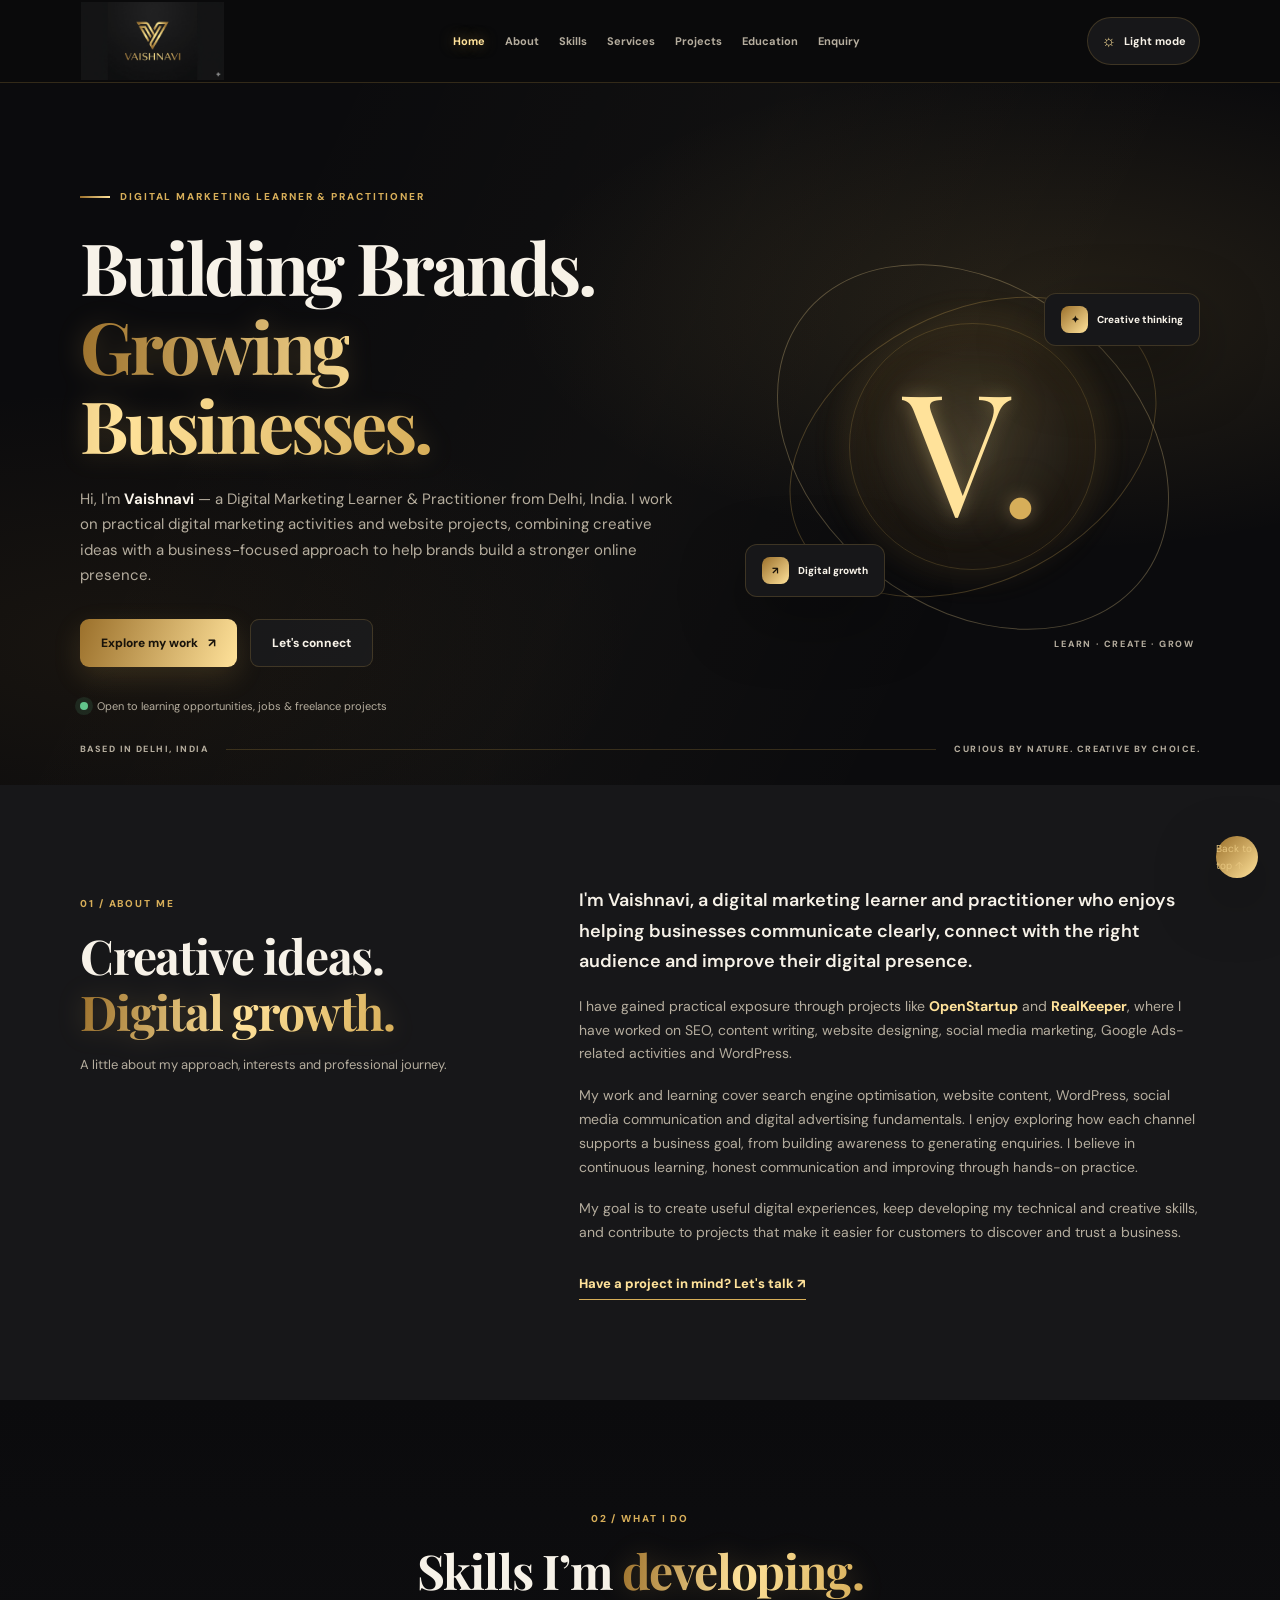
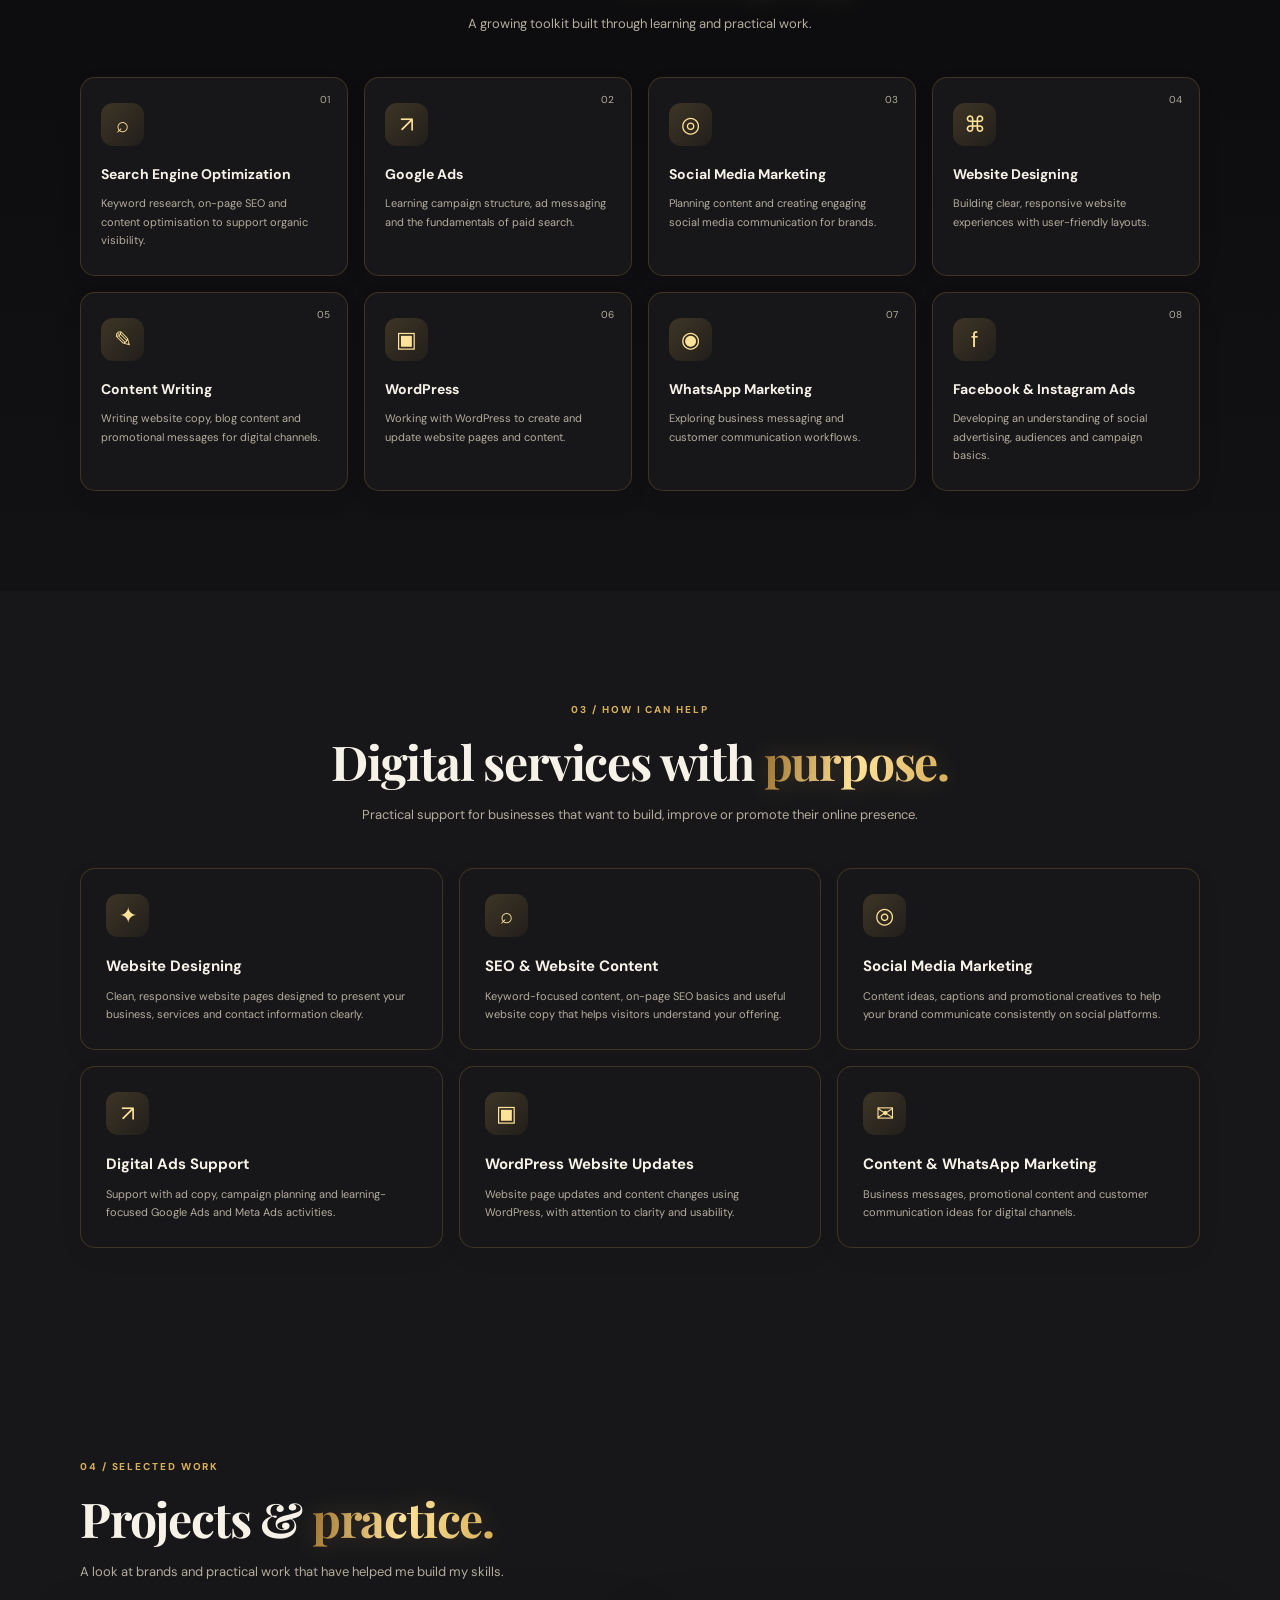
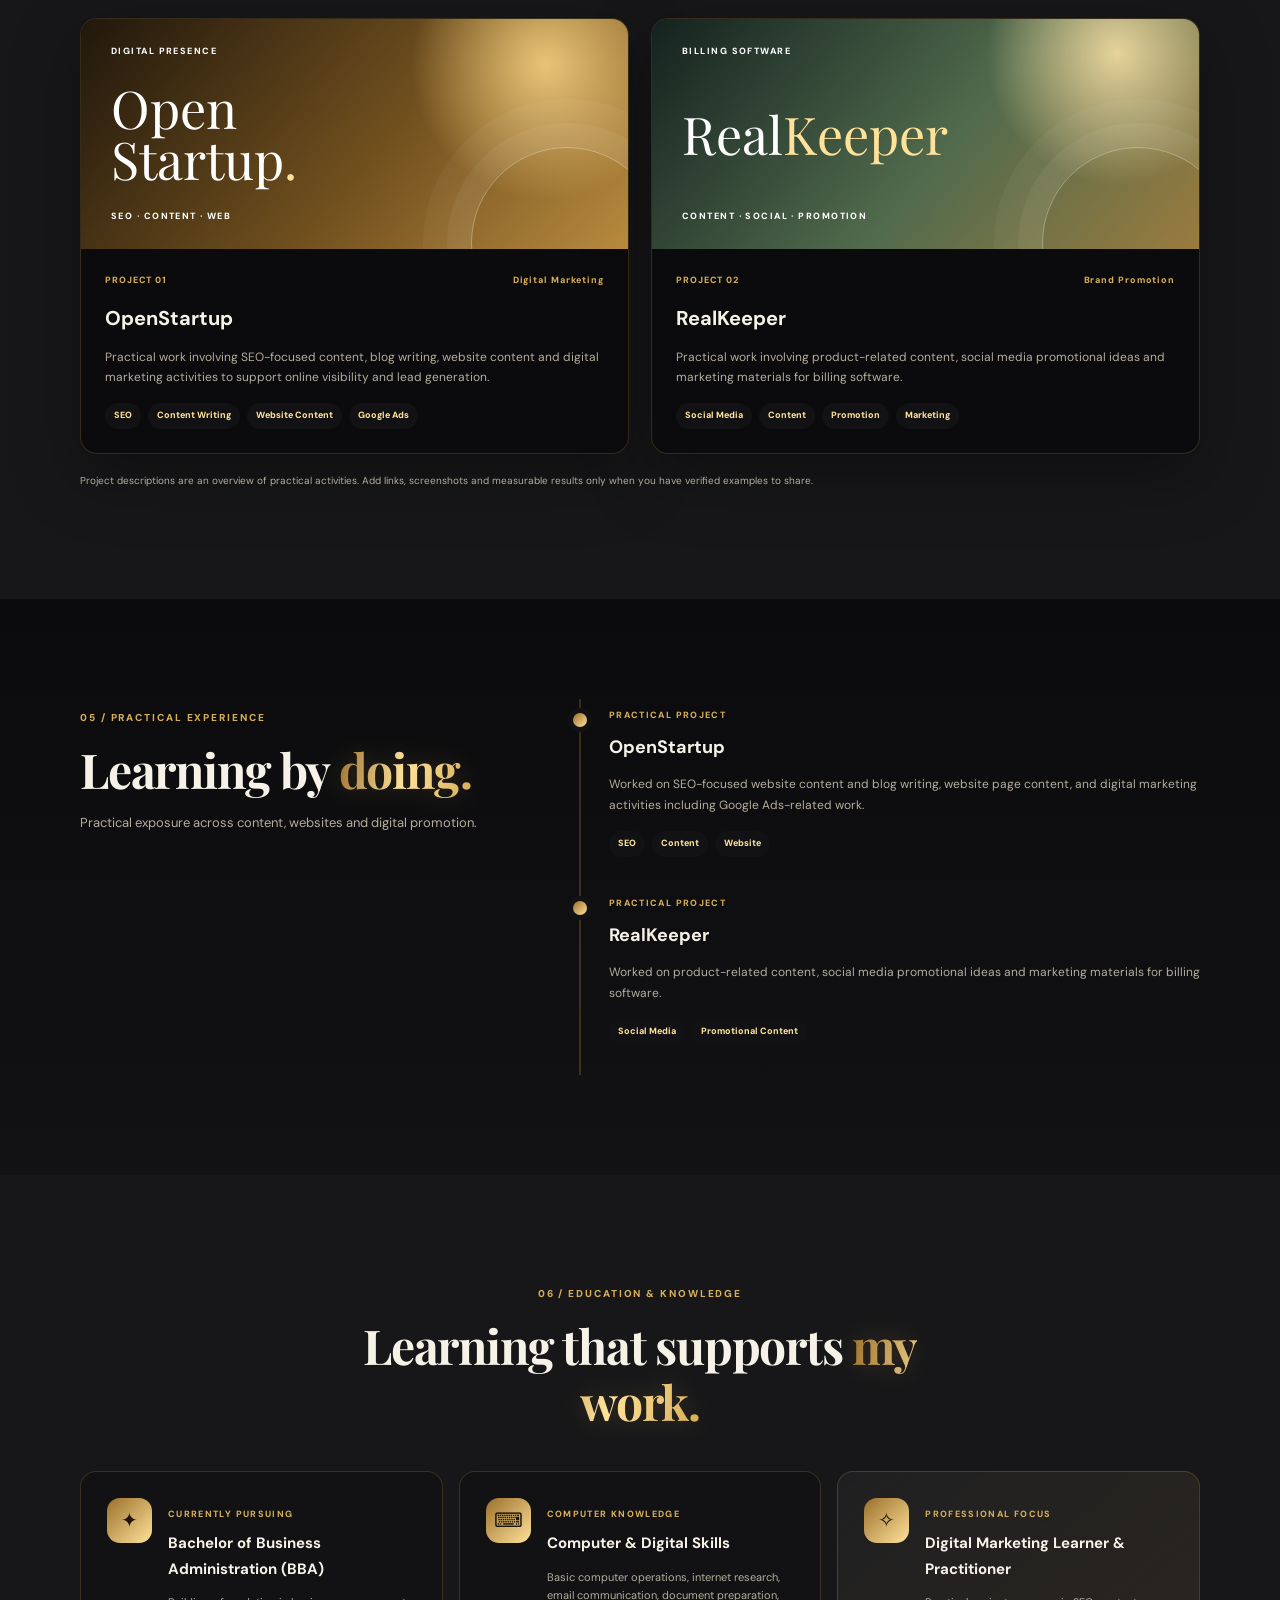
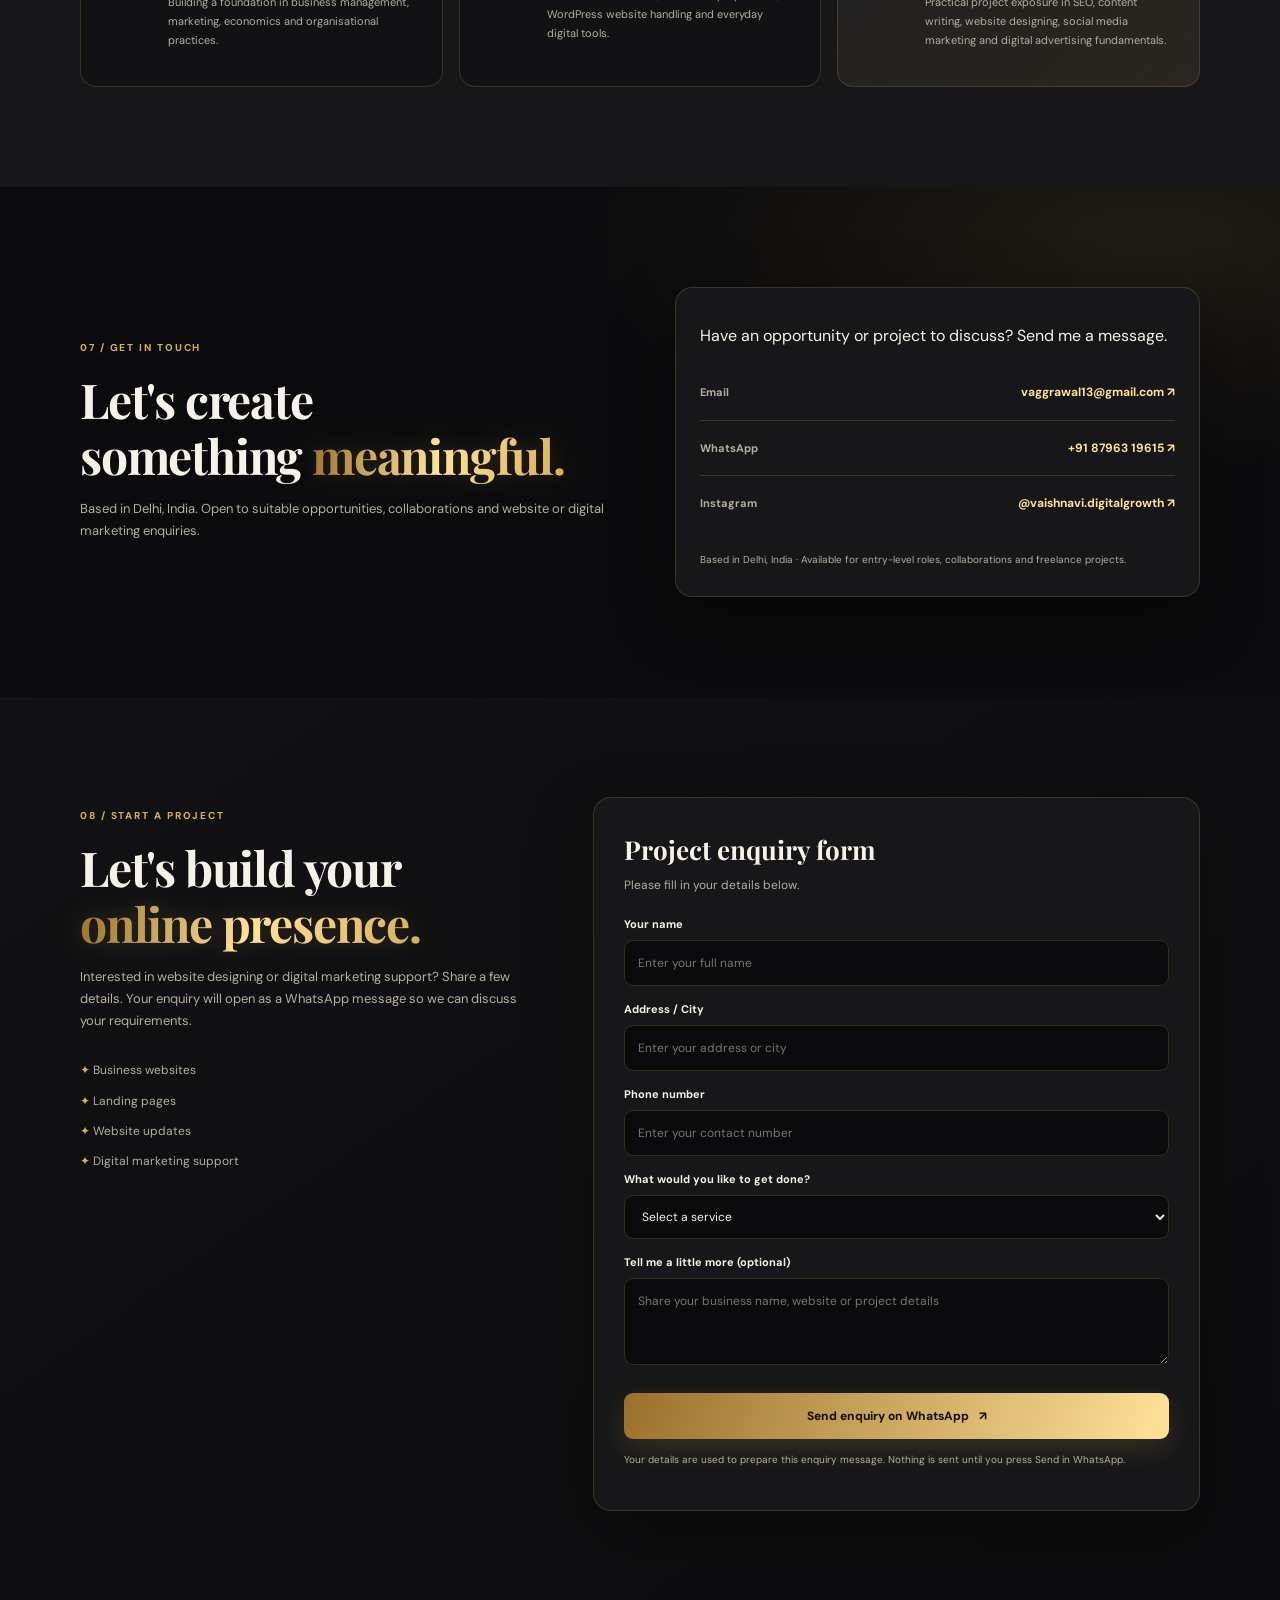
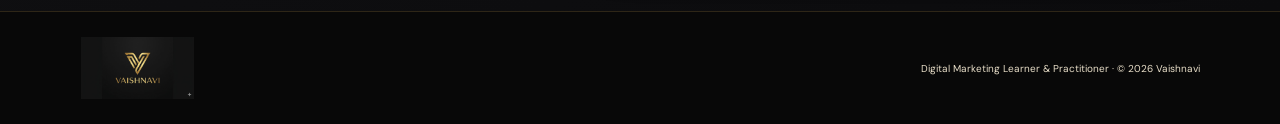
==== index.html @ e5c84a87 "Update index.html" ====
<!DOCTYPE html>
<html lang="en" data-theme="dark">
<head>
  <meta charset="UTF-8">
  <meta name="viewport" content="width=device-width, initial-scale=1.0">
  <meta name="description" content="Vaishnavi is a digital marketing learner and practitioner in Delhi, India, sharing practical work in website designing, SEO, WordPress, content writing and social media marketing." >
  <meta name="theme-color" content="#111111">
  <title>Vaishnavi | Digital Marketing & Website Design Portfolio | Delhi, India</title>
  <link rel="preconnect" href="https://fonts.googleapis.com">
  <link rel="preconnect" href="https://fonts.gstatic.com" crossorigin>
  <link href="https://fonts.googleapis.com/css2?family=DM+Sans:wght@400;500;600;700&family=Playfair+Display:wght@600;700&display=swap" rel="stylesheet">
  <link rel="stylesheet" href="style.css">
</head>
<body>
  <header class="site-header">
    <nav class="nav container" aria-label="Main navigation">
      <a class="brand brand-image" href="#home" aria-label="Vaishnavi home"><img src="vaishnavi-logo.jpg" alt="Vaishnavi gold monogram logo"></a>
      <button class="menu-toggle" id="menuToggle" aria-label="Open navigation" aria-expanded="false"><span></span><span></span><span></span></button>
      <div class="nav-links" id="navLinks">
        <a href="#home">Home</a><a href="#about">About</a><a href="#skills">Skills</a><a href="#services">Services</a><a href="#projects">Projects</a><a href="#education">Education</a><a href="#enquiry">Enquiry</a>
      </div>
      <button class="theme-toggle" id="themeToggle" type="button" aria-label="Switch to light theme"><span class="theme-icon">☼</span><span class="theme-label">Light mode</span></button>
    </nav>
  </header>

  <main>
    <section class="hero section" id="home">
      <div class="container hero-grid">
        <div class="hero-copy">
          <p class="eyebrow"><span class="eyebrow-line"></span> DIGITAL MARKETING LEARNER & PRACTITIONER</p>
<h1>Building Brands.<br><span class="gold-text">Growing Businesses.</span></h1>      
          <p class="hero-intro">Hi, I'm <strong>Vaishnavi</strong> — a Digital Marketing Learner & Practitioner from Delhi, India. I work on practical digital marketing activities and website projects, combining creative ideas with a business-focused approach to help brands build a stronger online presence.</p>
          <div class="hero-actions">
            <a class="btn btn-primary" href="#projects">Explore my work <span aria-hidden="true">↗</span></a>
            <a class="btn btn-outline" href="#contact">Let's connect</a>
          </div>
          <div class="hero-note"><span class="availability-dot"></span> Open to learning opportunities, jobs & freelance projects</div>
        </div>
        <div class="hero-visual" aria-label="Decorative gold portfolio graphic">
          <div class="orbit orbit-one"></div><div class="orbit orbit-two"></div>
          <div class="hero-monogram">V<span>.</span></div>
          <div class="floating-card card-top"><span class="mini-icon">✦</span><span>Creative thinking</span></div>
          <div class="floating-card card-bottom"><span class="mini-icon">↗</span><span>Digital growth</span></div>
          <div class="visual-caption">LEARN · CREATE · GROW</div>
        </div>
      </div>
      <div class="container hero-bottom"><span>BASED IN DELHI, INDIA</span><span class="hero-bottom-line"></span><span>CURIOUS BY NATURE. CREATIVE BY CHOICE.</span></div>
    </section>

    <section class="section about-section" id="about">
      <div class="container two-column">
        <div class="section-heading">
          <p class="eyebrow">01 / ABOUT ME</p>
          <h2>Creative ideas.<br><span class="gold-text">Digital growth.</span></h2>
          <p class="section-kicker">A little about my approach, interests and professional journey.</p>
        </div>
        <div class="about-copy">
          <p class="lead">I'm Vaishnavi, a digital marketing learner and practitioner who enjoys helping businesses communicate clearly, connect with the right audience and improve their digital presence.</p>
          <p>I have gained practical exposure through projects like <strong>OpenStartup</strong> and <strong>RealKeeper</strong>, where I have worked on SEO, content writing, website designing, social media marketing, Google Ads-related activities and WordPress.</p>
          <p>My work and learning cover search engine optimisation, website content, WordPress, social media communication and digital advertising fundamentals. I enjoy exploring how each channel supports a business goal, from building awareness to generating enquiries. I believe in continuous learning, honest communication and improving through hands-on practice.</p>
          <p>My goal is to create useful digital experiences, keep developing my technical and creative skills, and contribute to projects that make it easier for customers to discover and trust a business.</p>
          <a class="text-link" href="#contact">Have a project in mind? <span>Let's talk ↗</span></a>
        </div>
      </div>
    </section>

    <section class="section skills-section" id="skills">
      <div class="container">
        <div class="section-heading centered">
          <p class="eyebrow">02 / WHAT I DO</p>
          <h2>Skills I’m <span class="gold-text">developing.</span></h2>
          <p class="section-kicker">A growing toolkit built through learning and practical work.</p>
        </div>
        <div class="skills-grid">
          <article class="skill-card"><span class="skill-number">01</span><div class="skill-symbol">⌕</div><h3>Search Engine Optimization</h3><p>Keyword research, on-page SEO and content optimisation to support organic visibility.</p></article>
          <article class="skill-card"><span class="skill-number">02</span><div class="skill-symbol">↗</div><h3>Google Ads</h3><p>Learning campaign structure, ad messaging and the fundamentals of paid search.</p></article>
          <article class="skill-card"><span class="skill-number">03</span><div class="skill-symbol">◎</div><h3>Social Media Marketing</h3><p>Planning content and creating engaging social media communication for brands.</p></article>
          <article class="skill-card"><span class="skill-number">04</span><div class="skill-symbol">⌘</div><h3>Website Designing</h3><p>Building clear, responsive website experiences with user-friendly layouts.</p></article>
          <article class="skill-card"><span class="skill-number">05</span><div class="skill-symbol">✎</div><h3>Content Writing</h3><p>Writing website copy, blog content and promotional messages for digital channels.</p></article>
          <article class="skill-card"><span class="skill-number">06</span><div class="skill-symbol">▣</div><h3>WordPress</h3><p>Working with WordPress to create and update website pages and content.</p></article>
          <article class="skill-card"><span class="skill-number">07</span><div class="skill-symbol">◉</div><h3>WhatsApp Marketing</h3><p>Exploring business messaging and customer communication workflows.</p></article>
          <article class="skill-card"><span class="skill-number">08</span><div class="skill-symbol">f</div><h3>Facebook & Instagram Ads</h3><p>Developing an understanding of social advertising, audiences and campaign basics.</p></article>
        </div>
      </div>
    </section>


    <section class="section services-section" id="services">
      <div class="container">
        <div class="section-heading centered">
          <p class="eyebrow">03 / HOW I CAN HELP</p>
          <h2>Digital services with <span class="gold-text">purpose.</span></h2>
          <p class="section-kicker">Practical support for businesses that want to build, improve or promote their online presence.</p>
        </div>
        <div class="services-grid">
          <article class="service-card"><span class="service-icon">✦</span><h3>Website Designing</h3><p>Clean, responsive website pages designed to present your business, services and contact information clearly.</p></article>
          <article class="service-card"><span class="service-icon">⌕</span><h3>SEO & Website Content</h3><p>Keyword-focused content, on-page SEO basics and useful website copy that helps visitors understand your offering.</p></article>
          <article class="service-card"><span class="service-icon">◎</span><h3>Social Media Marketing</h3><p>Content ideas, captions and promotional creatives to help your brand communicate consistently on social platforms.</p></article>
          <article class="service-card"><span class="service-icon">↗</span><h3>Digital Ads Support</h3><p>Support with ad copy, campaign planning and learning-focused Google Ads and Meta Ads activities.</p></article>
          <article class="service-card"><span class="service-icon">▣</span><h3>WordPress Website Updates</h3><p>Website page updates and content changes using WordPress, with attention to clarity and usability.</p></article>
          <article class="service-card"><span class="service-icon">✉</span><h3>Content & WhatsApp Marketing</h3><p>Business messages, promotional content and customer communication ideas for digital channels.</p></article>
        </div>
      </div>
    </section>

    <section class="section projects-section" id="projects">
      <div class="container">
        <div class="section-heading">
          <p class="eyebrow">04 / SELECTED WORK</p>
          <h2>Projects & <span class="gold-text">practice.</span></h2>
          <p class="section-kicker">A look at brands and practical work that have helped me build my skills.</p>
        </div>
        <div class="projects-grid">
          <article class="project-card">
            <div class="project-art startup-art"><span class="project-art-label">DIGITAL PRESENCE</span><span class="project-art-title">Open<br>Startup<span>.</span></span><span class="project-art-bottom">SEO · CONTENT · WEB</span></div>
            <div class="project-info"><div class="project-meta"><span>PROJECT 01</span><span>Digital Marketing</span></div><h3>OpenStartup</h3><p>Practical work involving SEO-focused content, blog writing, website content and digital marketing activities to support online visibility and lead generation.</p><div class="tag-row"><span>SEO</span><span>Content Writing</span><span>Website Content</span><span>Google Ads</span></div></div>
          </article>
          <article class="project-card">
            <div class="project-art keeper-art"><span class="project-art-label">BILLING SOFTWARE</span><span class="project-art-title">Real<span>Keeper</span></span><span class="project-art-bottom">CONTENT · SOCIAL · PROMOTION</span></div>
            <div class="project-info"><div class="project-meta"><span>PROJECT 02</span><span>Brand Promotion</span></div><h3>RealKeeper</h3><p>Practical work involving product-related content, social media promotional ideas and marketing materials for billing software.</p><div class="tag-row"><span>Social Media</span><span>Content</span><span>Promotion</span><span>Marketing</span></div></div>
          </article>
        </div>
        <p class="project-disclaimer">Project descriptions are an overview of practical activities. Add links, screenshots and measurable results only when you have verified examples to share.</p>
      </div>
    </section>

    <section class="section experience-section" id="experience">
      <div class="container two-column">
        <div class="section-heading">
          <p class="eyebrow">05 / PRACTICAL EXPERIENCE</p>
          <h2>Learning by <span class="gold-text">doing.</span></h2>
          <p class="section-kicker">Practical exposure across content, websites and digital promotion.</p>
        </div>
        <div class="timeline">
          <article class="timeline-item"><span class="timeline-dot"></span><p class="timeline-label">PRACTICAL PROJECT</p><h3>OpenStartup</h3><p>Worked on SEO-focused website content and blog writing, website page content, and digital marketing activities including Google Ads-related work.</p><div class="tag-row"><span>SEO</span><span>Content</span><span>Website</span></div></article>
          <article class="timeline-item"><span class="timeline-dot"></span><p class="timeline-label">PRACTICAL PROJECT</p><h3>RealKeeper</h3><p>Worked on product-related content, social media promotional ideas and marketing materials for billing software.</p><div class="tag-row"><span>Social Media</span><span>Promotional Content</span></div></article>
        </div>
      </div>
    </section>

    <section class="section education-section" id="education">
      <div class="container">
        <div class="section-heading centered">
          <p class="eyebrow">06 / EDUCATION & KNOWLEDGE</p>
          <h2>Learning that supports <span class="gold-text">my work.</span></h2>
        </div>
        <div class="education-grid">
          <article class="education-card">
            <span class="education-icon">✦</span>
            <div><p class="timeline-label">CURRENTLY PURSUING</p><h3>Bachelor of Business Administration (BBA)</h3><p>Building a foundation in business management, marketing, economics and organisational practices.</p></div>
          </article>
          <article class="education-card">
            <span class="education-icon">⌨</span>
            <div><p class="timeline-label">COMPUTER KNOWLEDGE</p><h3>Computer & Digital Skills</h3><p>Basic computer operations, internet research, email communication, document preparation, WordPress website handling and everyday digital tools.</p></div>
          </article>
          <article class="education-card education-highlight">
            <span class="education-icon">✧</span>
            <div><p class="timeline-label">PROFESSIONAL FOCUS</p><h3>Digital Marketing Learner & Practitioner</h3><p>Practical project exposure in SEO, content writing, website designing, social media marketing and digital advertising fundamentals.</p></div>
          </article>
        </div>
      </div>
    </section>

    <section class="section contact-section" id="contact">
      <div class="container contact-wrap">
        <div class="section-heading">
          <p class="eyebrow">07 / GET IN TOUCH</p>
          <h2>Let's create<br>something <span class="gold-text">meaningful.</span></h2>
          <p class="section-kicker">Based in Delhi, India. Open to suitable opportunities, collaborations and website or digital marketing enquiries.</p>
        </div>
        <div class="contact-panel">
          <p>Have an opportunity or project to discuss? Send me a message.</p>
          <a class="contact-link" href="mailto:vaggrawal13@gmail.com"><span>Email</span><strong>vaggrawal13@gmail.com ↗</strong></a>
          <a class="contact-link" href="https://wa.me/918796319615" target="_blank" rel="noopener noreferrer"><span>WhatsApp</span><strong>+91 87963 19615 ↗</strong></a>
          <a class="contact-link" href="https://www.instagram.com/vaishnavi.digitalgrowth/" target="_blank" rel="noopener noreferrer"><span>Instagram</span><strong>@vaishnavi.digitalgrowth ↗</strong></a>
          <p class="contact-note">Based in Delhi, India · Available for entry-level roles, collaborations and freelance projects.</p>
        </div>
      </div>
    </section>

    <section class="section enquiry-section" id="enquiry">
      <div class="container enquiry-wrap">
        <div class="section-heading">
          <p class="eyebrow">08 / START A PROJECT</p>
          <h2>Let's build your<br><span class="gold-text">online presence.</span></h2>
          <p class="section-kicker">Interested in website designing or digital marketing support? Share a few details. Your enquiry will open as a WhatsApp message so we can discuss your requirements.</p>
          <div class="enquiry-points"><span>✦ Business websites</span><span>✦ Landing pages</span><span>✦ Website updates</span><span>✦ Digital marketing support</span></div>
        </div>
        <form class="enquiry-form" id="enquiryForm">
          <h3>Project enquiry form</h3>
          <p class="form-intro">Please fill in your details below.</p>
          <label for="visitorName">Your name</label>
          <input id="visitorName" name="name" type="text" placeholder="Enter your full name" required>
          <label for="visitorAddress">Address / City</label>
          <input id="visitorAddress" name="address" type="text" placeholder="Enter your address or city" required>
          <label for="visitorPhone">Phone number</label>
          <input id="visitorPhone" name="phone" type="tel" inputmode="tel" pattern="[0-9+() -]{8,18}" placeholder="Enter your contact number" required>
          <label for="visitorService">What would you like to get done?</label>
          <select id="visitorService" name="service" required>
            <option value="">Select a service</option>
            <option>New business website</option>
            <option>Website redesign</option>
            <option>Landing page</option>
            <option>WordPress website or updates</option>
            <option>SEO and website content</option>
            <option>Social media marketing</option>
            <option>Google Ads / Meta Ads support</option>
            <option>Other requirement</option>
          </select>
          <label for="visitorMessage">Tell me a little more (optional)</label>
          <textarea id="visitorMessage" name="message" rows="3" placeholder="Share your business name, website or project details"></textarea>
          <button class="btn btn-primary form-submit" type="submit">Send enquiry on WhatsApp <span>↗</span></button>
          <p class="form-privacy">Your details are used to prepare this enquiry message. Nothing is sent until you press Send in WhatsApp.</p>
          <p class="form-status" id="formStatus" role="status" aria-live="polite"></p>
        </form>
      </div>
    </section>

  </main>

  <footer class="footer"><div class="container footer-inner"><a class="brand brand-image footer-brand" href="#home"><img src="vaishnavi-logo.jpg" alt="Vaishnavi logo"></a><p>Digital Marketing Learner & Practitioner · © <span id="year"></span> Vaishnavi</p><a class="back-top" href="#home">Back to top ↑</a></div></footer>
  <script src="script.js"></script>
</body>
</html>
---- style.css ----
/* VAISHNAVI — premium black & gold portfolio */
:root{--bg:#0b0b0d;--bg-soft:#121214;--surface:#171719;--surface-2:#202022;--text:#f7f2e8;--muted:#b5ad9e;--line:rgba(221,174,79,.2);--gold:#d7ae59;--gold-bright:#ffe29a;--gold-deep:#9b702b;--shadow:0 22px 65px rgba(0,0,0,.34);--header:rgba(10,10,12,.9)}
html[data-theme="light"]{--bg:#faf7ef;--bg-soft:#f0e9d9;--surface:#fffdf8;--surface-2:#f7f0e2;--text:#211b12;--muted:#746b5d;--line:rgba(145,105,35,.2);--gold:#a97825;--gold-bright:#d7a84e;--gold-deep:#79531d;--shadow:0 22px 65px rgba(74,53,18,.1);--header:rgba(250,247,239,.92)}
*{box-sizing:border-box}html{scroll-behavior:smooth;scroll-padding-top:90px}
body{margin:0;background:var(--bg);color:var(--text);font-family:"DM Sans",Arial,sans-serif;line-height:1.7;transition:background .3s,color .3s}
a{color:inherit;text-decoration:none}button,input,select,textarea{font:inherit}.container{width:min(1120px,calc(100% - 48px));margin:0 auto}
.site-header{position:sticky;top:0;z-index:100;background:var(--header);border-bottom:1px solid var(--line);backdrop-filter:blur(18px)}
.nav{min-height:82px;display:flex;align-items:center;justify-content:space-between;gap:22px}
.brand{display:flex;align-items:center;font-size:13px;font-weight:800;letter-spacing:.15em}.brand-image img{width:145px;height:78px;object-fit:contain;display:block;mix-blend-mode:screen}
.brand-mark{width:36px;height:36px;display:grid;place-items:center;border-radius:12px;color:#17120a;background:linear-gradient(135deg,var(--gold-bright),var(--gold-deep));font-family:"Playfair Display",serif;font-size:21px}
.brand-dot,.gold-text{color:var(--gold-bright);text-shadow:0 0 18px rgba(215,174,89,.22)}
.nav-links{display:flex;align-items:center;gap:20px}.nav-links a{font-size:11px;font-weight:700;color:var(--muted);transition:.2s}.nav-links a:hover,.nav-links a.active{color:var(--gold-bright);text-shadow:0 0 14px rgba(215,174,89,.5)}
.theme-toggle{border:1px solid var(--line);color:var(--text);background:var(--surface);padding:9px 13px;border-radius:30px;cursor:pointer;display:flex;align-items:center;gap:8px;font-size:11px;font-weight:700}.theme-icon{color:var(--gold-bright);font-size:16px}
.menu-toggle{display:none}.section{padding:100px 0}
.hero{position:relative;overflow:hidden;padding:95px 0 28px;background:radial-gradient(ellipse at 82% 32%,rgba(215,174,89,.13),transparent 36%),radial-gradient(ellipse at 8% 80%,rgba(155,112,43,.09),transparent 32%),var(--bg)}
.hero:before{content:"";position:absolute;inset:0;pointer-events:none;background:linear-gradient(115deg,transparent 20%,rgba(255,226,154,.025) 50%,transparent 75%)}
.hero-grid{display:grid;grid-template-columns:1.15fr .85fr;align-items:center;gap:50px;min-height:500px}
.eyebrow{display:flex;align-items:center;gap:10px;color:var(--gold);font-size:10px;font-weight:800;letter-spacing:.19em;text-transform:uppercase}.eyebrow-line{width:30px;height:2px;background:linear-gradient(90deg,var(--gold-deep),var(--gold-bright))}
.hero h1{font-family:"Playfair Display",Georgia,serif;font-size:clamp(43px,6vw,72px);line-height:1.1;letter-spacing:-.04em;margin:22px 0}.hero h1 .gold-text,.section-heading h2 .gold-text,.education-card h2 .gold-text{background:linear-gradient(100deg,var(--gold-deep),var(--gold-bright),var(--gold));-webkit-background-clip:text;background-clip:text;color:transparent;text-shadow:none;filter:drop-shadow(0 0 13px rgba(215,174,89,.22))}
.hero-intro{max-width:610px;color:var(--muted);font-size:15px}.hero-intro strong{color:var(--text)}
.hero-actions{display:flex;gap:13px;flex-wrap:wrap;margin:30px 0}.btn{display:inline-flex;align-items:center;justify-content:center;gap:10px;padding:13px 21px;border-radius:9px;font-size:12px;font-weight:800;transition:transform .2s,box-shadow .2s}
.btn:hover{transform:translateY(-3px);box-shadow:0 10px 30px rgba(215,174,89,.2)}.btn-primary{background:linear-gradient(110deg,var(--gold-deep),var(--gold-bright));color:#17120a;box-shadow:0 10px 28px rgba(215,174,89,.16)}.btn-outline{border:1px solid var(--line);background:var(--surface);color:var(--text)}
.hero-note{font-size:11px;color:var(--muted);display:flex;align-items:center;gap:9px}.availability-dot{width:8px;height:8px;border-radius:50%;background:#62c58c;box-shadow:0 0 0 5px #62c58c20}
.hero-visual{height:420px;position:relative;display:grid;place-items:center}.hero-visual:before{content:"";position:absolute;width:300px;height:300px;border-radius:50%;background:radial-gradient(circle,rgba(255,226,154,.16),rgba(155,112,43,.08) 52%,transparent 70%);filter:blur(4px)}
.hero-visual:after{content:"";position:absolute;width:245px;height:245px;border-radius:50%;border:1px solid rgba(215,174,89,.22);box-shadow:0 0 45px rgba(215,174,89,.08),inset 0 0 35px rgba(215,174,89,.06)}
.hero-monogram{z-index:2;font-family:"Playfair Display",serif;font-size:170px;color:var(--gold-bright);line-height:1;text-shadow:0 0 18px rgba(255,226,154,.3),0 0 55px rgba(215,174,89,.22)}
.hero-monogram span{color:var(--gold)}.orbit{position:absolute;border:1px solid var(--gold);border-radius:50%;z-index:1;opacity:.27}.orbit-one{width:390px;height:270px;transform:rotate(-28deg)}.orbit-two{width:430px;height:320px;transform:rotate(38deg);border-color:var(--gold-bright)}
.floating-card{position:absolute;z-index:3;background:var(--surface);border:1px solid var(--line);border-radius:12px;padding:12px 16px;box-shadow:var(--shadow);font-size:10px;font-weight:800;display:flex;align-items:center;gap:9px}.card-top{top:56px;right:0}.card-bottom{bottom:60px;left:0}.mini-icon{width:27px;height:27px;border-radius:8px;display:grid;place-items:center;background:linear-gradient(135deg,var(--gold-deep),var(--gold-bright));color:#19130a}
.visual-caption{position:absolute;bottom:5px;right:5px;color:var(--muted);font-size:9px;font-weight:800;letter-spacing:.2em}
.hero-bottom{display:flex;align-items:center;gap:18px;padding:26px 0 0;color:var(--muted);font-size:9px;font-weight:800;letter-spacing:.16em}.hero-bottom-line{height:1px;background:var(--line);flex:1}
.two-column{display:grid;grid-template-columns:.8fr 1.2fr;gap:85px;align-items:start}.section-heading h2,.education-card h2{font-family:"Playfair Display",Georgia,serif;font-size:clamp(34px,4vw,48px);line-height:1.17;letter-spacing:-.025em;margin:15px 0}.section-kicker{color:var(--muted);font-size:13px}
.about-section,.projects-section,.education-section{background:var(--surface)}.about-copy p{color:var(--muted);font-size:14px;margin:0 0 18px}.about-copy .lead{font-size:18px;color:var(--text);font-weight:600}.about-copy strong{color:var(--gold-bright)}.text-link{display:inline-block;margin-top:10px;color:var(--gold-bright);font-size:13px;font-weight:800;border-bottom:1px solid var(--gold);padding-bottom:4px}
.skills-section,.experience-section{background:linear-gradient(180deg,var(--bg),var(--bg-soft))}.centered{text-align:center;margin:0 auto 42px;max-width:680px}.centered .eyebrow{justify-content:center}
.skills-grid{display:grid;grid-template-columns:repeat(4,1fr);gap:16px}.skill-card,.service-card{position:relative;padding:25px 20px;background:var(--surface);border:1px solid var(--line);border-radius:15px;box-shadow:0 8px 25px rgba(0,0,0,.06);transition:.25s;overflow:hidden}
.skill-card:before,.service-card:before{content:"";position:absolute;left:0;top:0;width:100%;height:3px;background:linear-gradient(90deg,var(--gold-deep),var(--gold-bright));transform:scaleX(0);transform-origin:left;transition:.25s}.skill-card:hover,.service-card:hover{transform:translateY(-6px);box-shadow:var(--shadow);border-color:rgba(215,174,89,.4)}.skill-card:hover:before,.service-card:hover:before{transform:scaleX(1)}
.skill-number{position:absolute;right:17px;top:13px;color:var(--muted);font-size:10px}.skill-symbol,.service-icon{width:43px;height:43px;border-radius:12px;display:grid;place-items:center;background:linear-gradient(135deg,rgba(215,174,89,.2),rgba(155,112,43,.08));color:var(--gold-bright);font-size:22px}
.skill-card h3,.service-card h3{font-size:14px;margin:17px 0 7px}.skill-card p,.service-card p{font-size:11px;color:var(--muted);margin:0}
.services-section{background:var(--surface)}.services-grid{display:grid;grid-template-columns:repeat(3,1fr);gap:16px}.service-card{padding:25px}.service-card h3{font-size:15px}
.projects-grid{display:grid;grid-template-columns:1fr 1fr;gap:22px;margin-top:35px}.project-card{overflow:hidden;border:1px solid var(--line);border-radius:17px;background:var(--bg);box-shadow:var(--shadow)}
.project-art{min-height:230px;padding:25px 30px;position:relative;display:flex;flex-direction:column;justify-content:space-between;overflow:hidden;color:#fff}.startup-art{background:radial-gradient(circle at 85% 20%,#e9c477 0,transparent 27%),linear-gradient(130deg,#20170c,#71501e 55%,#b78a3e)}.keeper-art{background:radial-gradient(circle at 85% 15%,#e7d39b 0,transparent 26%),linear-gradient(130deg,#14221f,#526b4d 55%,#9a7b3e)}
.project-art:after{content:"";position:absolute;width:190px;height:190px;border:1px solid #ffffff55;border-radius:50%;right:-35px;bottom:-90px;box-shadow:0 0 0 24px #ffffff0d,0 0 0 48px #ffffff0a}.project-art-label,.project-art-bottom{font-size:9px;font-weight:800;letter-spacing:.16em}.project-art-title{font-family:"Playfair Display",serif;font-size:52px;line-height:.98;z-index:1}.project-art-title span{color:#ffe29a}
.project-info{padding:24px}.project-meta{display:flex;justify-content:space-between;gap:12px;color:var(--gold);font-size:9px;font-weight:800;letter-spacing:.1em}.project-info h3{font-size:20px;margin:12px 0 6px}.project-info p{font-size:12px;color:var(--muted)}.tag-row{display:flex;gap:7px;flex-wrap:wrap;margin-top:16px}.tag-row span{padding:5px 9px;border-radius:20px;background:var(--bg-soft);color:var(--gold-bright);font-size:9px;font-weight:800}.project-disclaimer{font-size:10px;color:var(--muted);margin-top:18px}
.timeline{border-left:2px solid var(--line);padding-left:28px}.timeline-item{position:relative;padding:0 0 30px}.timeline-dot{position:absolute;left:-36px;top:5px;width:14px;height:14px;border-radius:50%;background:linear-gradient(135deg,var(--gold-deep),var(--gold-bright));box-shadow:0 0 0 5px var(--bg-soft)}.timeline-label{font-size:9px;font-weight:800;letter-spacing:.15em;color:var(--gold)}.timeline-item h3{margin:6px 0;font-size:18px}.timeline-item p:not(.timeline-label){color:var(--muted);font-size:12px}
.education-grid{display:grid;grid-template-columns:repeat(3,1fr);gap:16px}.education-card{display:flex;gap:16px;align-items:flex-start;padding:26px;border-radius:16px;background:var(--bg-soft);border:1px solid var(--line)}.education-icon{width:45px;height:45px;flex:0 0 45px;display:grid;place-items:center;border-radius:13px;background:linear-gradient(135deg,var(--gold-deep),var(--gold-bright));color:#1b1408;font-size:20px}.education-card h3{font-size:15px;margin:6px 0}.education-card p:not(.timeline-label){font-size:11px;color:var(--muted)}.education-highlight{background:linear-gradient(140deg,var(--surface-2),rgba(215,174,89,.1))}
.contact-section{background:radial-gradient(ellipse at 90% 10%,rgba(215,174,89,.1),transparent 35%),var(--bg)}.contact-wrap{display:grid;grid-template-columns:1fr 1fr;gap:70px;align-items:center}.contact-panel{background:var(--surface);border:1px solid var(--line);border-radius:17px;padding:18px 24px;box-shadow:var(--shadow)}.contact-link{display:flex;justify-content:space-between;align-items:center;gap:15px;padding:17px 0;border-bottom:1px solid var(--line)}.contact-link:last-of-type{border-bottom:0}.contact-link span{color:var(--muted);font-size:11px;font-weight:700}.contact-link strong{font-size:12px;color:var(--gold-bright);text-align:right;overflow-wrap:anywhere}.contact-note{font-size:10px;color:var(--muted);padding-top:10px}
.enquiry-section{background:linear-gradient(145deg,var(--bg-soft),var(--bg))}.enquiry-wrap{display:grid;grid-template-columns:.85fr 1.15fr;gap:65px;align-items:start}.enquiry-points{display:grid;gap:10px;margin-top:28px;color:var(--muted);font-size:12px}.enquiry-points span:first-letter{color:var(--gold)}
.enquiry-form{padding:30px;background:var(--surface);border:1px solid var(--line);border-radius:18px;box-shadow:var(--shadow)}.enquiry-form h3{font-family:"Playfair Display",serif;font-size:26px;margin:0}.form-intro{font-size:12px;color:var(--muted);margin:3px 0 20px}.enquiry-form label{display:block;font-size:11px;font-weight:700;margin:14px 0 6px;color:var(--text)}
.enquiry-form input,.enquiry-form select,.enquiry-form textarea{width:100%;padding:12px 13px;border:1px solid var(--line);border-radius:9px;background:var(--bg);color:var(--text);outline:none;font-size:12px;transition:.2s}.enquiry-form input:focus,.enquiry-form select:focus,.enquiry-form textarea:focus{border-color:var(--gold);box-shadow:0 0 0 3px rgba(215,174,89,.12)}.enquiry-form textarea{resize:vertical}.form-submit{width:100%;border:0;margin-top:20px;cursor:pointer}.form-privacy,.form-status{font-size:10px;color:var(--muted);margin:12px 0 0}.form-status{color:var(--gold-bright);font-weight:700}
.footer{background:#080808;color:#e9dfc9;padding:25px 0;border-top:1px solid rgba(215,174,89,.18)}.footer-inner{display:flex;align-items:center;justify-content:space-between;gap:15px;font-size:10px}.footer-brand img{width:115px;height:62px}.footer a{color:#e6c57e}.back-top{position:fixed;right:22px;bottom:22px;width:42px;height:42px;border-radius:50%;display:grid;place-items:center;background:linear-gradient(135deg,var(--gold-deep),var(--gold-bright));color:#17120a;box-shadow:var(--shadow);z-index:50}
@media(max-width:900px){.nav-links{gap:11px}.nav-links a{font-size:10px}.skills-grid{grid-template-columns:repeat(2,1fr)}.two-column{gap:45px}.hero-grid{gap:25px}.hero-visual{transform:scale(.9)}.services-grid{grid-template-columns:repeat(2,1fr)}.education-grid{grid-template-columns:1fr}}
@media(max-width:680px){.container{width:min(100% - 34px,520px)}.section{padding:75px 0}.nav{min-height:70px}.brand-image img{width:115px;height:64px}.menu-toggle{display:flex;flex-direction:column;gap:5px;border:0;background:transparent;padding:8px}.menu-toggle span{width:23px;height:2px;background:var(--text)}.nav-links{display:none;position:absolute;top:70px;left:0;right:0;padding:18px 25px 24px;background:var(--surface);border-bottom:1px solid var(--line);flex-direction:column;align-items:flex-start}.nav-links.open{display:flex}.theme-toggle{padding:8px 10px}.theme-label{display:none}.hero{padding-top:60px}.hero-grid{grid-template-columns:1fr;gap:5px}.hero h1{font-size:46px}.hero-intro{font-size:14px}.hero-visual{height:300px;transform:scale(.82);margin-top:-5px}.hero-bottom{font-size:7px;letter-spacing:.08em;gap:8px}.two-column,.contact-wrap,.enquiry-wrap{grid-template-columns:1fr;gap:25px}.section-heading h2,.education-card h2{font-size:37px}.skills-grid{grid-template-columns:1fr 1fr;gap:10px}.skill-card{padding:18px 14px}.skill-card h3{font-size:12px}.services-grid,.projects-grid{grid-template-columns:1fr}.project-art{min-height:200px}.enquiry-form{padding:22px}.footer-inner{flex-direction:column;align-items:flex-start}}
@media(max-width:390px){.skills-grid{grid-template-columns:1fr}.hero h1{font-size:41px}}
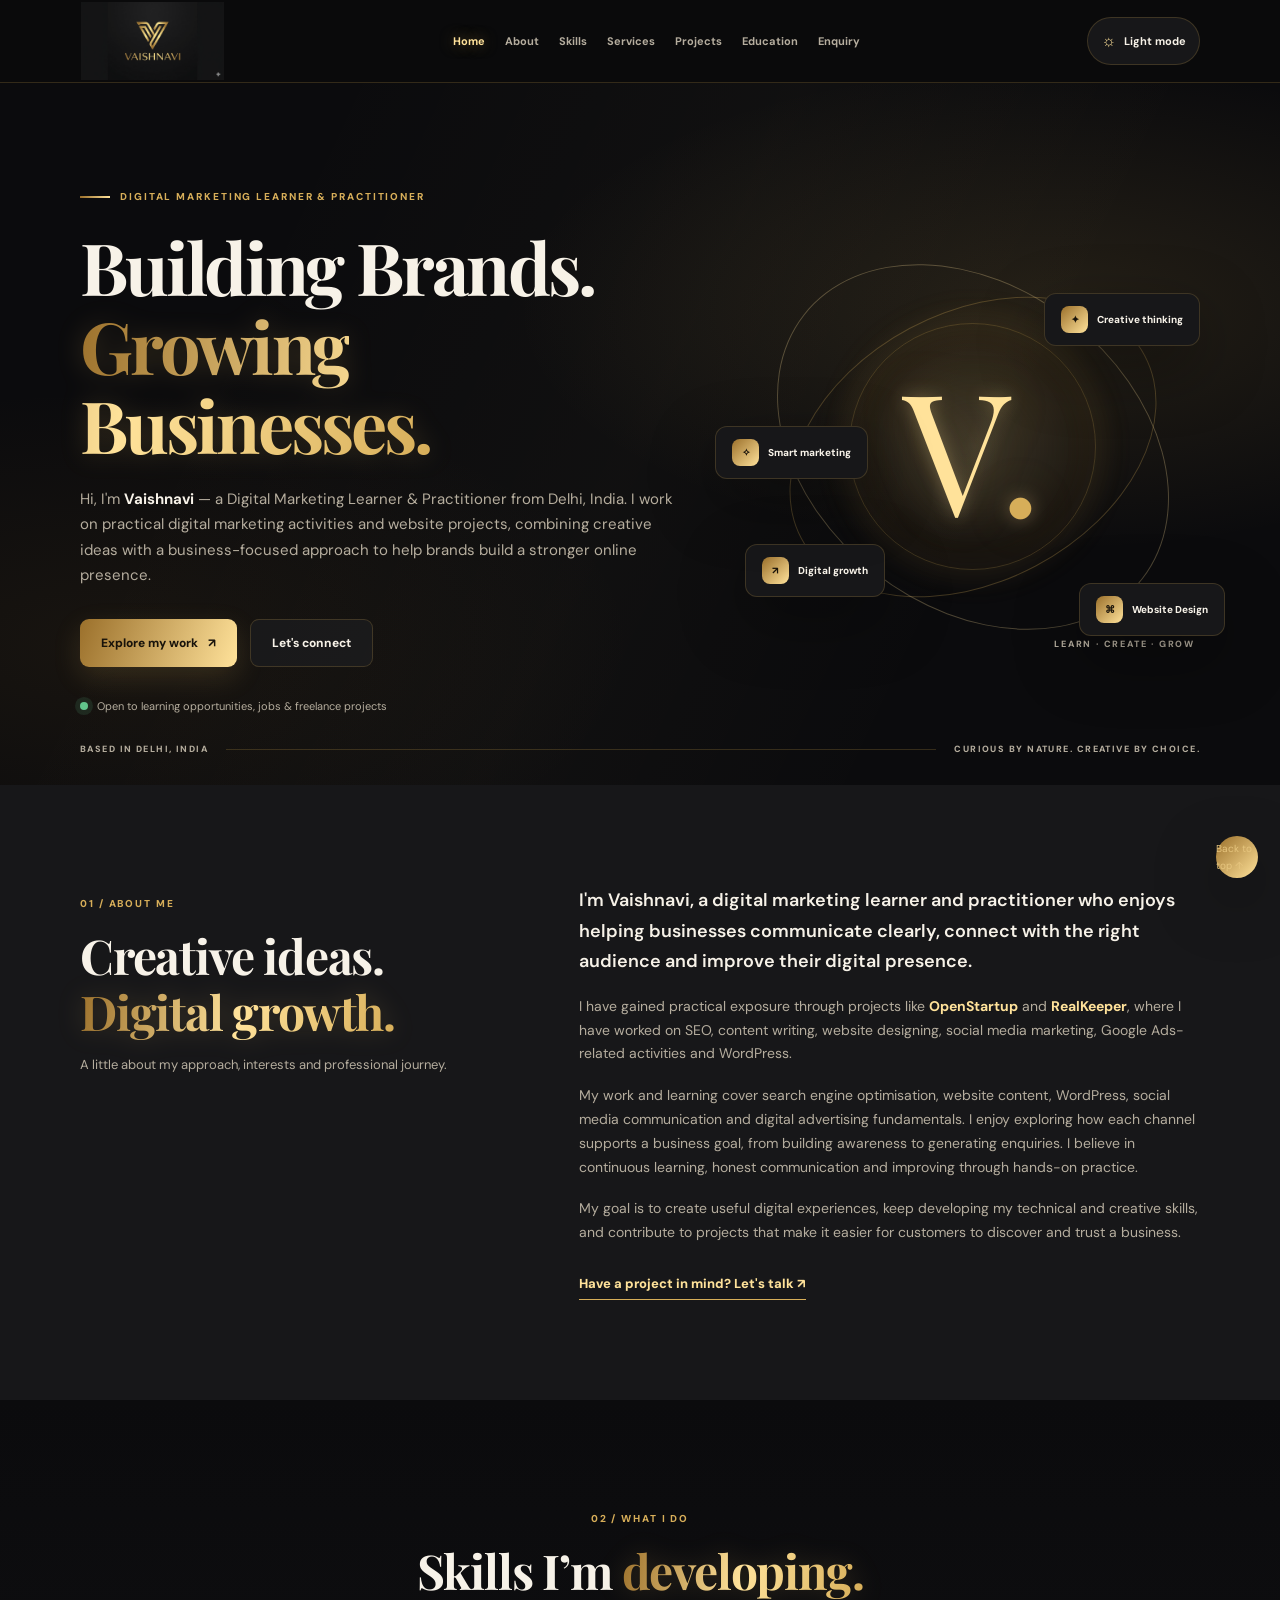
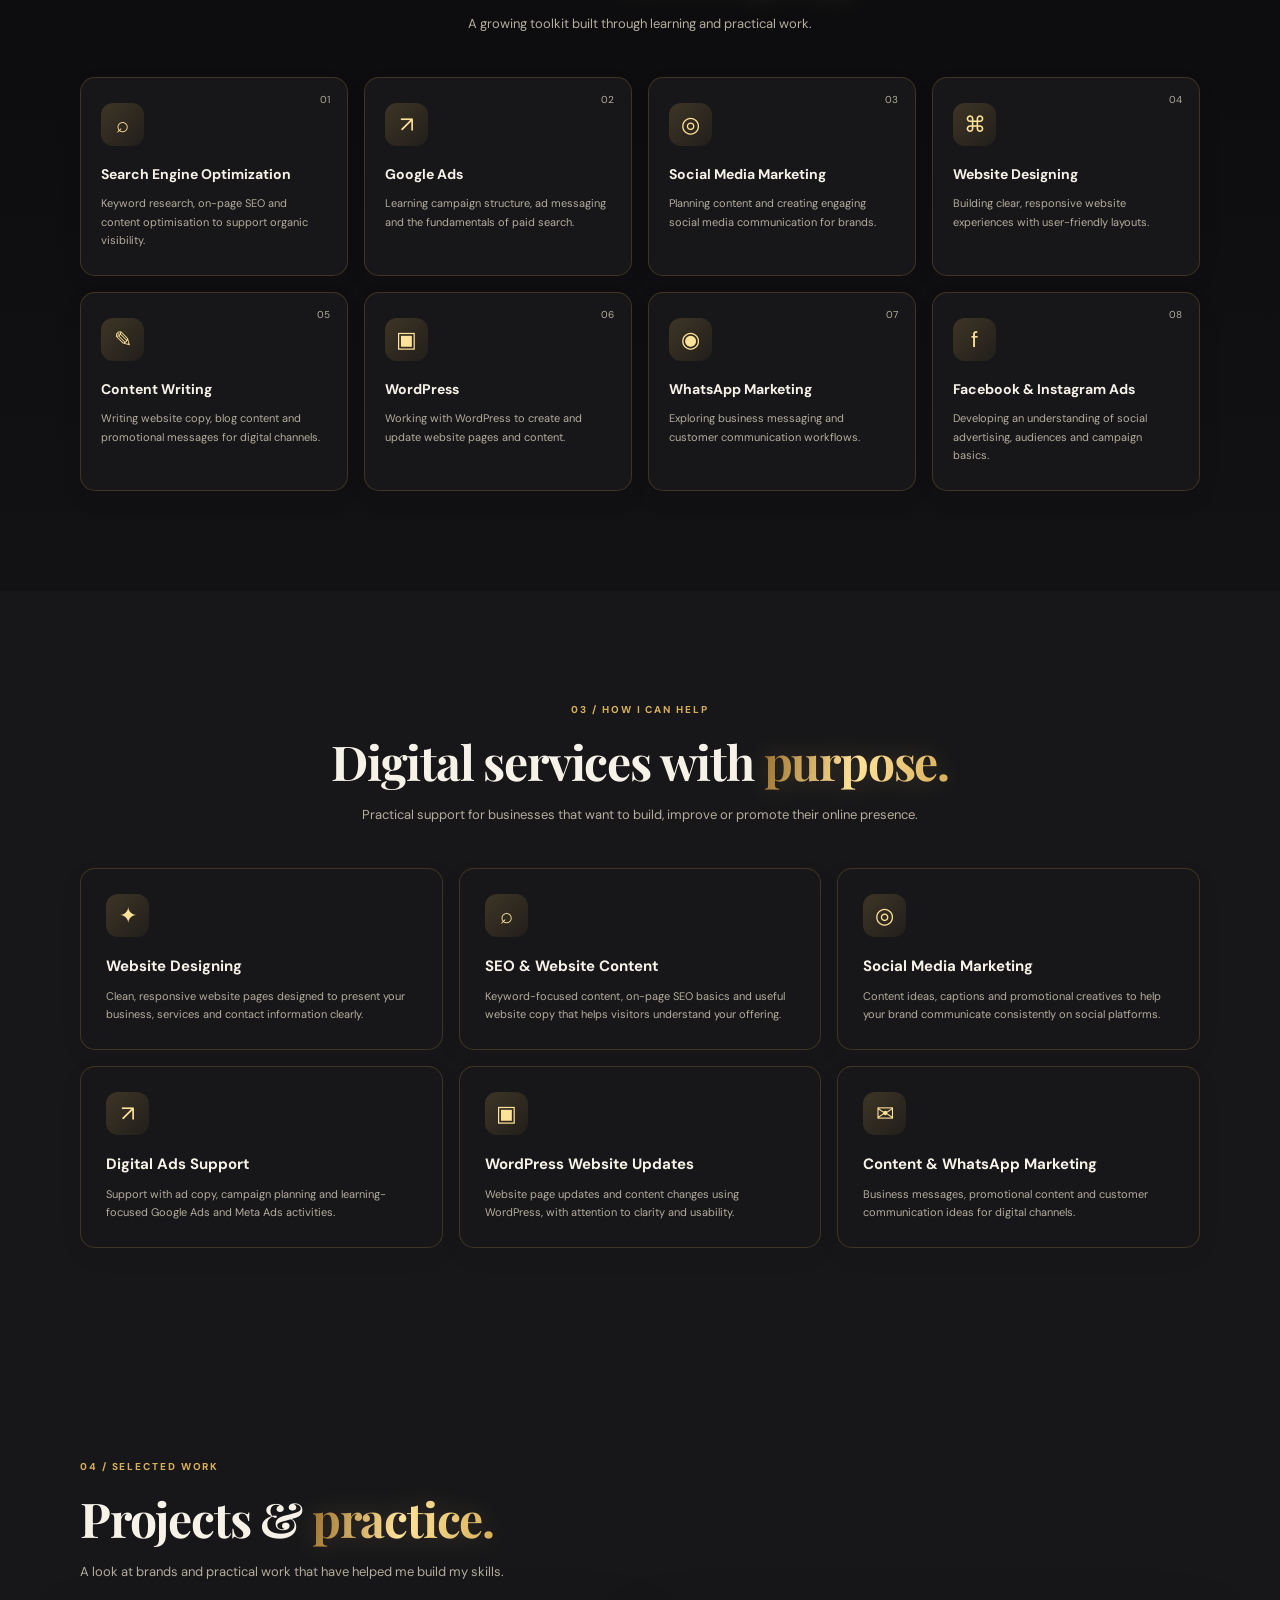
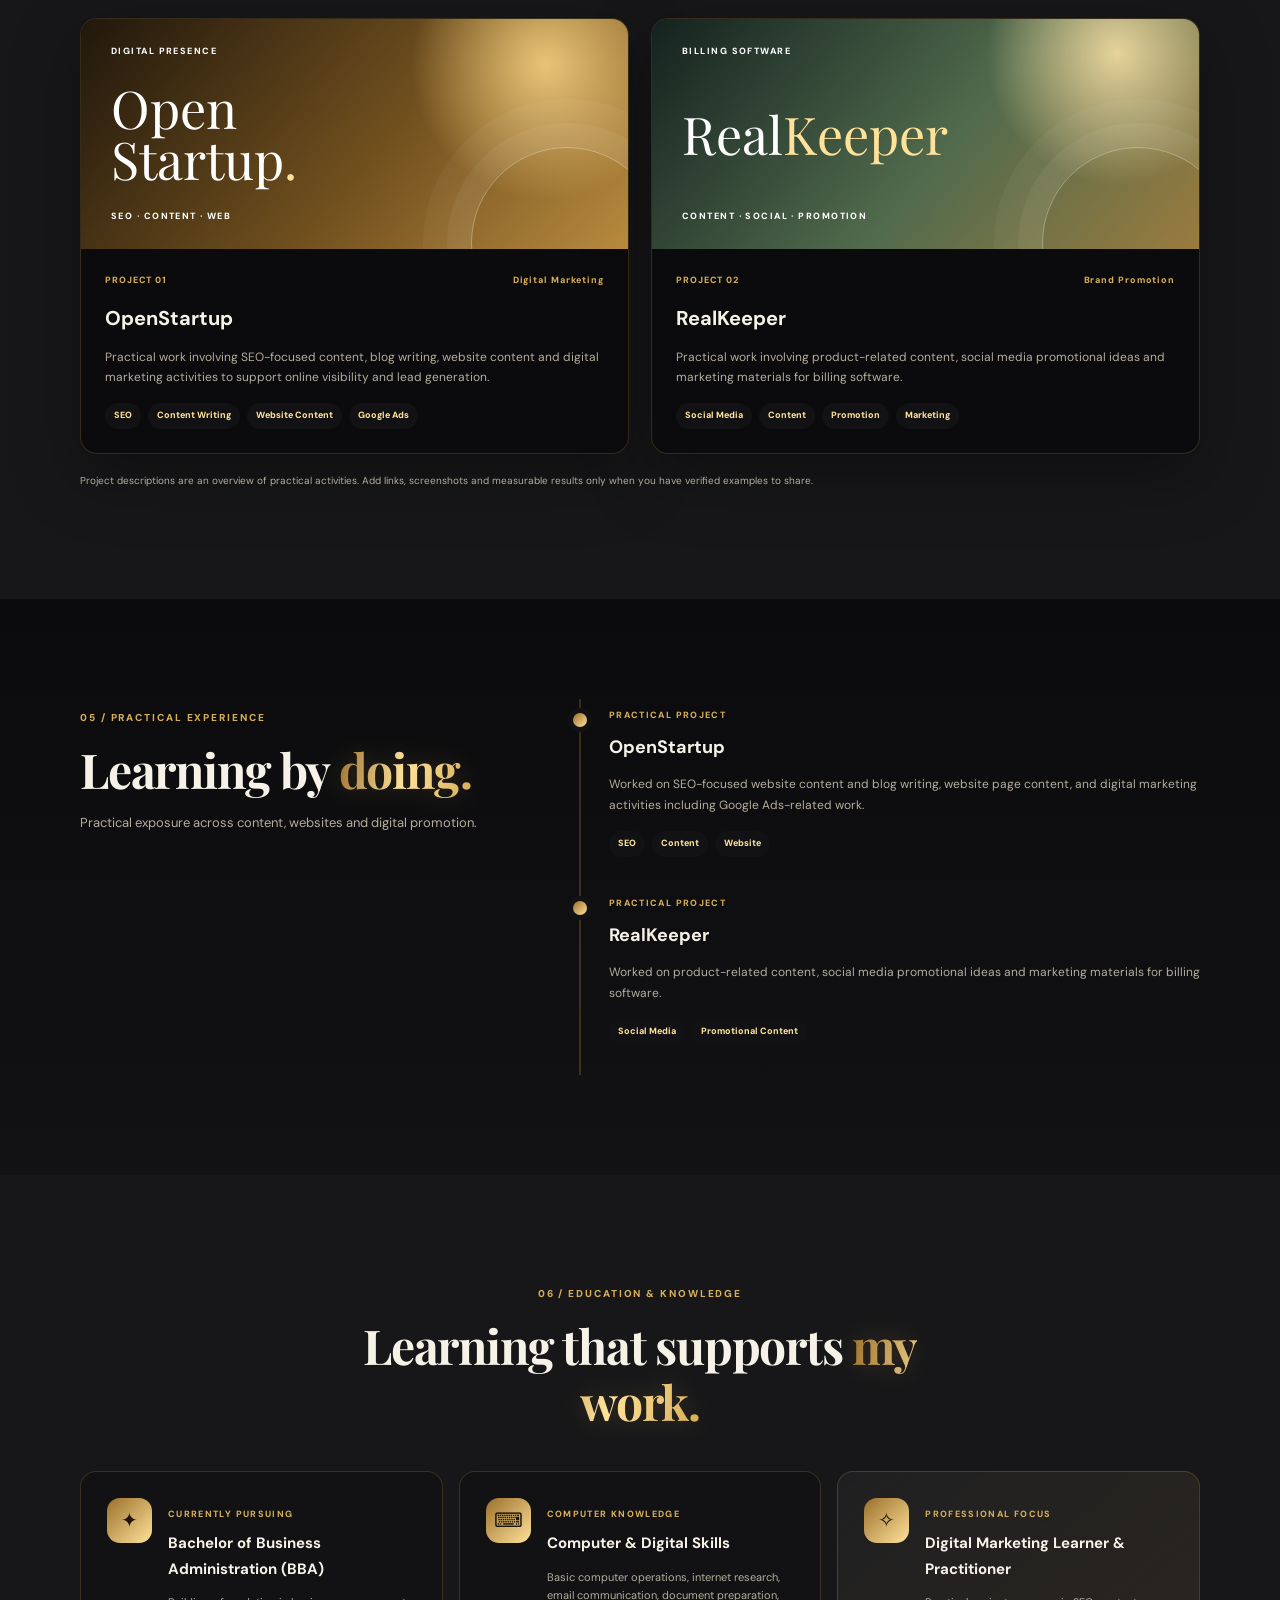
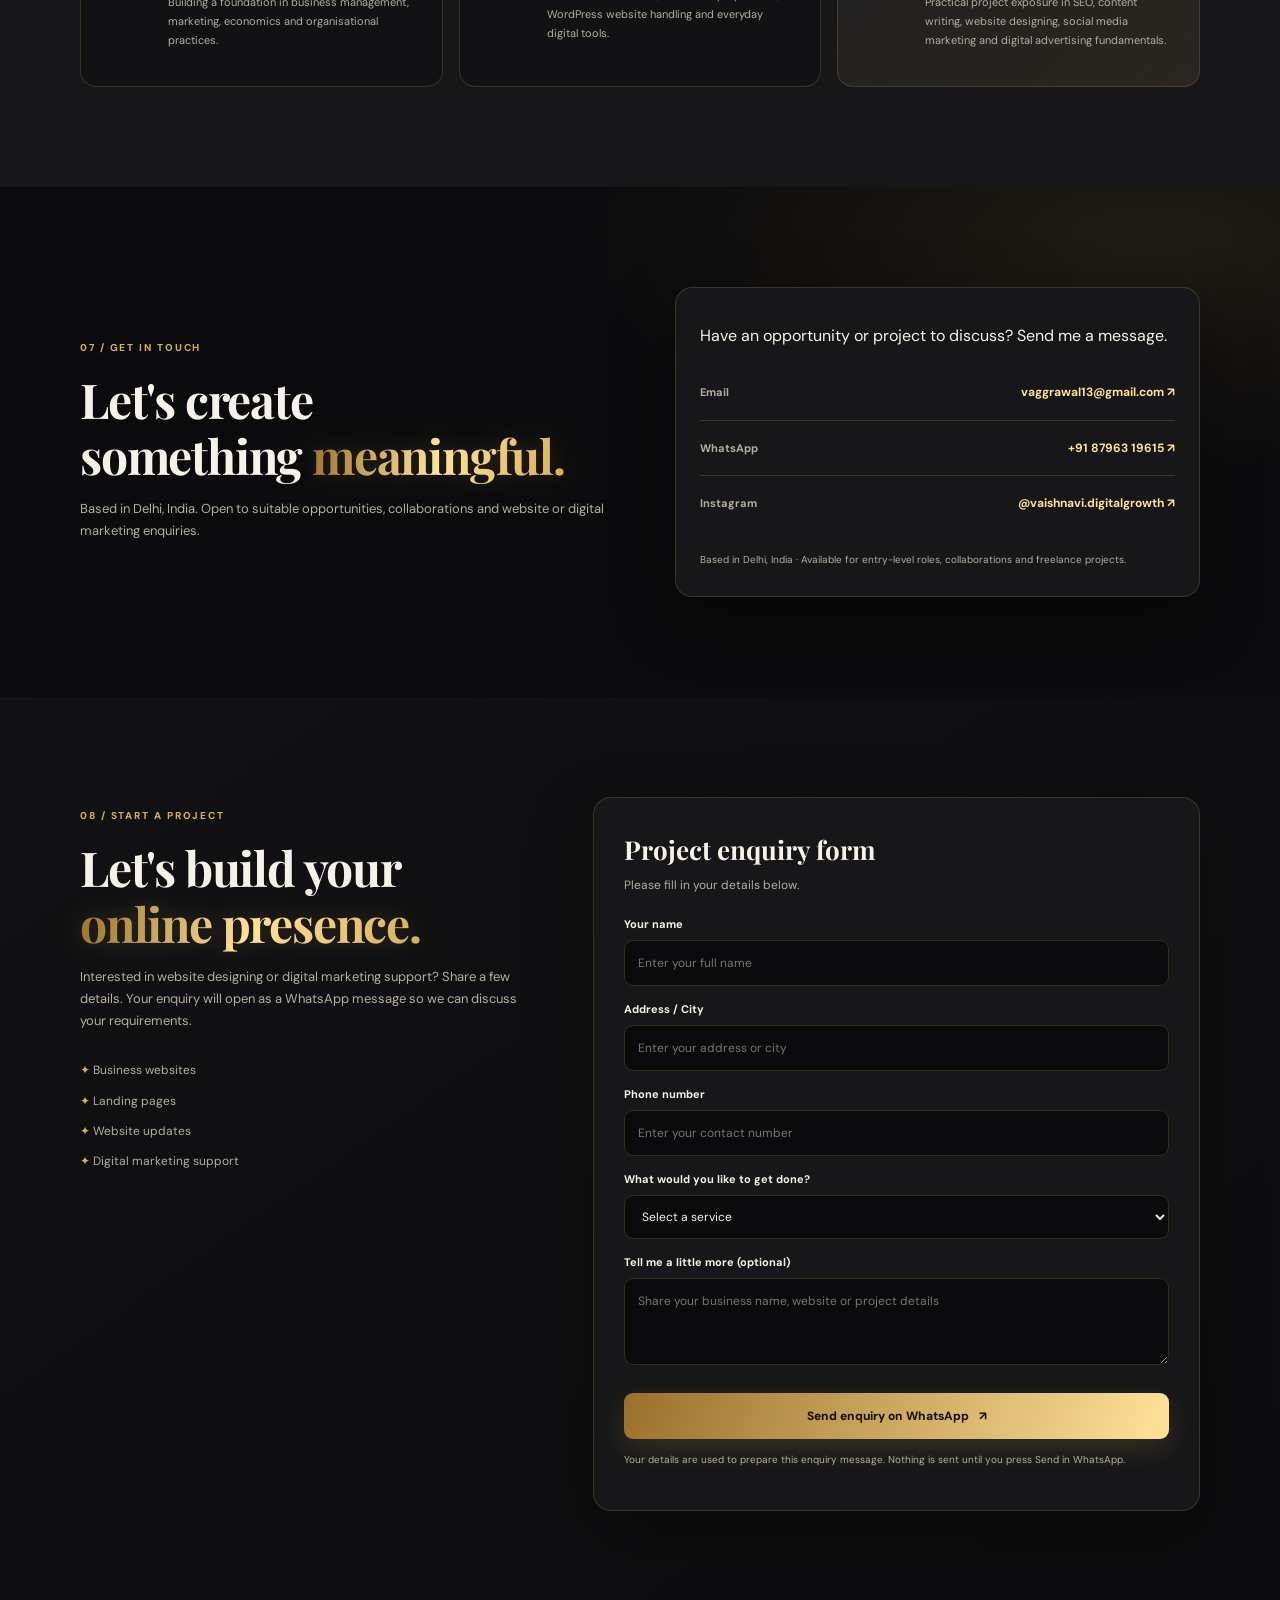
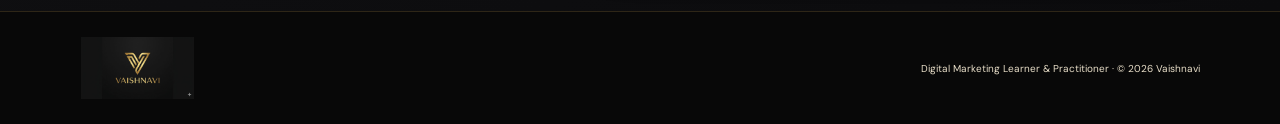
==== commit c205ea28: "Update index.html" ====
--- a/index.html
+++ b/index.html
@@ -39,8 +39,26 @@
         <div class="hero-visual" aria-label="Decorative gold portfolio graphic">
           <div class="orbit orbit-one"></div><div class="orbit orbit-two"></div>
           <div class="hero-monogram">V<span>.</span></div>
-          <div class="floating-card card-top"><span class="mini-icon">✦</span><span>Creative thinking</span></div>
-          <div class="floating-card card-bottom"><span class="mini-icon">↗</span><span>Digital growth</span></div>
+
+<div class="floating-card card-top">
+  <span class="mini-icon">✦</span>
+  <span>Creative thinking</span>
+</div>
+
+<div class="floating-card card-bottom">
+  <span class="mini-icon">↗</span>
+  <span>Digital growth</span>
+</div>
+
+<div class="floating-card card-third">
+  <span class="mini-icon">✧</span>
+  <span>Smart marketing</span>
+</div>
+
+<div class="floating-card card-fourth">
+  <span class="mini-icon">⌘</span>
+  <span>Website Design</span>
+</div>
           <div class="visual-caption">LEARN · CREATE · GROW</div>
         </div>
       </div>
--- a/style.css
+++ b/style.css
@@ -50,3 +50,16 @@
 @media(max-width:900px){.nav-links{gap:11px}.nav-links a{font-size:10px}.skills-grid{grid-template-columns:repeat(2,1fr)}.two-column{gap:45px}.hero-grid{gap:25px}.hero-visual{transform:scale(.9)}.services-grid{grid-template-columns:repeat(2,1fr)}.education-grid{grid-template-columns:1fr}}
 @media(max-width:680px){.container{width:min(100% - 34px,520px)}.section{padding:75px 0}.nav{min-height:70px}.brand-image img{width:115px;height:64px}.menu-toggle{display:flex;flex-direction:column;gap:5px;border:0;background:transparent;padding:8px}.menu-toggle span{width:23px;height:2px;background:var(--text)}.nav-links{display:none;position:absolute;top:70px;left:0;right:0;padding:18px 25px 24px;background:var(--surface);border-bottom:1px solid var(--line);flex-direction:column;align-items:flex-start}.nav-links.open{display:flex}.theme-toggle{padding:8px 10px}.theme-label{display:none}.hero{padding-top:60px}.hero-grid{grid-template-columns:1fr;gap:5px}.hero h1{font-size:46px}.hero-intro{font-size:14px}.hero-visual{height:300px;transform:scale(.82);margin-top:-5px}.hero-bottom{font-size:7px;letter-spacing:.08em;gap:8px}.two-column,.contact-wrap,.enquiry-wrap{grid-template-columns:1fr;gap:25px}.section-heading h2,.education-card h2{font-size:37px}.skills-grid{grid-template-columns:1fr 1fr;gap:10px}.skill-card{padding:18px 14px}.skill-card h3{font-size:12px}.services-grid,.projects-grid{grid-template-columns:1fr}.project-art{min-height:200px}.enquiry-form{padding:22px}.footer-inner{flex-direction:column;align-items:flex-start}}
 @media(max-width:390px){.skills-grid{grid-template-columns:1fr}.hero h1{font-size:41px}}
+
+.card-third {
+  top: 45%;
+  left: -30px;
+  animation: float 4s ease-in-out infinite;
+}
+
+.card-fourth {
+  bottom: 5%;
+  right: -25px;
+  animation: float 5s ease-in-out infinite;
+}
+
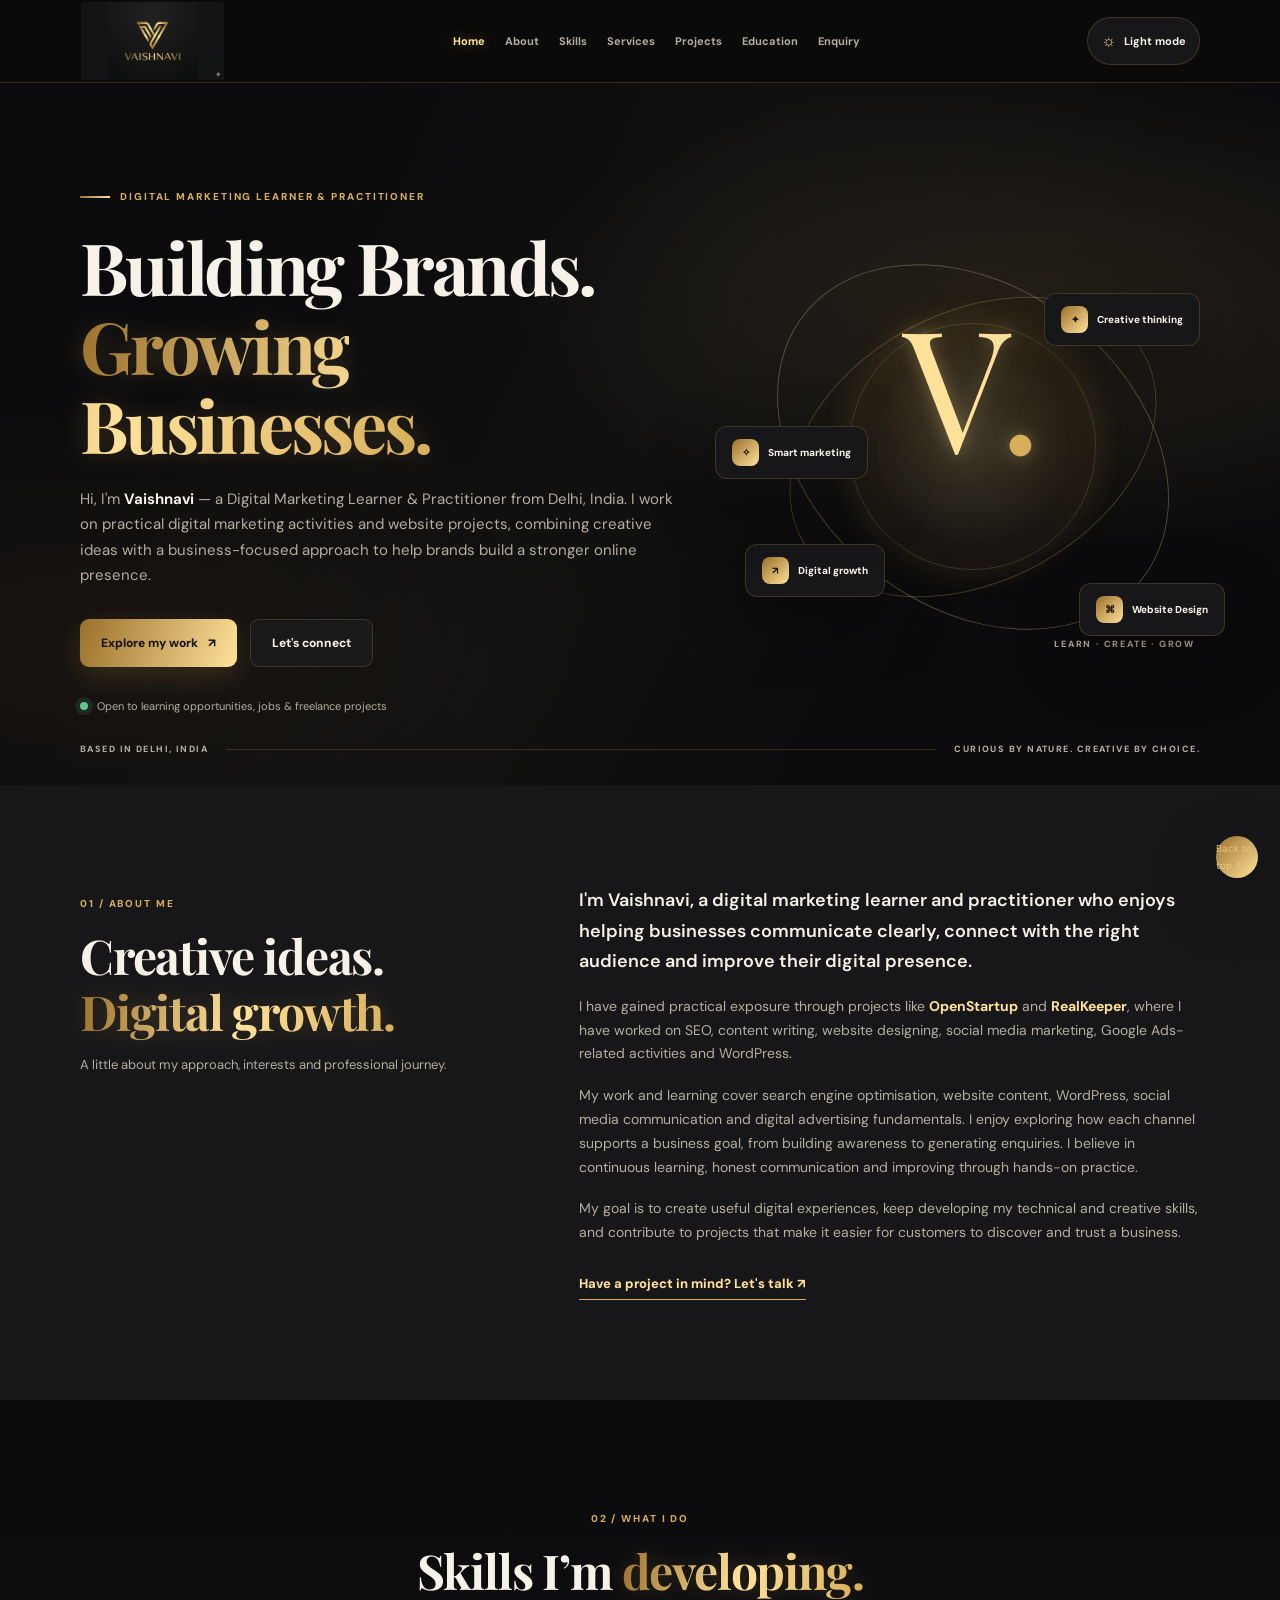
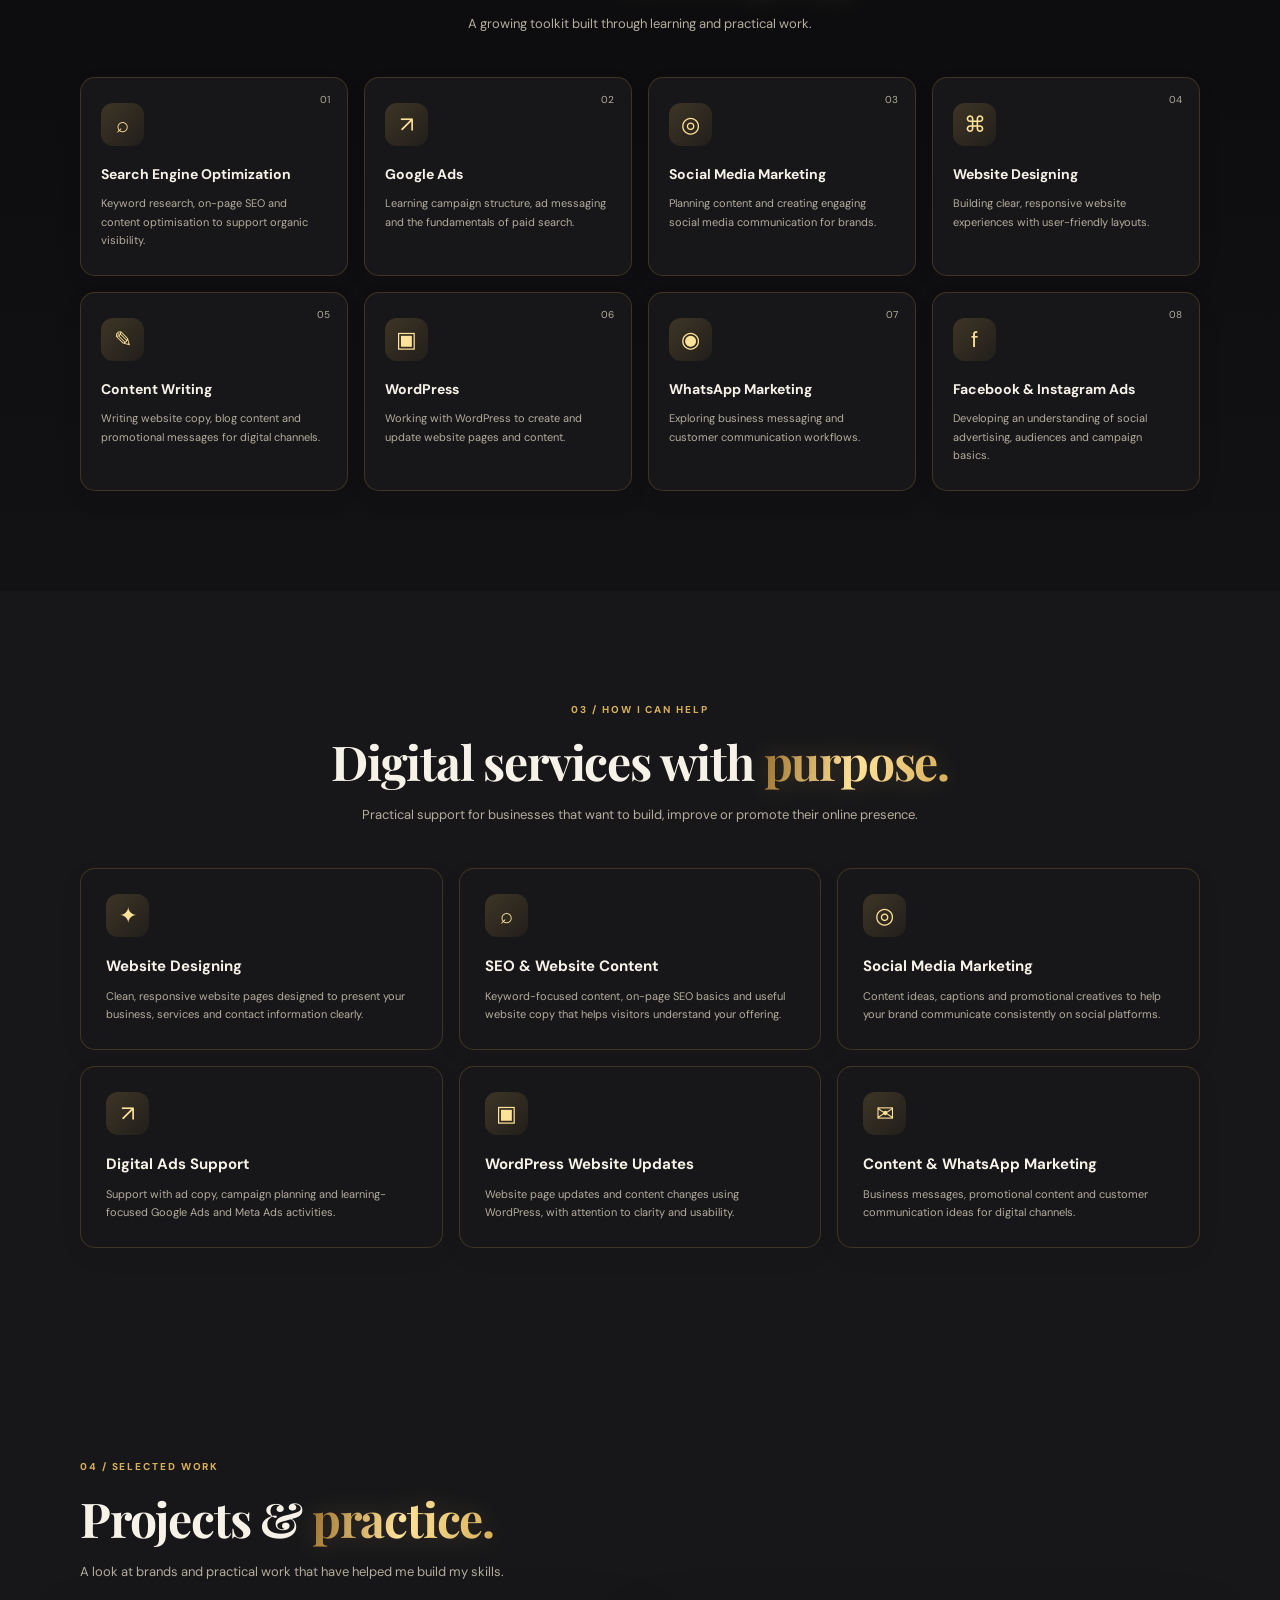
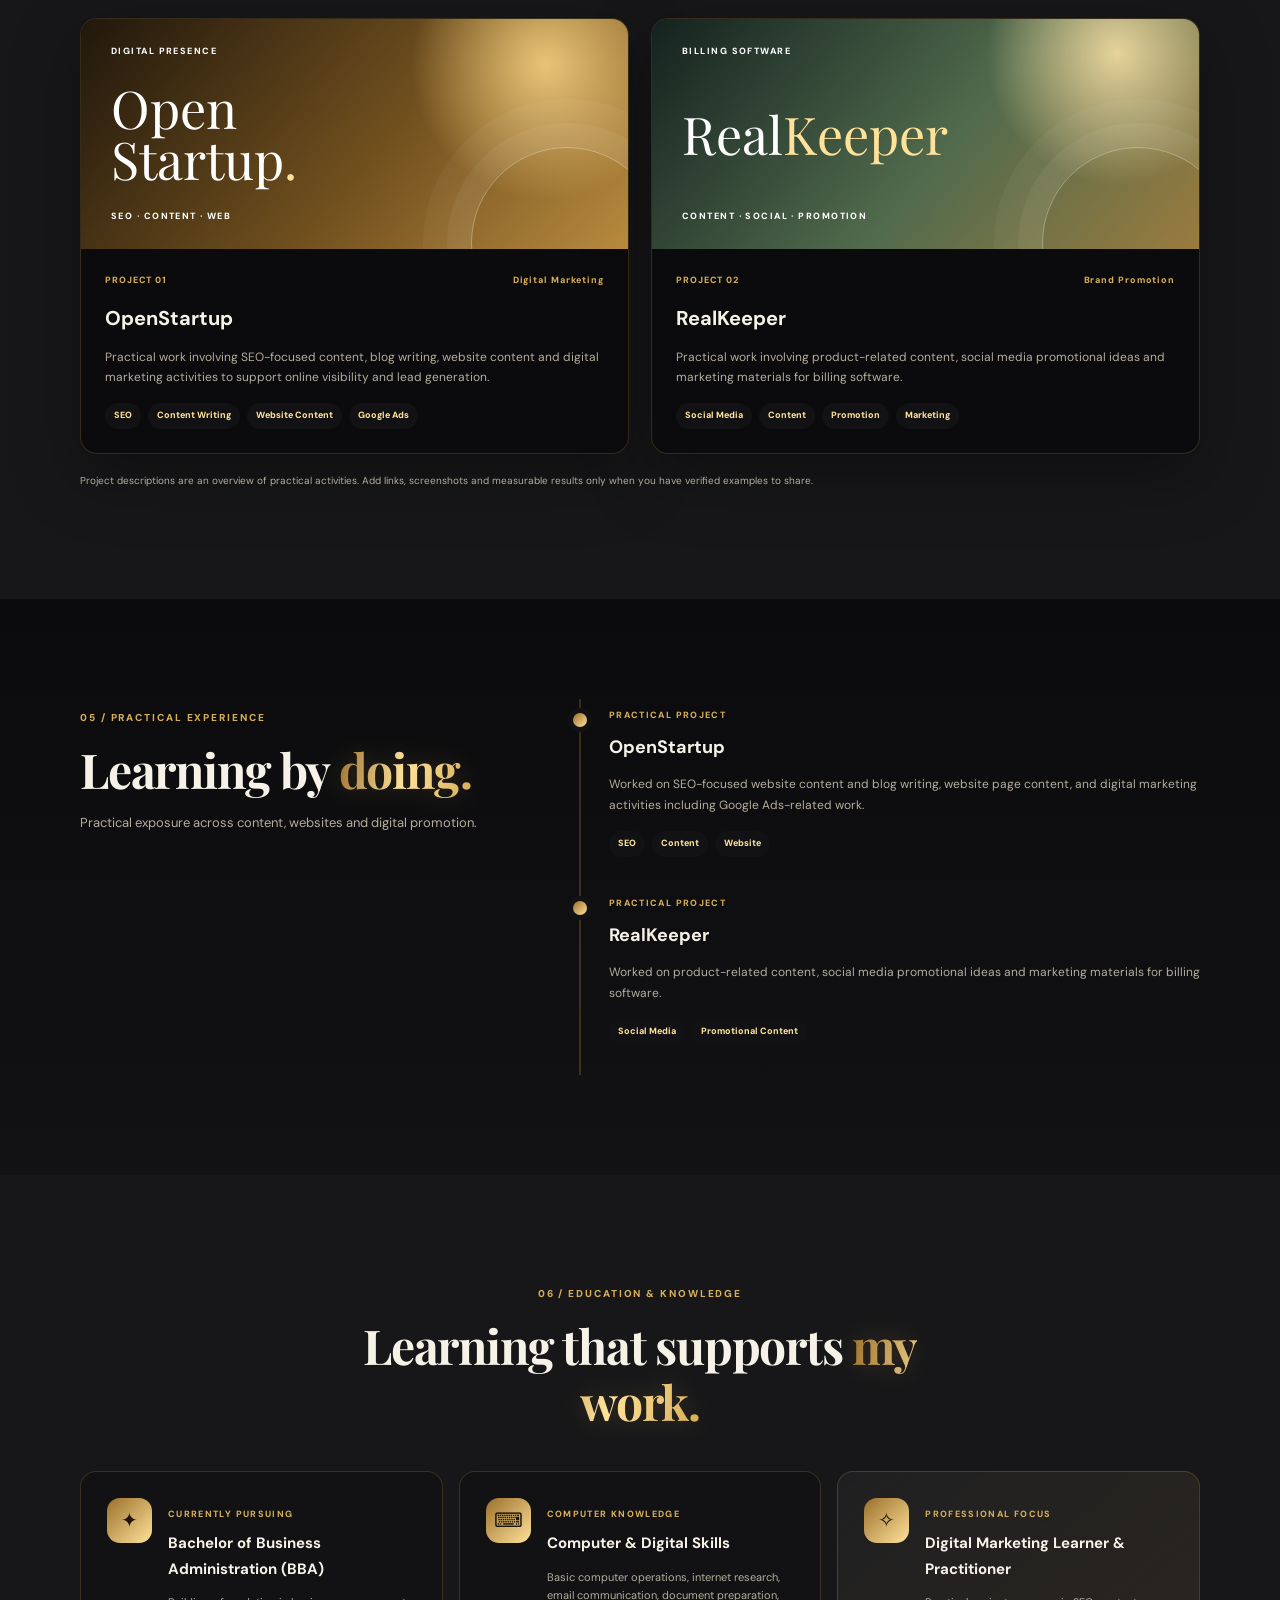
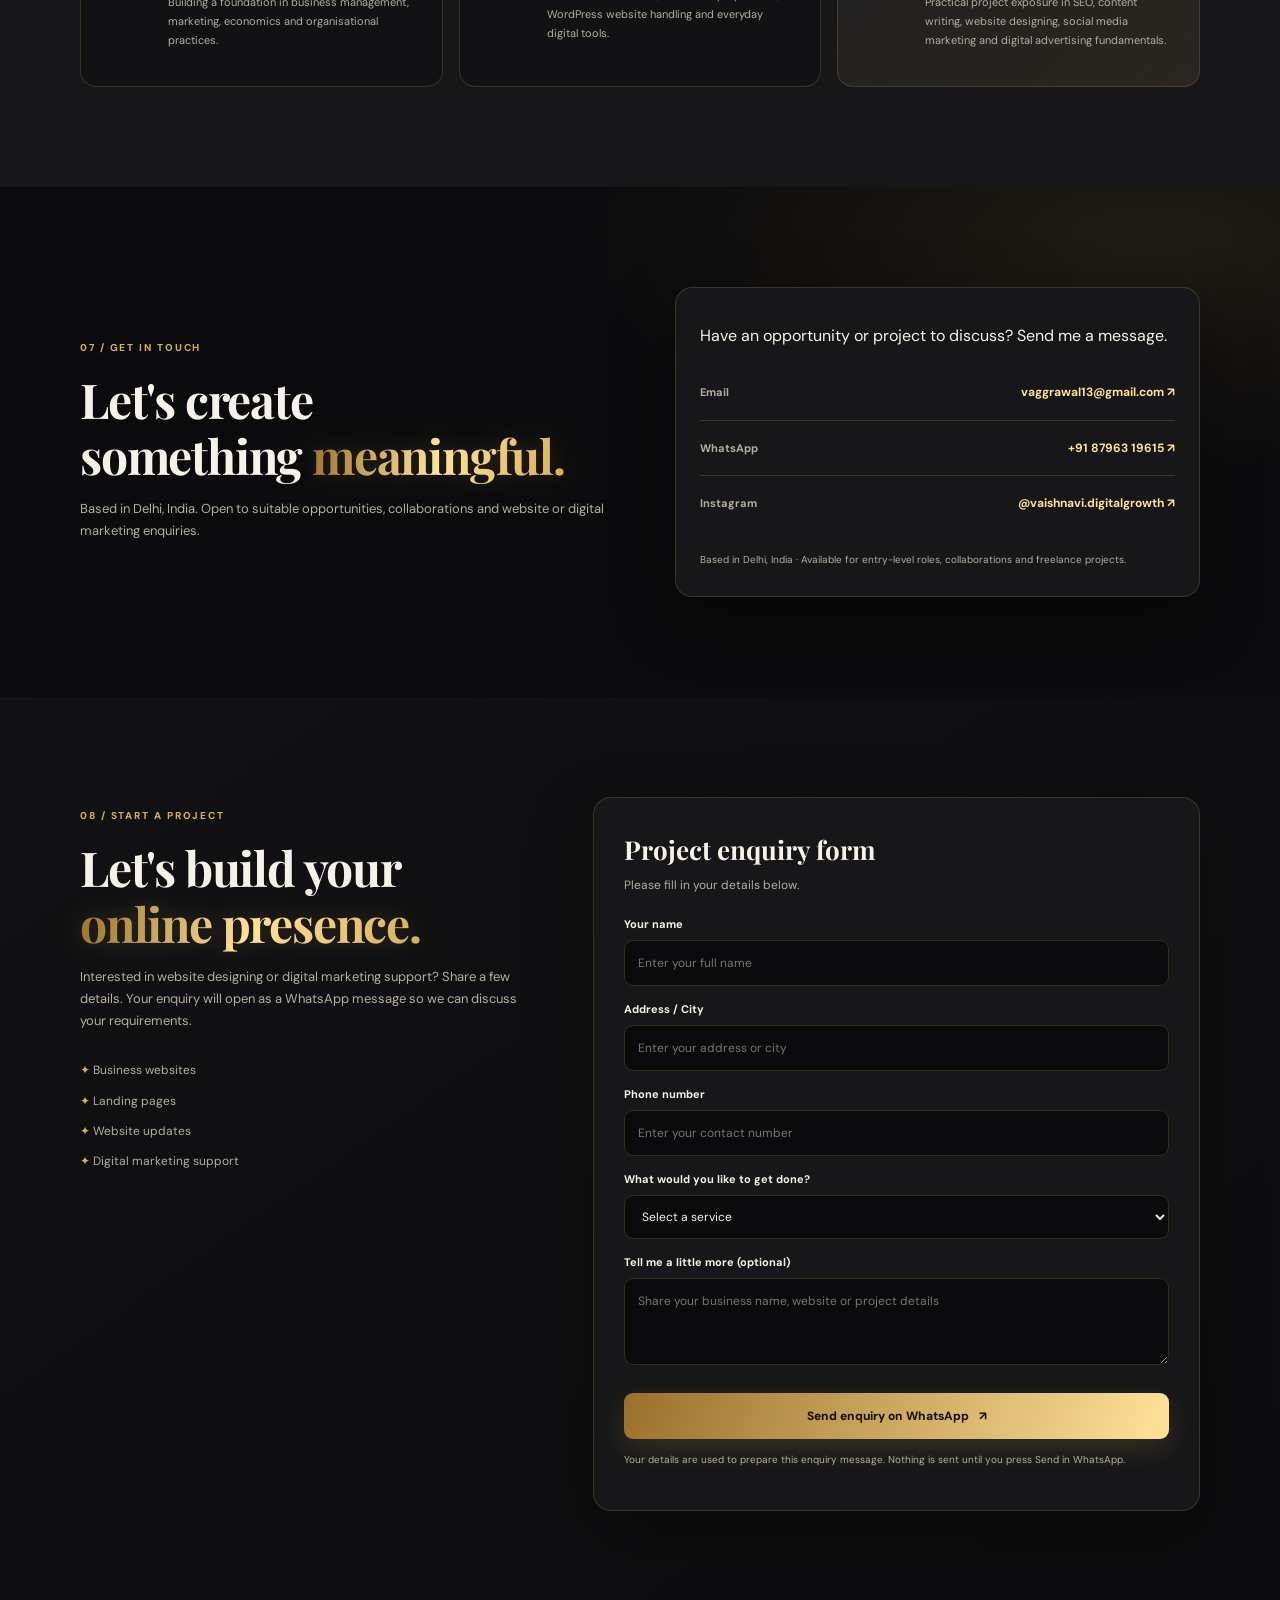
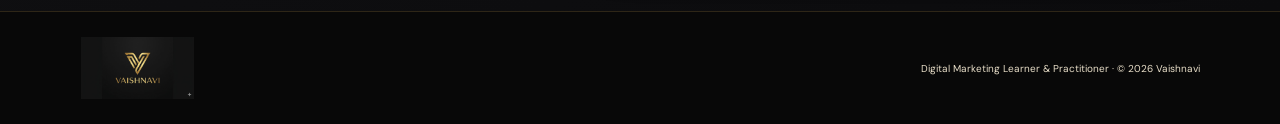
==== commit f0b4b35e: "Update index.html" ====
--- a/index.html
+++ b/index.html
@@ -40,24 +40,29 @@
           <div class="orbit orbit-one"></div><div class="orbit orbit-two"></div>
           <div class="hero-monogram">V<span>.</span></div>
 
-<div class="floating-card card-top">
-  <span class="mini-icon">✦</span>
-  <span>Creative thinking</span>
-</div>
-
-<div class="floating-card card-bottom">
-  <span class="mini-icon">↗</span>
-  <span>Digital growth</span>
-</div>
-
-<div class="floating-card card-third">
-  <span class="mini-icon">✧</span>
-  <span>Smart marketing</span>
-</div>
-
-<div class="floating-card card-fourth">
-  <span class="mini-icon">⌘</span>
-  <span>Website Design</span>
+
+<div class="card-orbit-track">
+
+  <div class="floating-card orbit-card card-top">
+    <span class="mini-icon">✦</span>
+    <span>Creative thinking</span>
+  </div>
+
+  <div class="floating-card orbit-card card-bottom">
+    <span class="mini-icon">↗</span>
+    <span>Digital growth</span>
+  </div>
+
+  <div class="floating-card orbit-card card-third">
+    <span class="mini-icon">✧</span>
+    <span>Smart marketing</span>
+  </div>
+
+  <div class="floating-card orbit-card card-fourth">
+    <span class="mini-icon">⌘</span>
+    <span>Website Design</span>
+  </div>
+
 </div>
           <div class="visual-caption">LEARN · CREATE · GROW</div>
         </div>
--- a/style.css
+++ b/style.css
@@ -63,3 +63,27 @@
   animation: float 5s ease-in-out infinite;
 }
 
+/* Floating animation for all cards */
+.floating-card {
+  animation: floatAround 6s ease-in-out infinite;
+}
+
+@keyframes floatAround {
+  0% {
+    transform: translateY(0) rotate(0deg);
+  }
+  25% {
+    transform: translateY(-15px) rotate(3deg);
+  }
+  50% {
+    transform: translateY(0) rotate(0deg);
+  }
+  75% {
+    transform: translateY(15px) rotate(-3deg);
+  }
+  100% {
+    transform: translateY(0) rotate(0deg);
+  }
+}
+
+ 
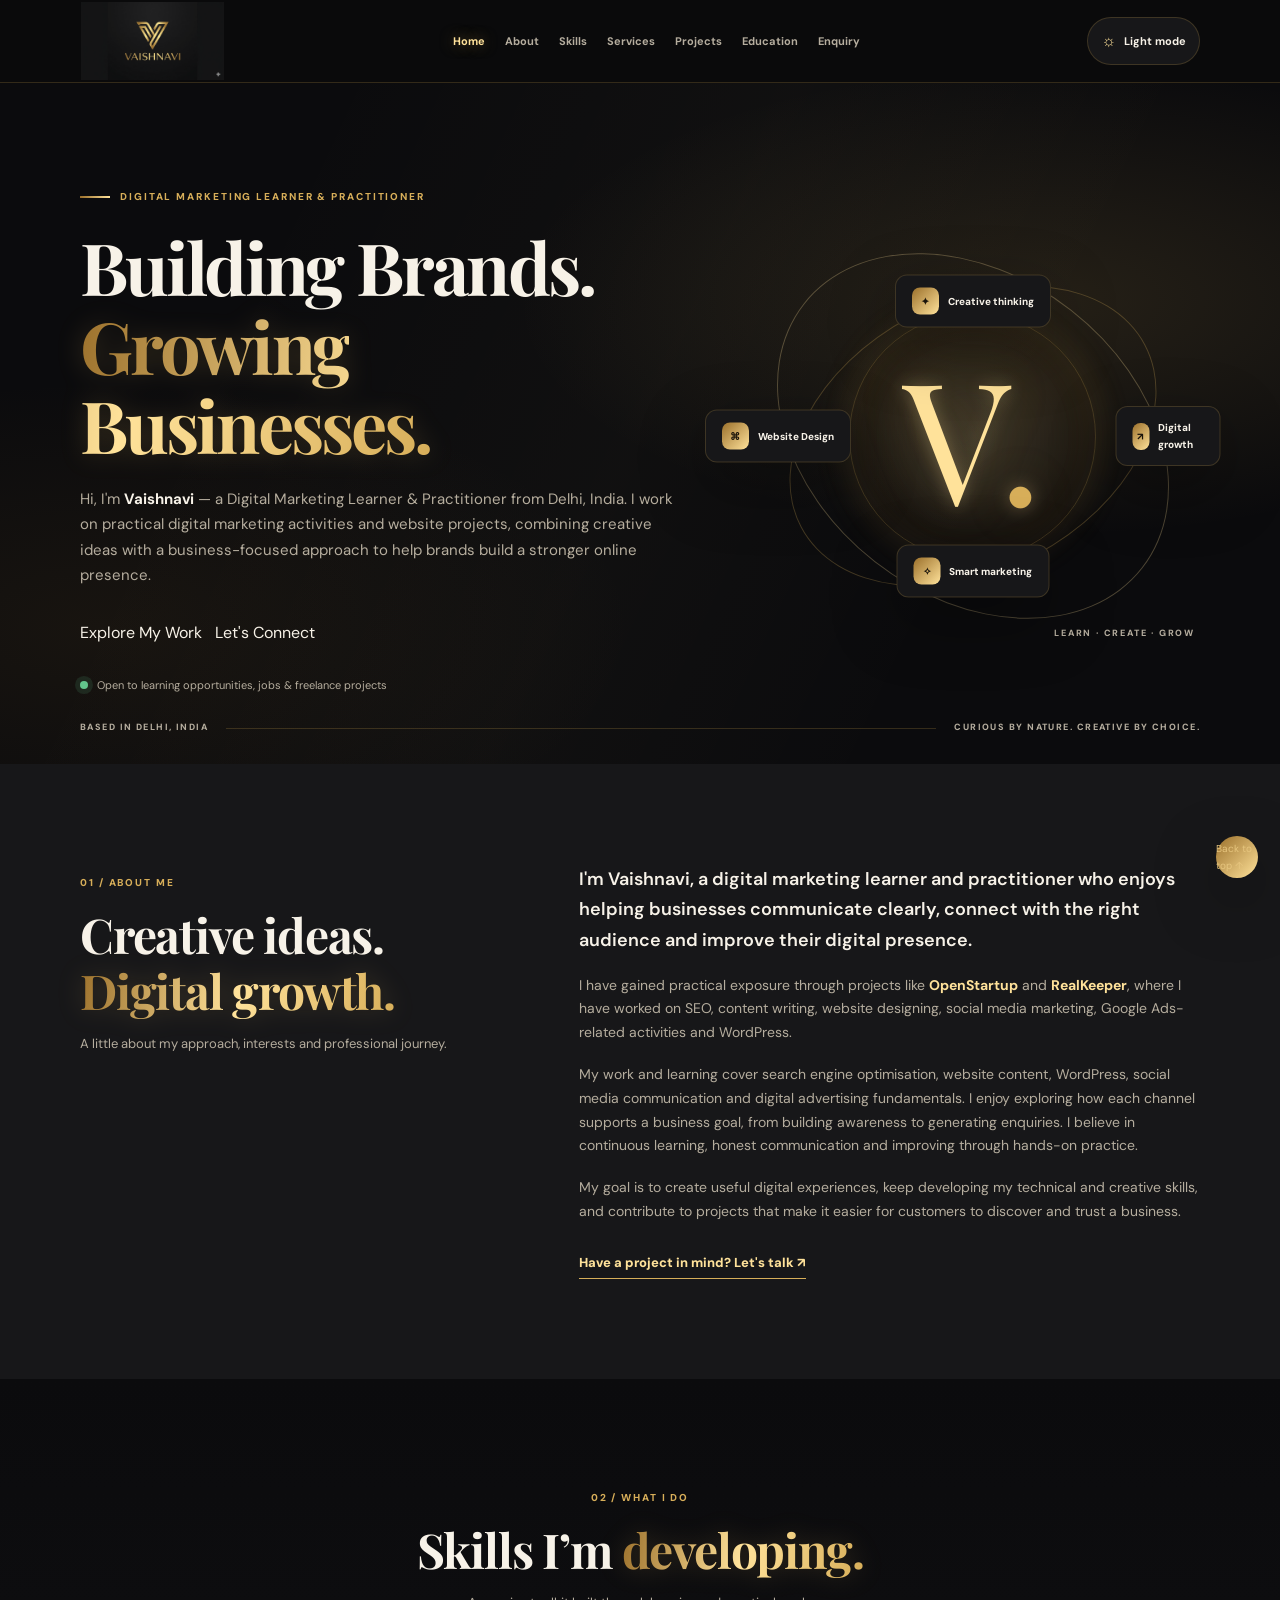
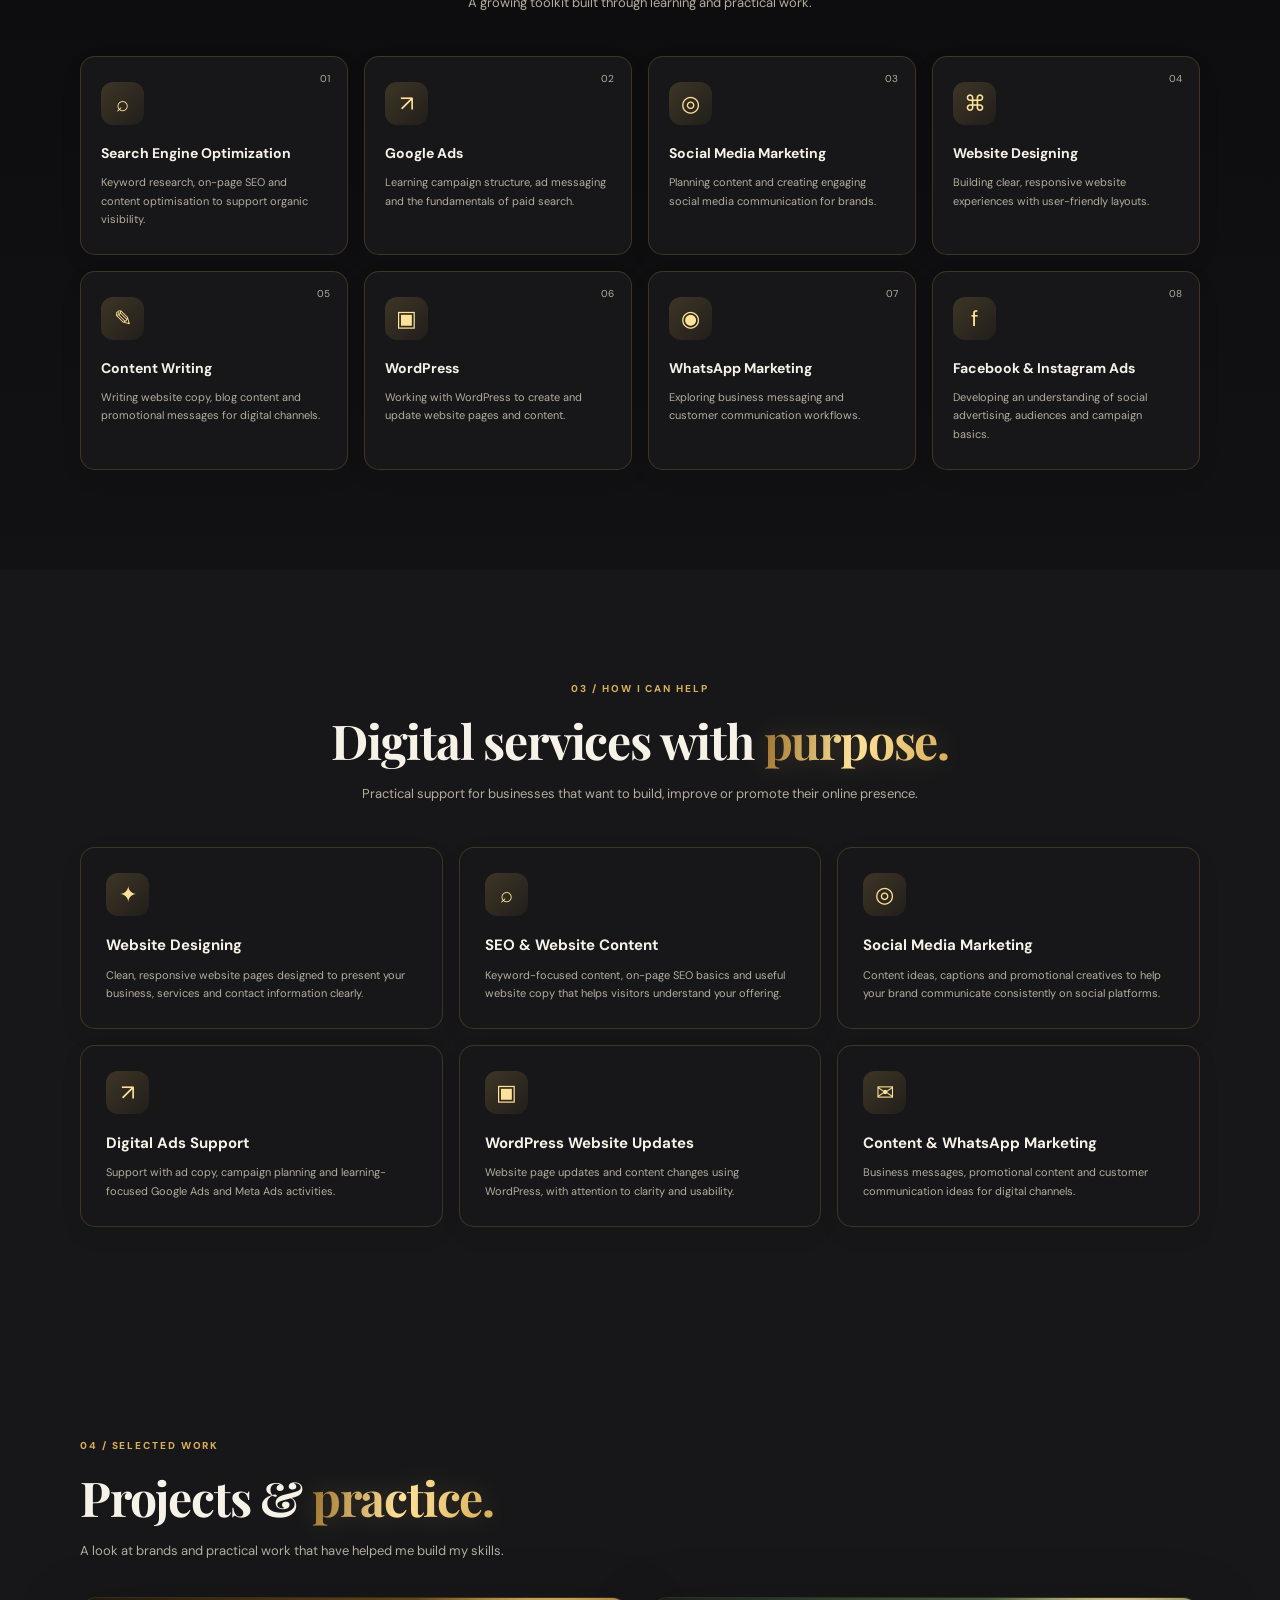
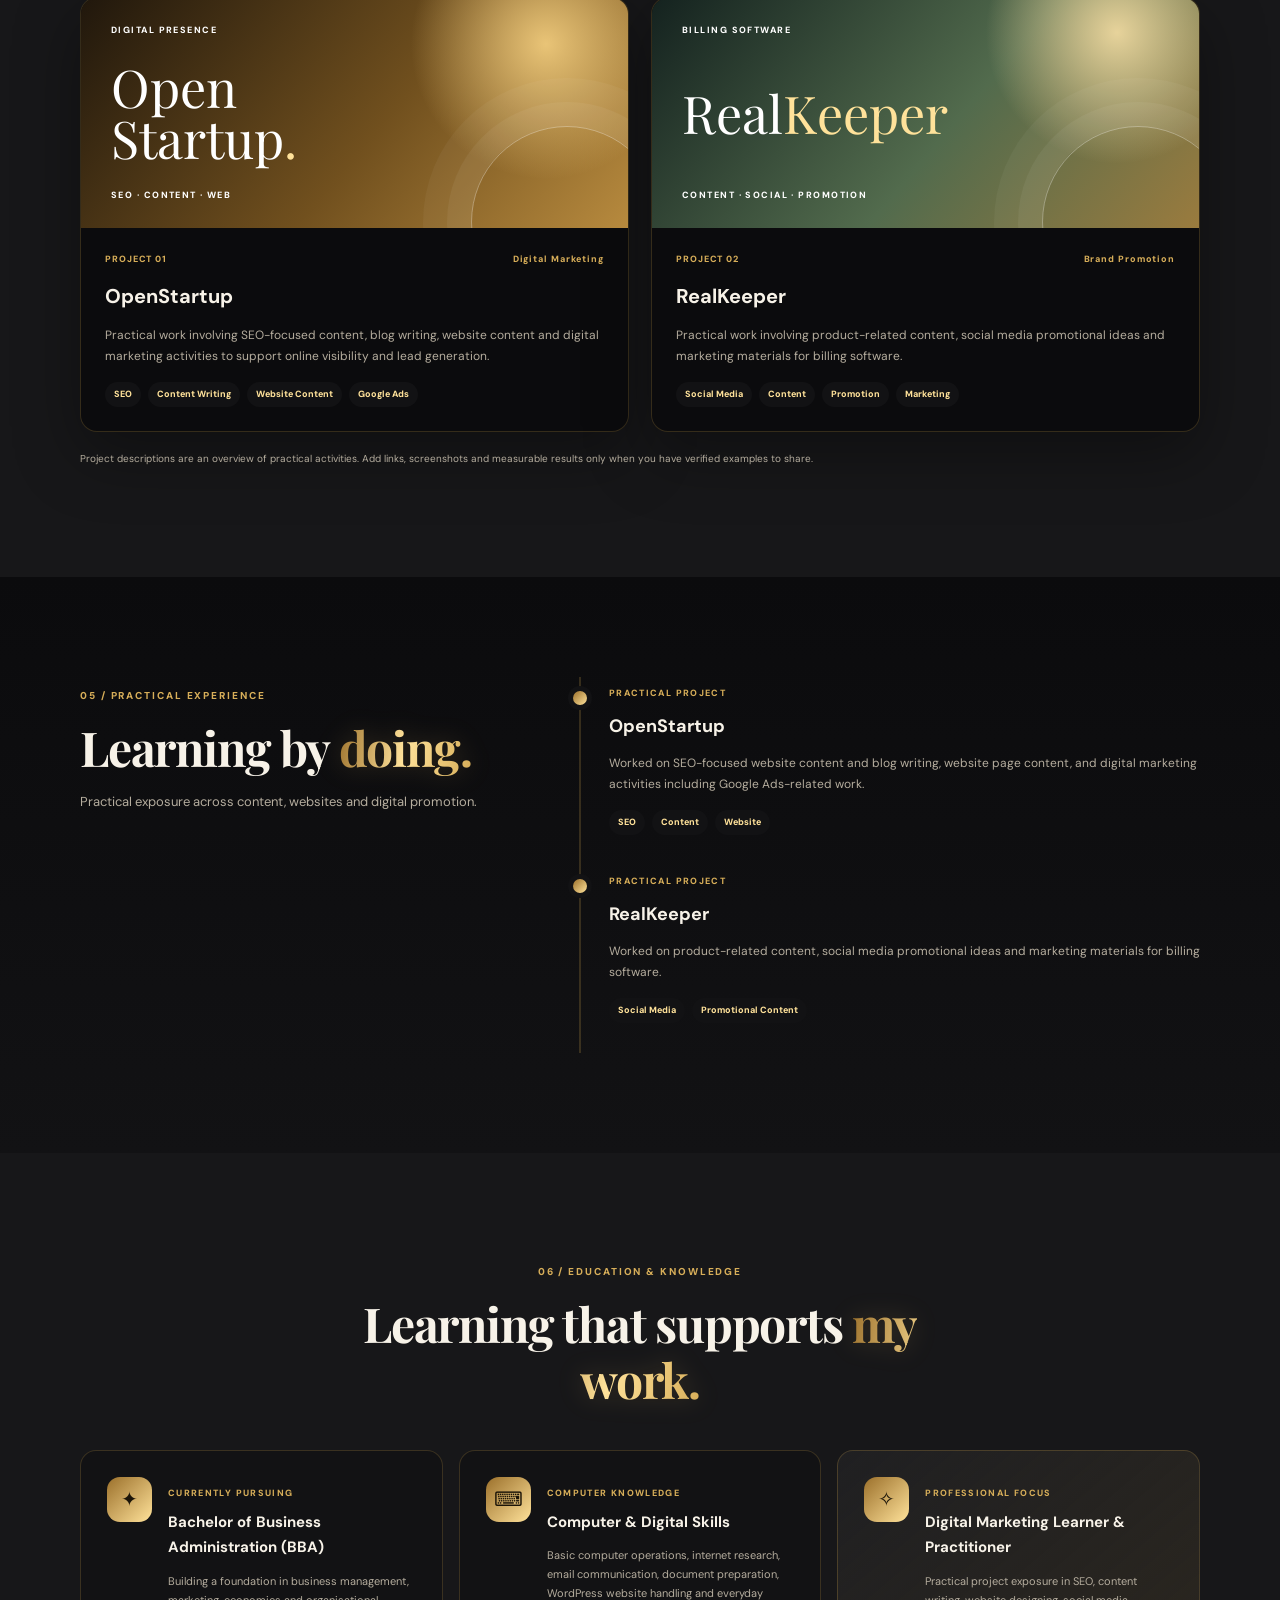
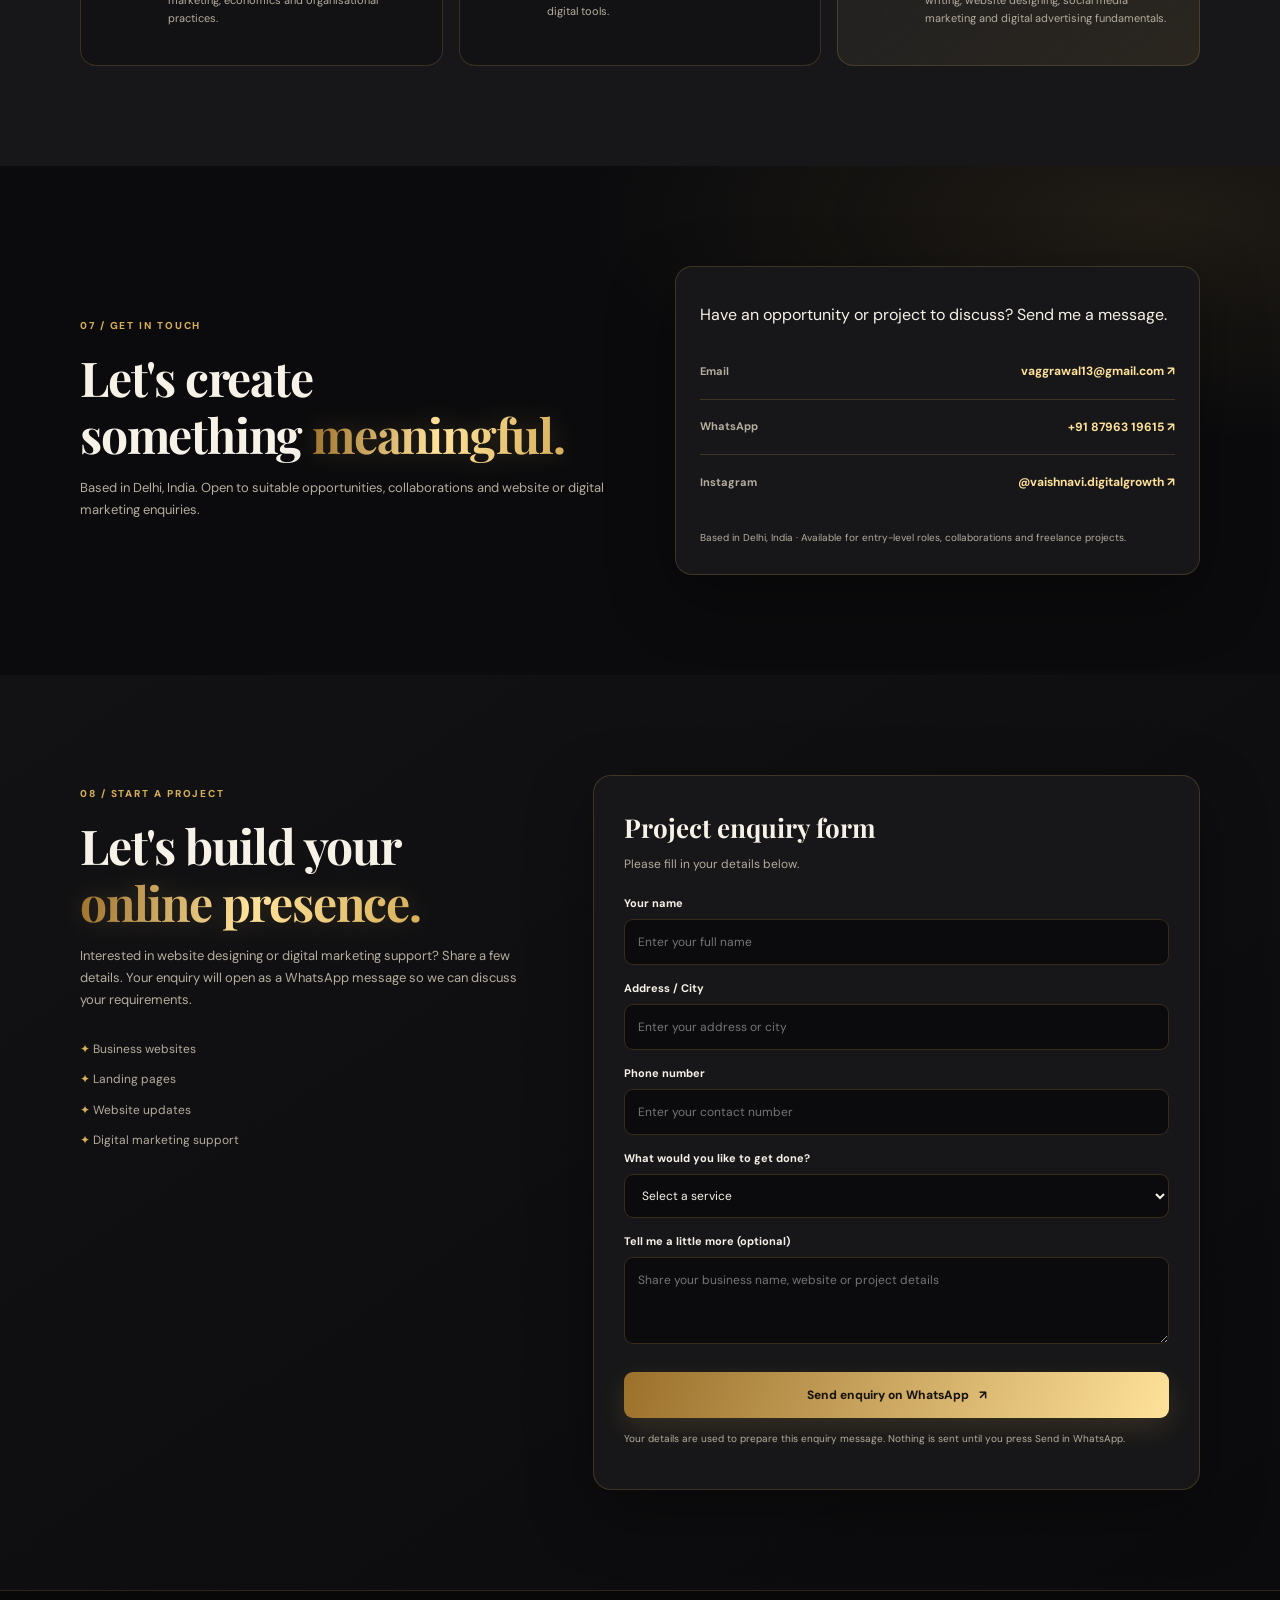
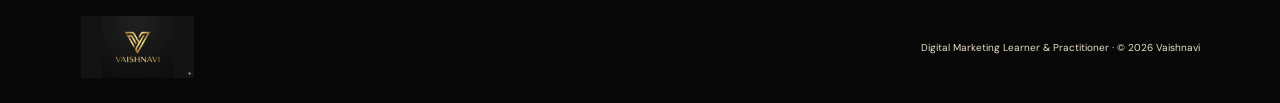
==== commit 0696aa40: "Update index.html" ====
--- a/index.html
+++ b/index.html
@@ -31,8 +31,8 @@
 <h1>Building Brands.<br><span class="gold-text">Growing Businesses.</span></h1>      
           <p class="hero-intro">Hi, I'm <strong>Vaishnavi</strong> — a Digital Marketing Learner & Practitioner from Delhi, India. I work on practical digital marketing activities and website projects, combining creative ideas with a business-focused approach to help brands build a stronger online presence.</p>
           <div class="hero-actions">
-            <a class="btn btn-primary" href="#projects">Explore my work <span aria-hidden="true">↗</span></a>
-            <a class="btn btn-outline" href="#contact">Let's connect</a>
+<a href="#projects" class="...">Explore My Work</a>           
+<a href="#contact" class="...">Let's Connect</a>       
           </div>
           <div class="hero-note"><span class="availability-dot"></span> Open to learning opportunities, jobs & freelance projects</div>
         </div>
--- a/style.css
+++ b/style.css
@@ -51,39 +51,77 @@
 @media(max-width:680px){.container{width:min(100% - 34px,520px)}.section{padding:75px 0}.nav{min-height:70px}.brand-image img{width:115px;height:64px}.menu-toggle{display:flex;flex-direction:column;gap:5px;border:0;background:transparent;padding:8px}.menu-toggle span{width:23px;height:2px;background:var(--text)}.nav-links{display:none;position:absolute;top:70px;left:0;right:0;padding:18px 25px 24px;background:var(--surface);border-bottom:1px solid var(--line);flex-direction:column;align-items:flex-start}.nav-links.open{display:flex}.theme-toggle{padding:8px 10px}.theme-label{display:none}.hero{padding-top:60px}.hero-grid{grid-template-columns:1fr;gap:5px}.hero h1{font-size:46px}.hero-intro{font-size:14px}.hero-visual{height:300px;transform:scale(.82);margin-top:-5px}.hero-bottom{font-size:7px;letter-spacing:.08em;gap:8px}.two-column,.contact-wrap,.enquiry-wrap{grid-template-columns:1fr;gap:25px}.section-heading h2,.education-card h2{font-size:37px}.skills-grid{grid-template-columns:1fr 1fr;gap:10px}.skill-card{padding:18px 14px}.skill-card h3{font-size:12px}.services-grid,.projects-grid{grid-template-columns:1fr}.project-art{min-height:200px}.enquiry-form{padding:22px}.footer-inner{flex-direction:column;align-items:flex-start}}
 @media(max-width:390px){.skills-grid{grid-template-columns:1fr}.hero h1{font-size:41px}}
 
-.card-third {
-  top: 45%;
-  left: -30px;
-  animation: float 4s ease-in-out infinite;
+
+/* Orbit track for 4 floating cards */
+.card-orbit-track {
+  position: absolute;
+  z-index: 3;
+  width: 390px;
+  height: 270px;
+  left: 50%;
+  top: 50%;
+  margin-left: -195px;
+  margin-top: -135px;
+  animation: orbitSpin 20s linear infinite;
 }
 
-.card-fourth {
-  bottom: 5%;
-  right: -25px;
-  animation: float 5s ease-in-out infinite;
+/* Keep cards upright while orbiting */
+.card-orbit-track .floating-card {
+  animation: orbitCounterSpin 20s linear infinite;
 }
 
-/* Floating animation for all cards */
-.floating-card {
-  animation: floatAround 6s ease-in-out infinite;
+/* Reset previous card positions */
+.card-orbit-track .orbit-card {
+  top: auto;
+  right: auto;
+  bottom: auto;
+  left: auto;
 }
 
-@keyframes floatAround {
-  0% {
-    transform: translateY(0) rotate(0deg);
+/* Creative thinking */
+.card-orbit-track .orbit-card:nth-child(1) {
+  top: 0;
+  left: 50%;
+  translate: -50% -50%;
+}
+
+/* Digital growth */
+.card-orbit-track .orbit-card:nth-child(2) {
+  top: 50%;
+  left: 100%;
+  translate: -50% -50%;
+}
+
+/* Smart marketing */
+.card-orbit-track .orbit-card:nth-child(3) {
+  top: 100%;
+  left: 50%;
+  translate: -50% -50%;
+}
+
+/* Website Design */
+.card-orbit-track .orbit-card:nth-child(4) {
+  top: 50%;
+  left: 0;
+  translate: -50% -50%;
+}
+
+/* Orbit rotation */
+@keyframes orbitSpin {
+  from {
+    transform: rotate(0deg);
   }
-  25% {
-    transform: translateY(-15px) rotate(3deg);
-  }
-  50% {
-    transform: translateY(0) rotate(0deg);
-  }
-  75% {
-    transform: translateY(15px) rotate(-3deg);
-  }
-  100% {
-    transform: translateY(0) rotate(0deg);
+  to {
+    transform: rotate(360deg);
   }
 }
 
- 
+/* Counter rotation keeps text upright */
+@keyframes orbitCounterSpin {
+  from {
+    transform: rotate(0deg);
+  }
+  to {
+    transform: rotate(-360deg);
+  }
+}
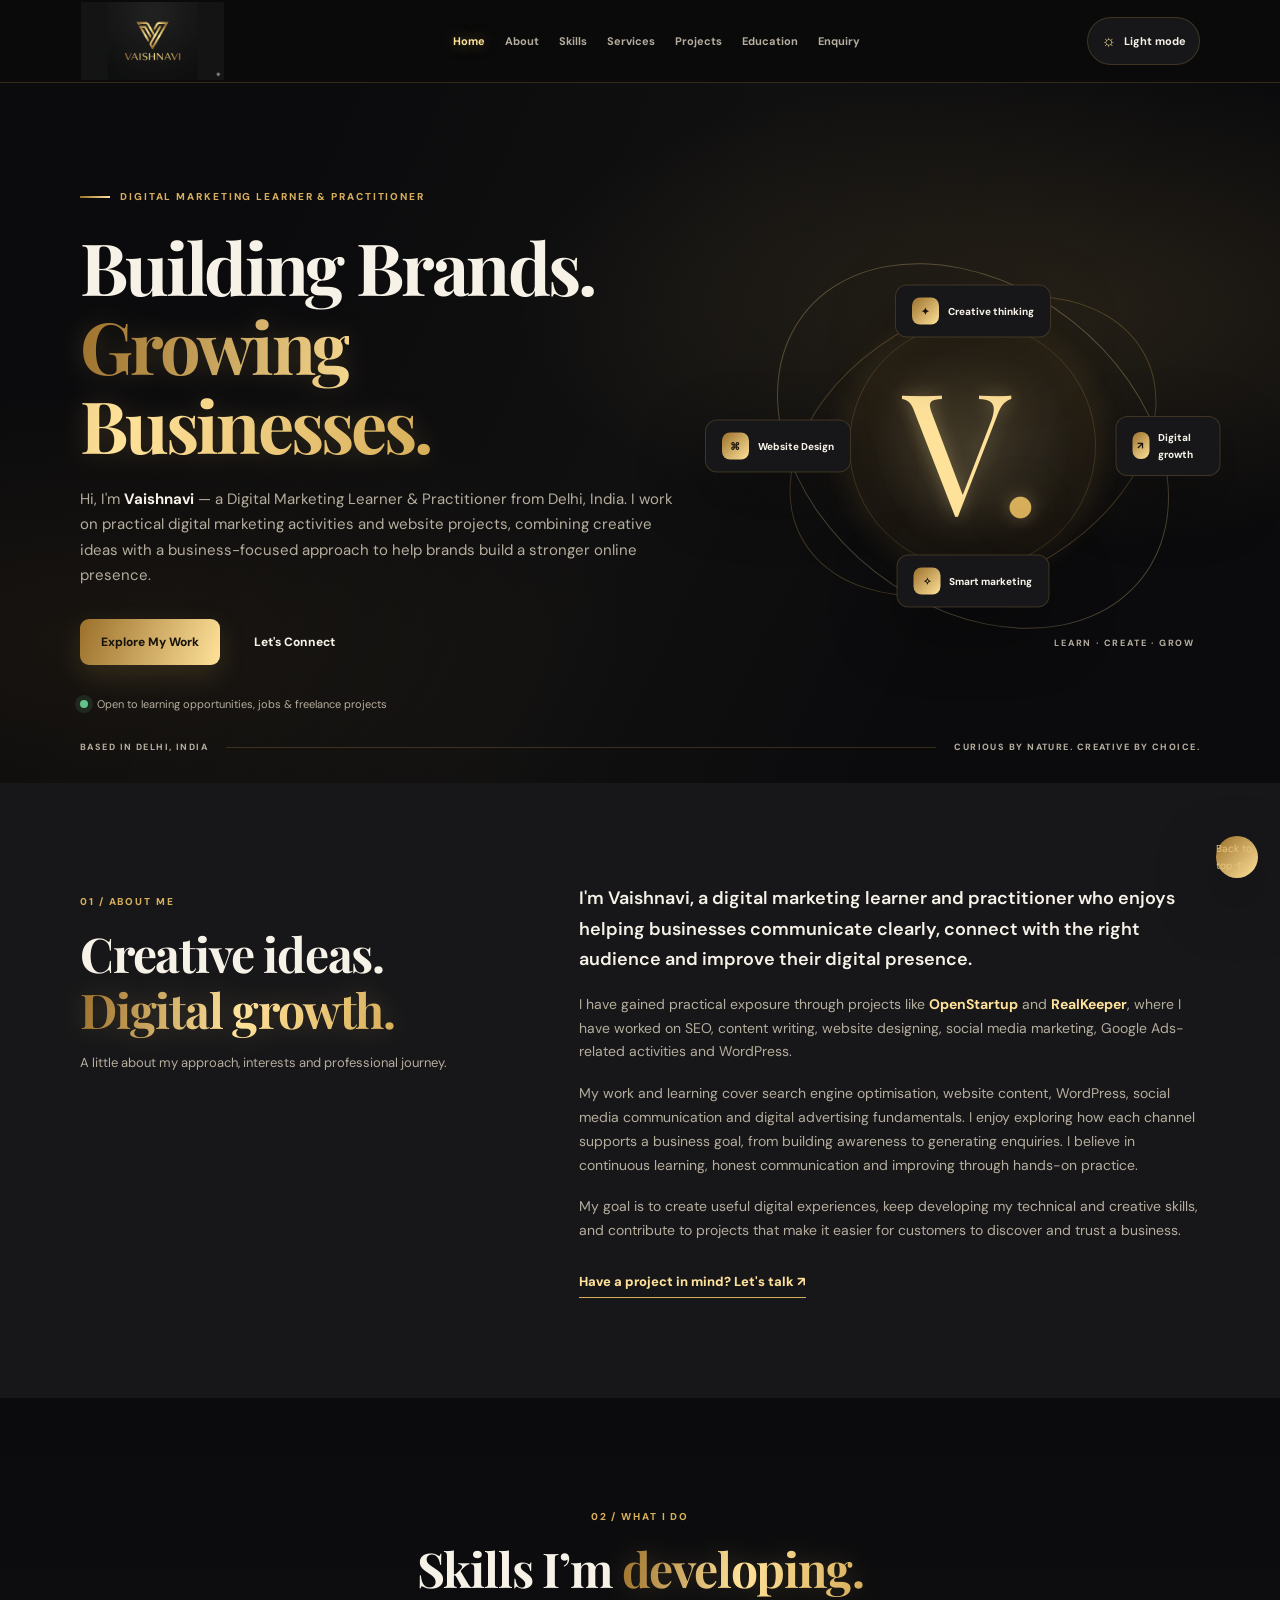
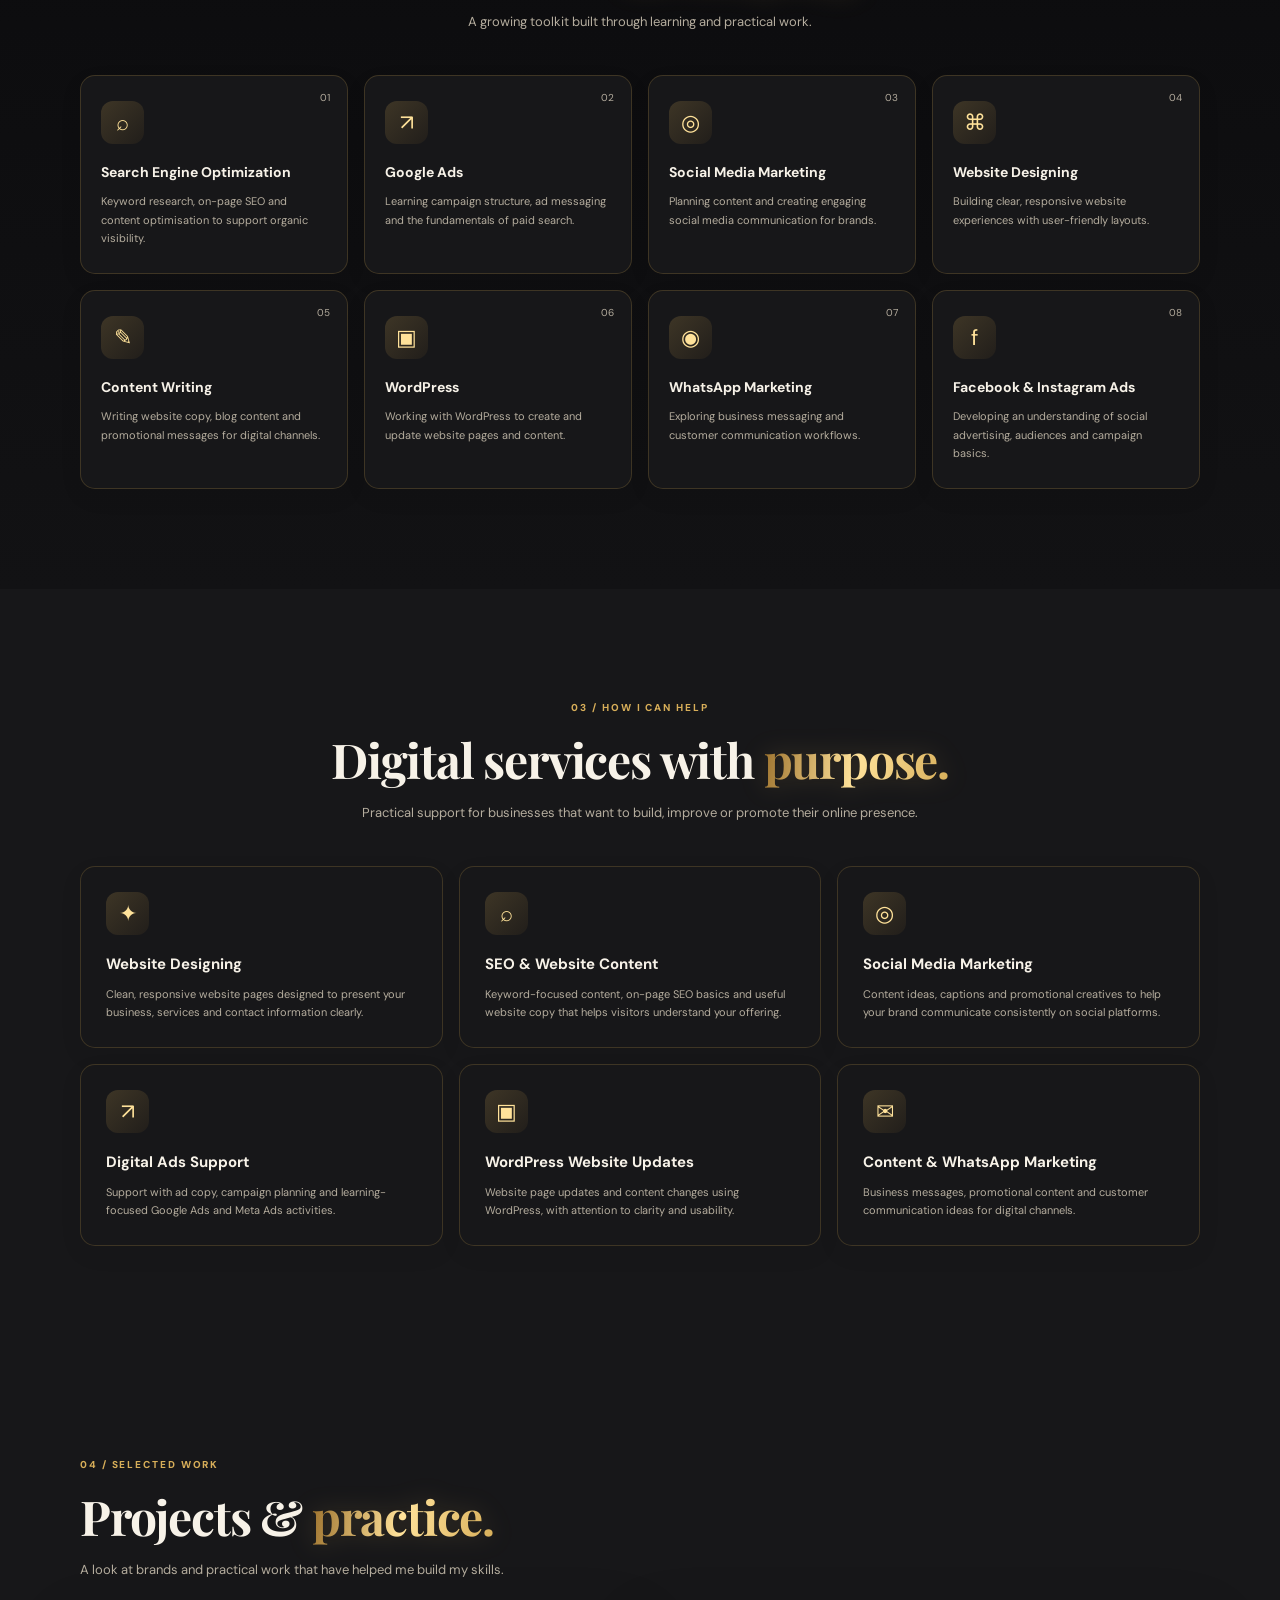
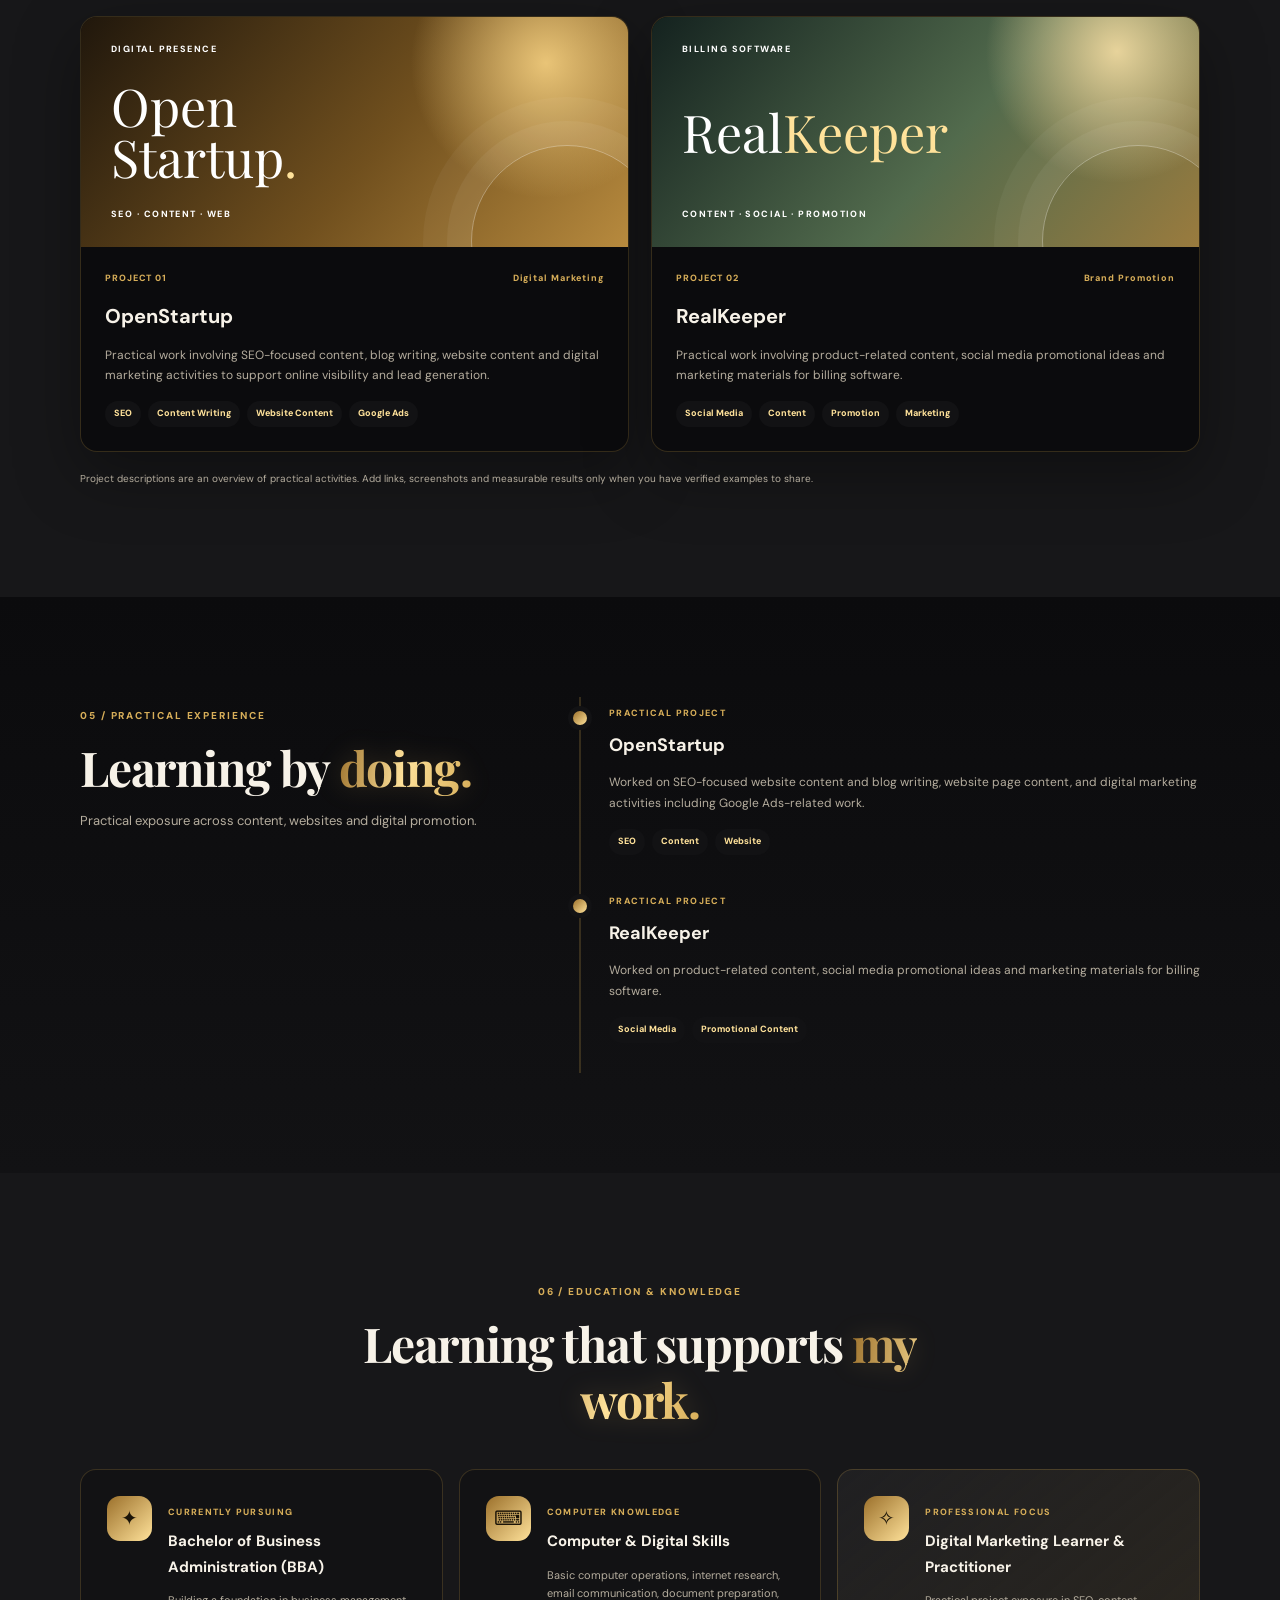
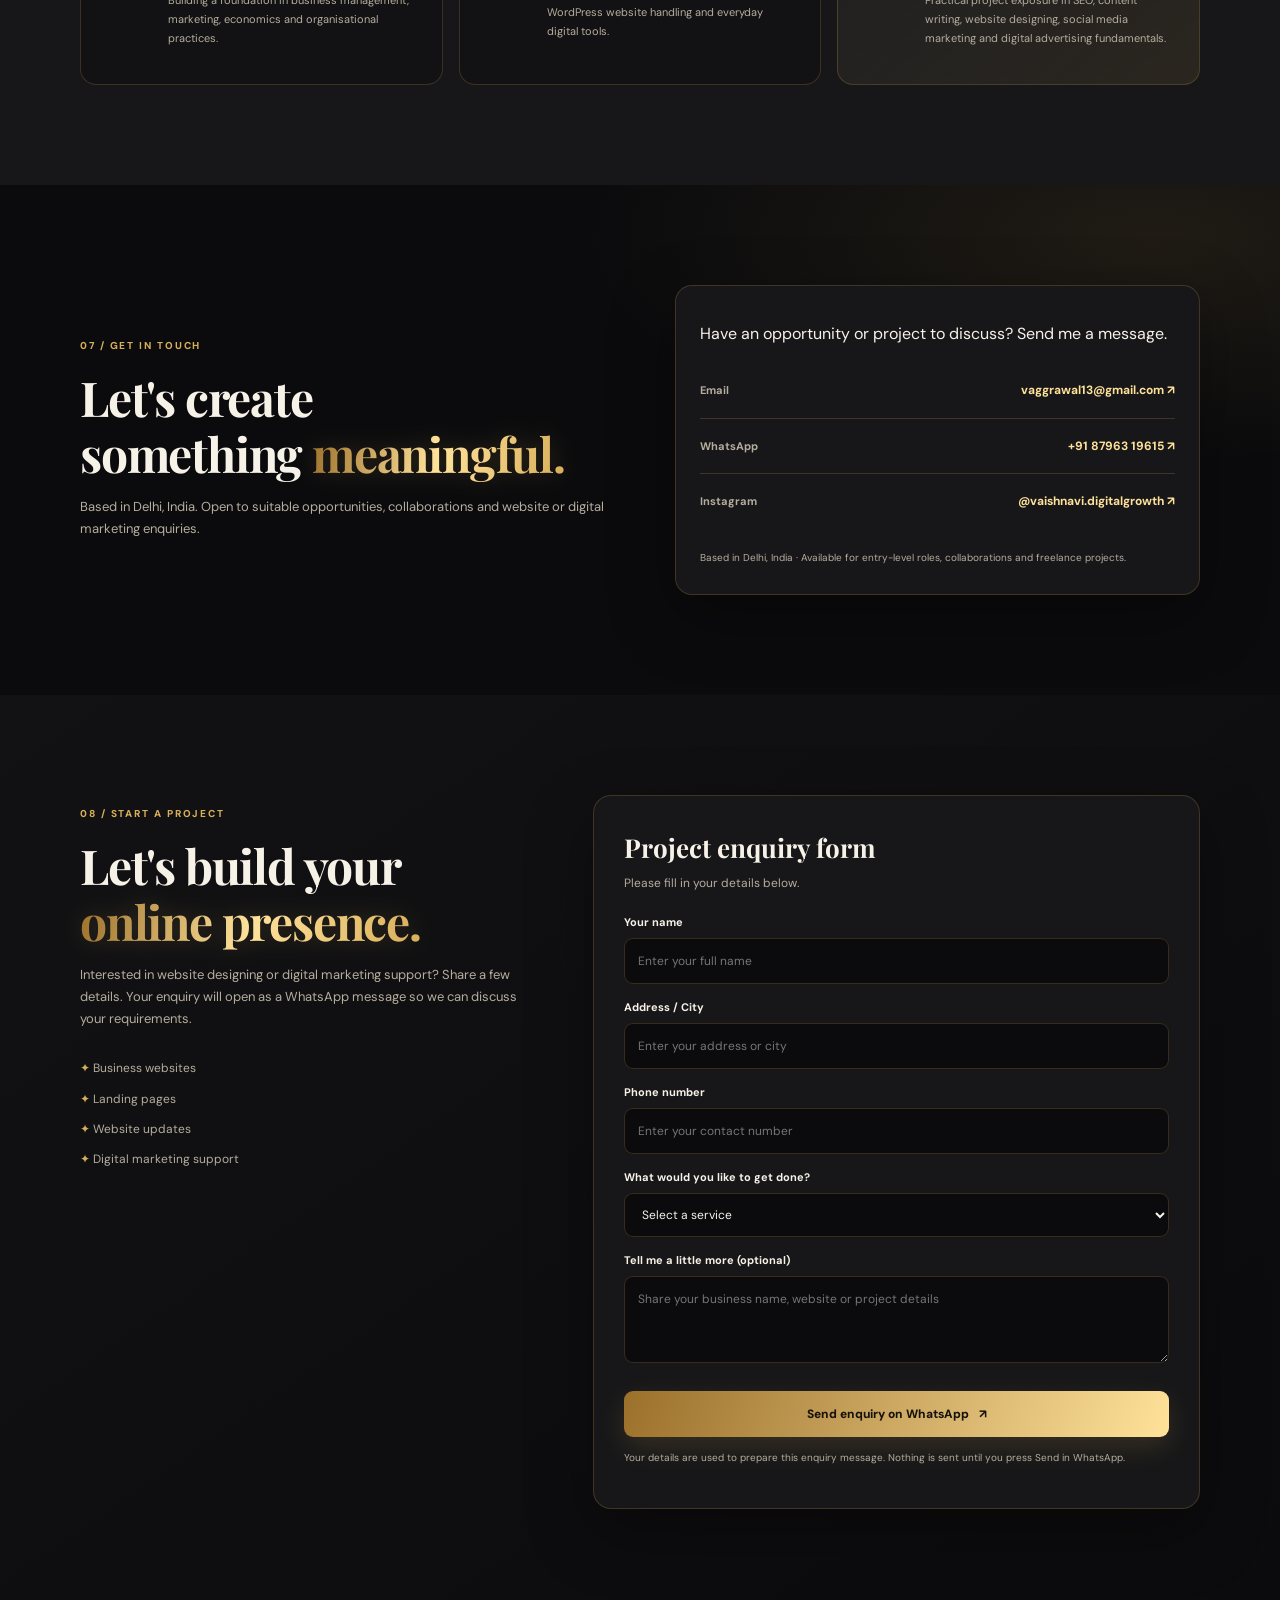
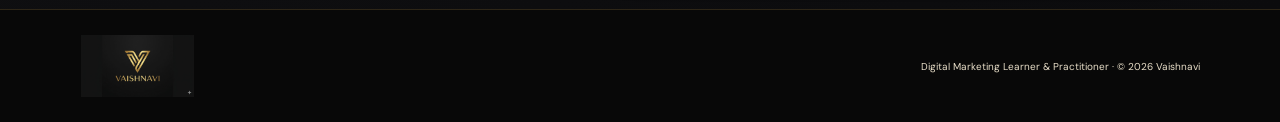
==== commit 0b2b633c: "Update index.html" ====
--- a/index.html
+++ b/index.html
@@ -31,8 +31,10 @@
 <h1>Building Brands.<br><span class="gold-text">Growing Businesses.</span></h1>      
           <p class="hero-intro">Hi, I'm <strong>Vaishnavi</strong> — a Digital Marketing Learner & Practitioner from Delhi, India. I work on practical digital marketing activities and website projects, combining creative ideas with a business-focused approach to help brands build a stronger online presence.</p>
           <div class="hero-actions">
-<a href="#projects" class="...">Explore My Work</a>           
-<a href="#contact" class="...">Let's Connect</a>       
+
+<a href="#projects" class="btn btn-primary">Explore My Work</a>
+
+<a href="#contact" class="btn btn-secondary">Let's Connect</a>
           </div>
           <div class="hero-note"><span class="availability-dot"></span> Open to learning opportunities, jobs & freelance projects</div>
         </div>
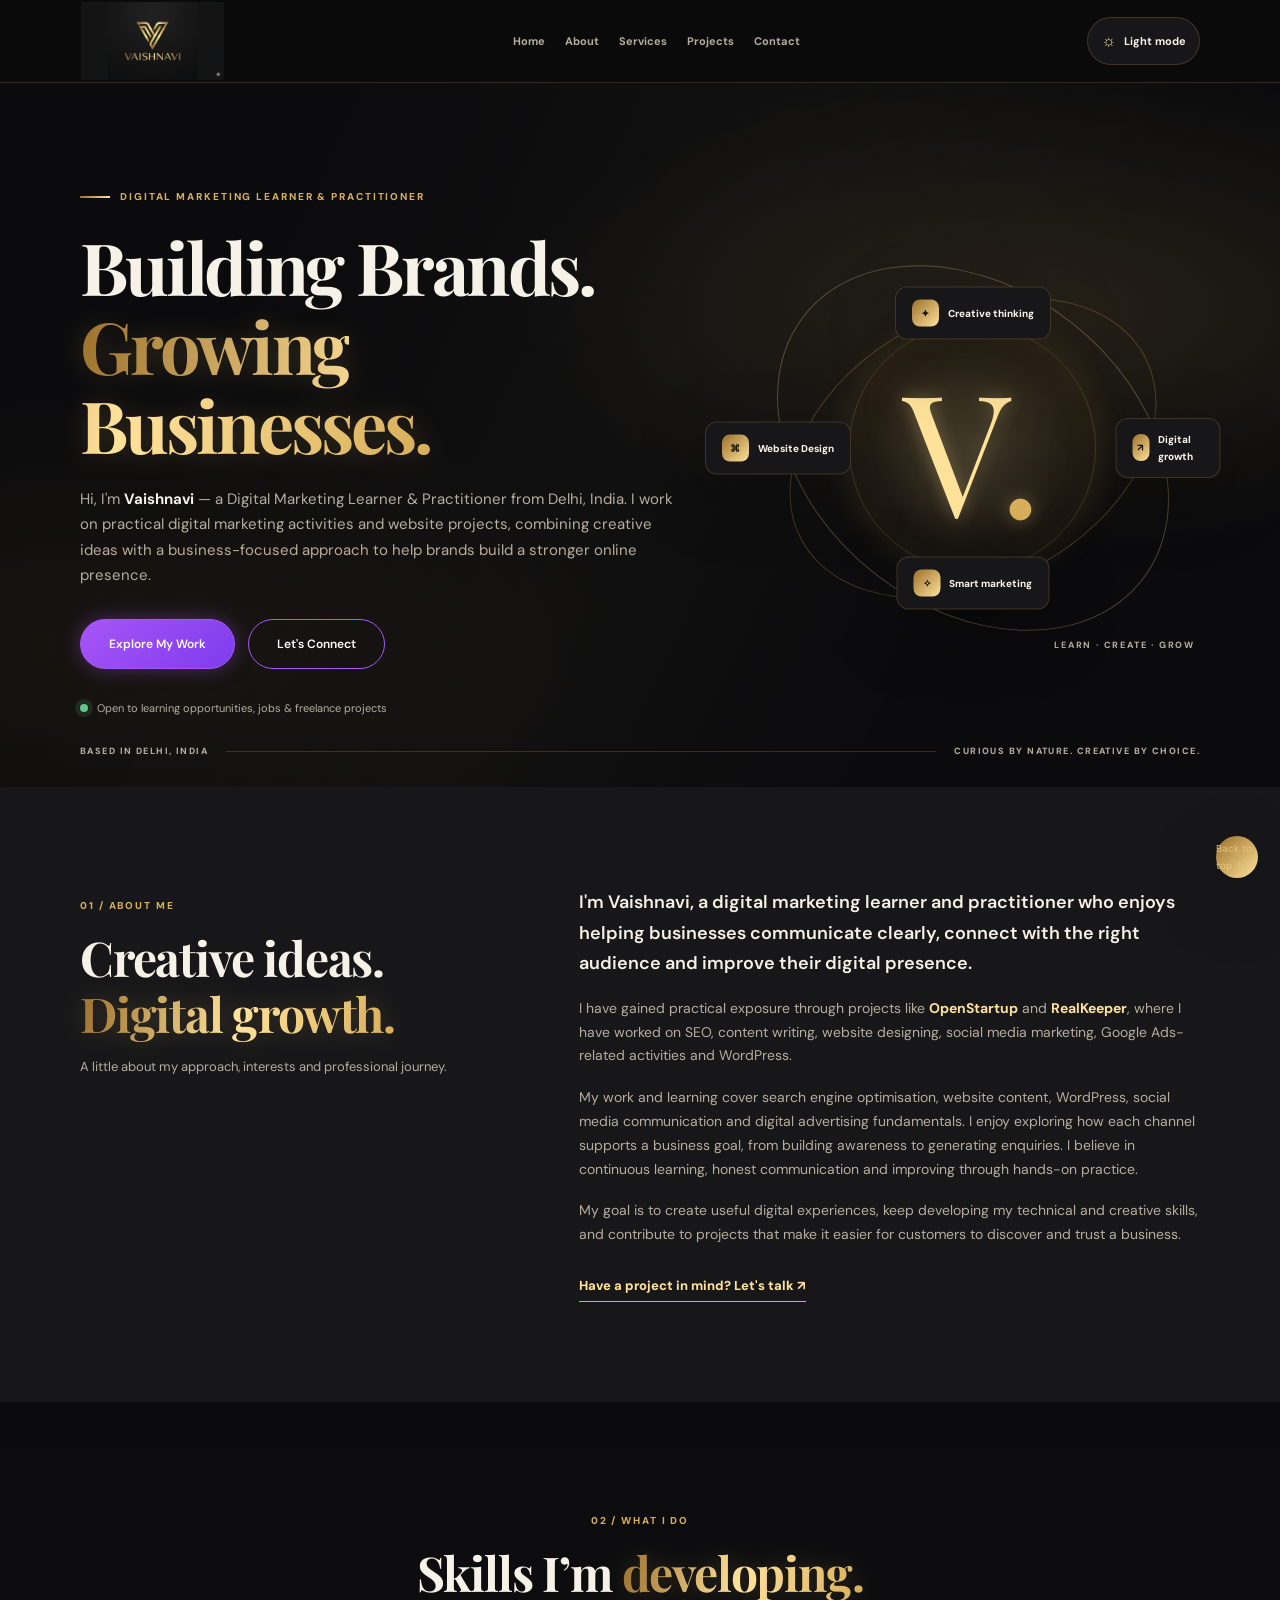
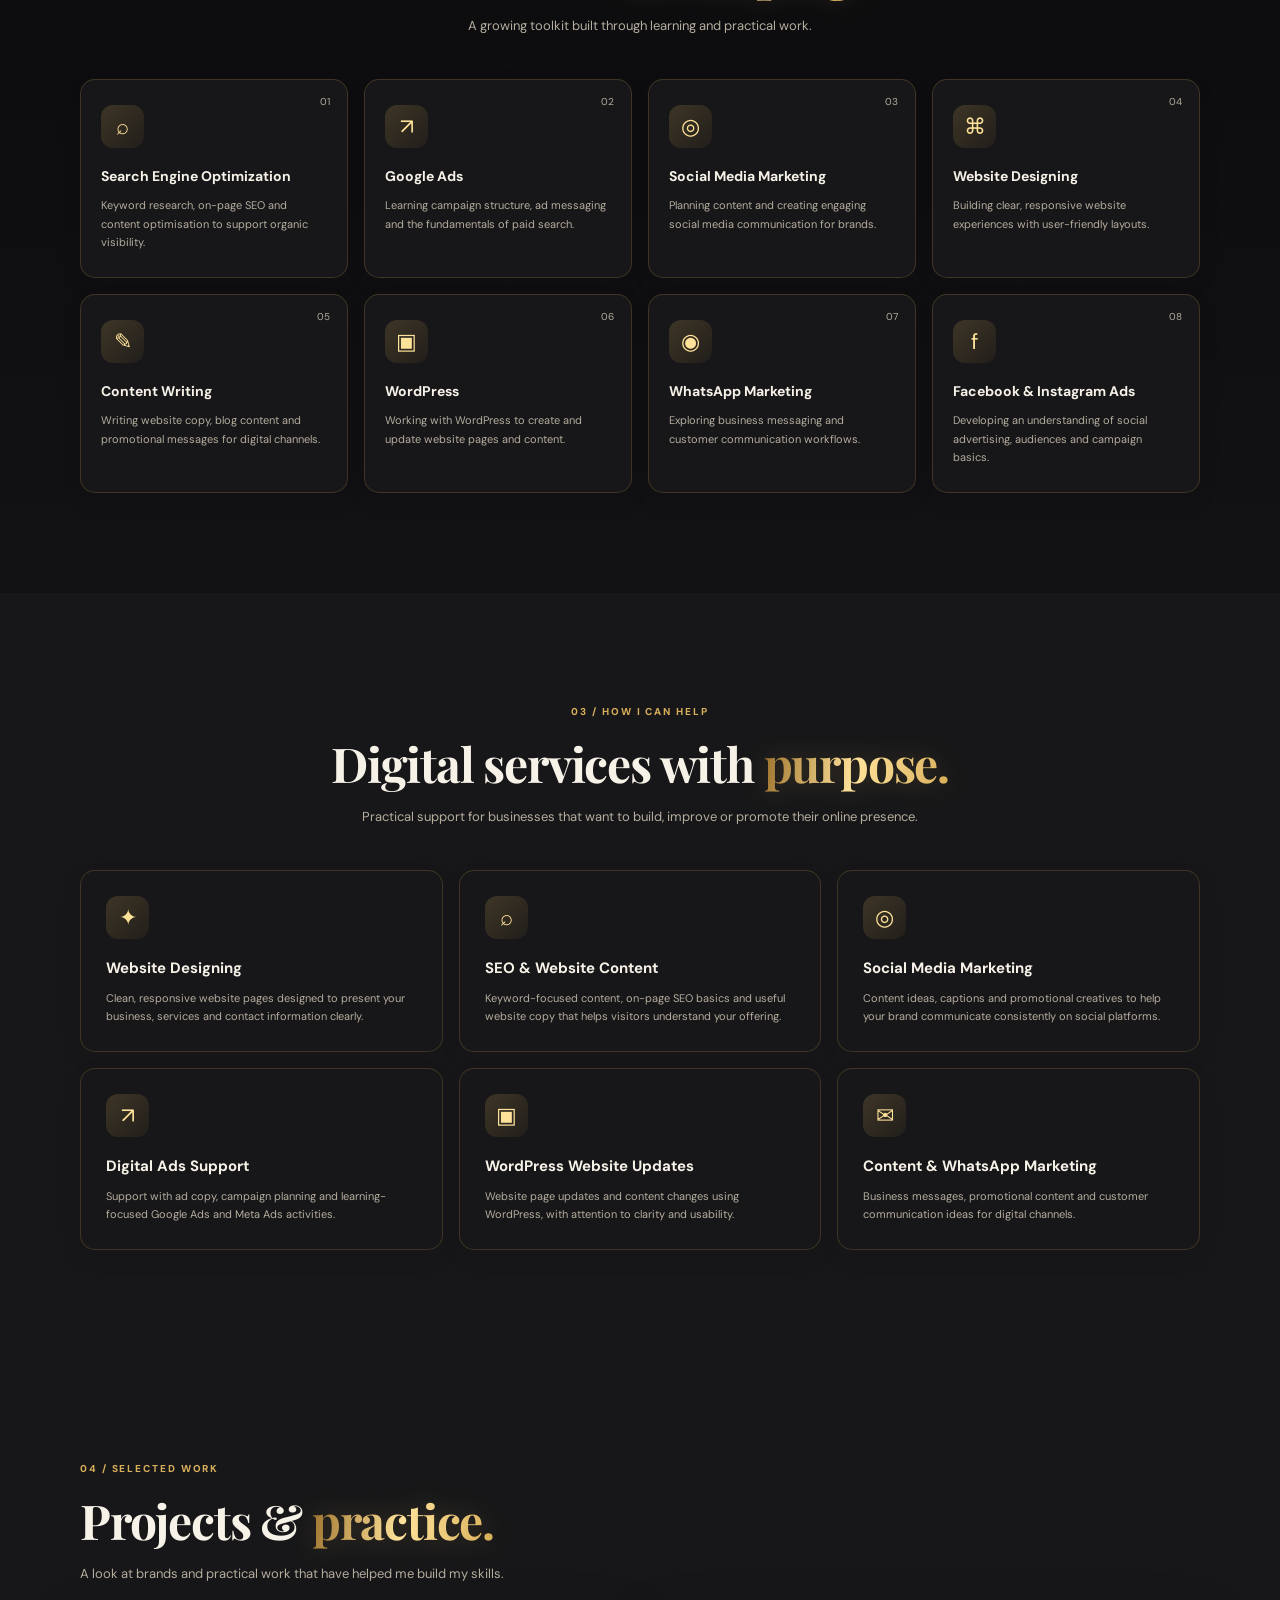
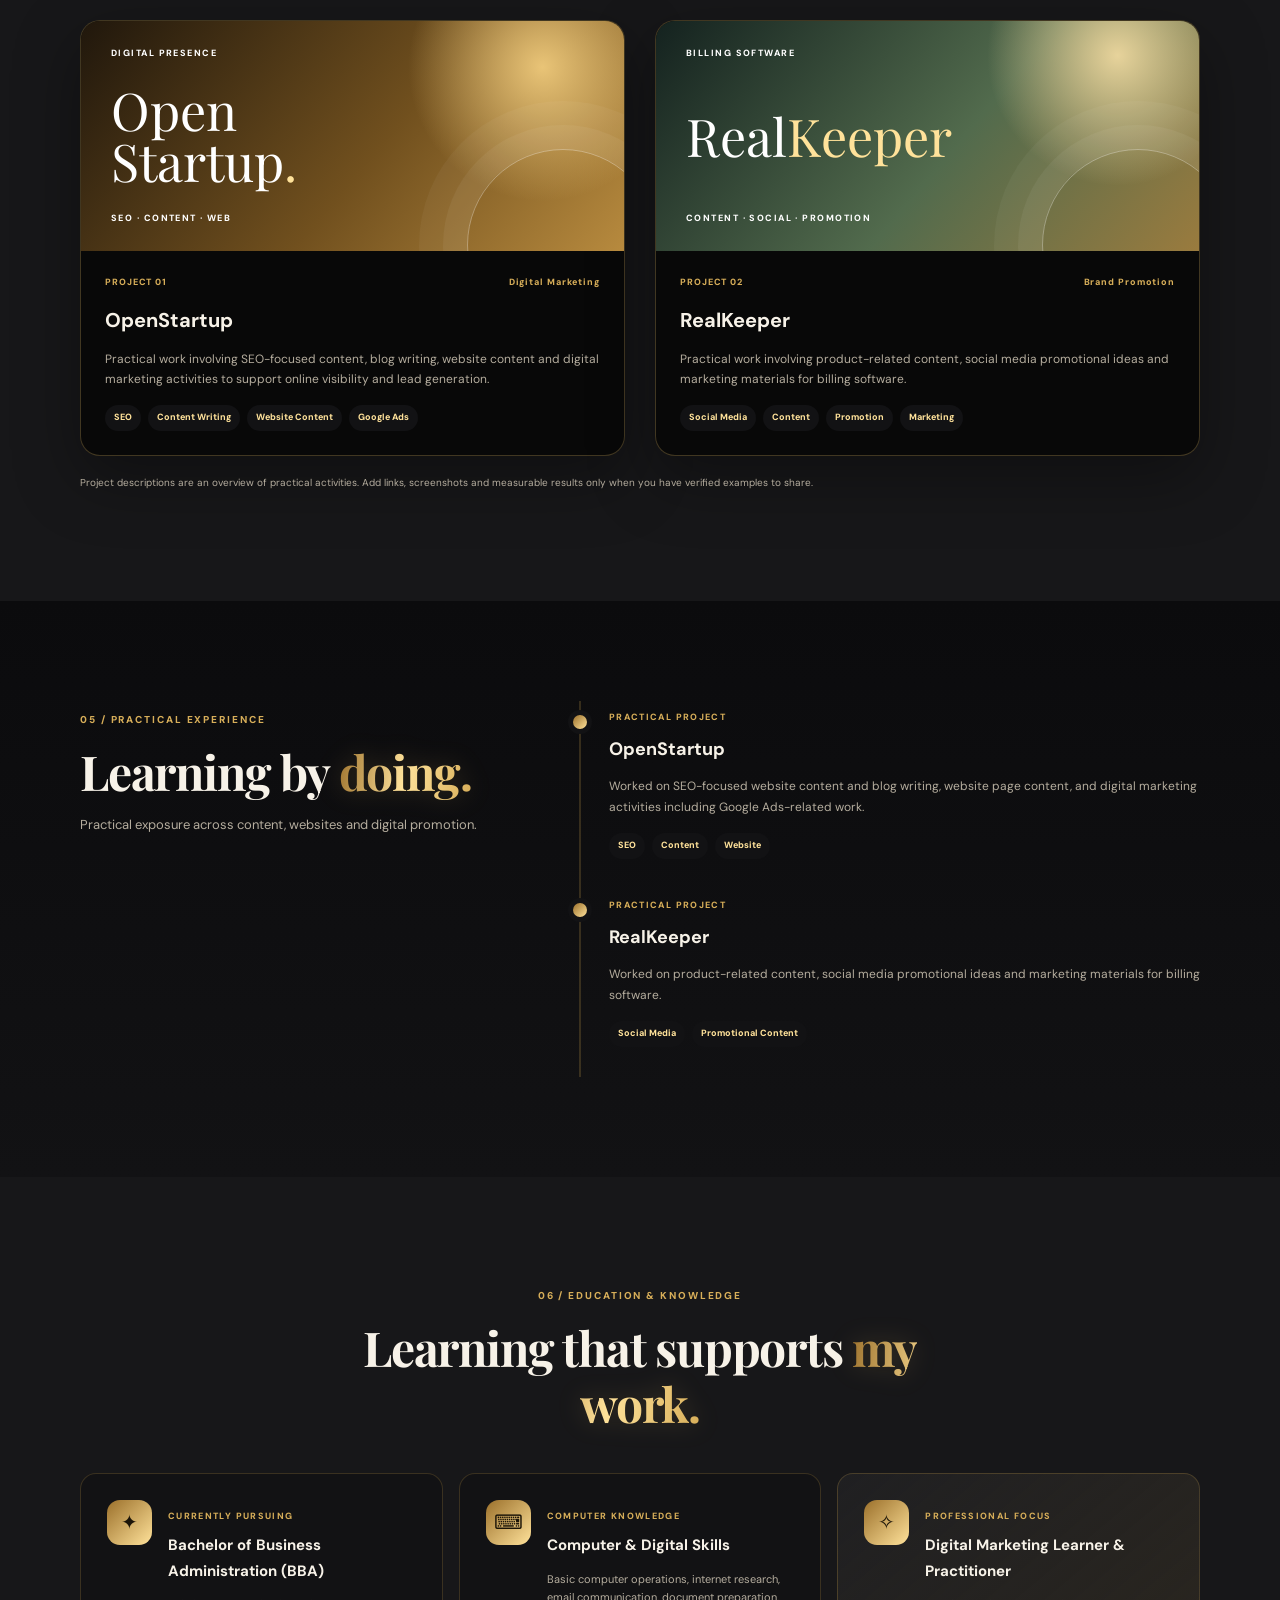
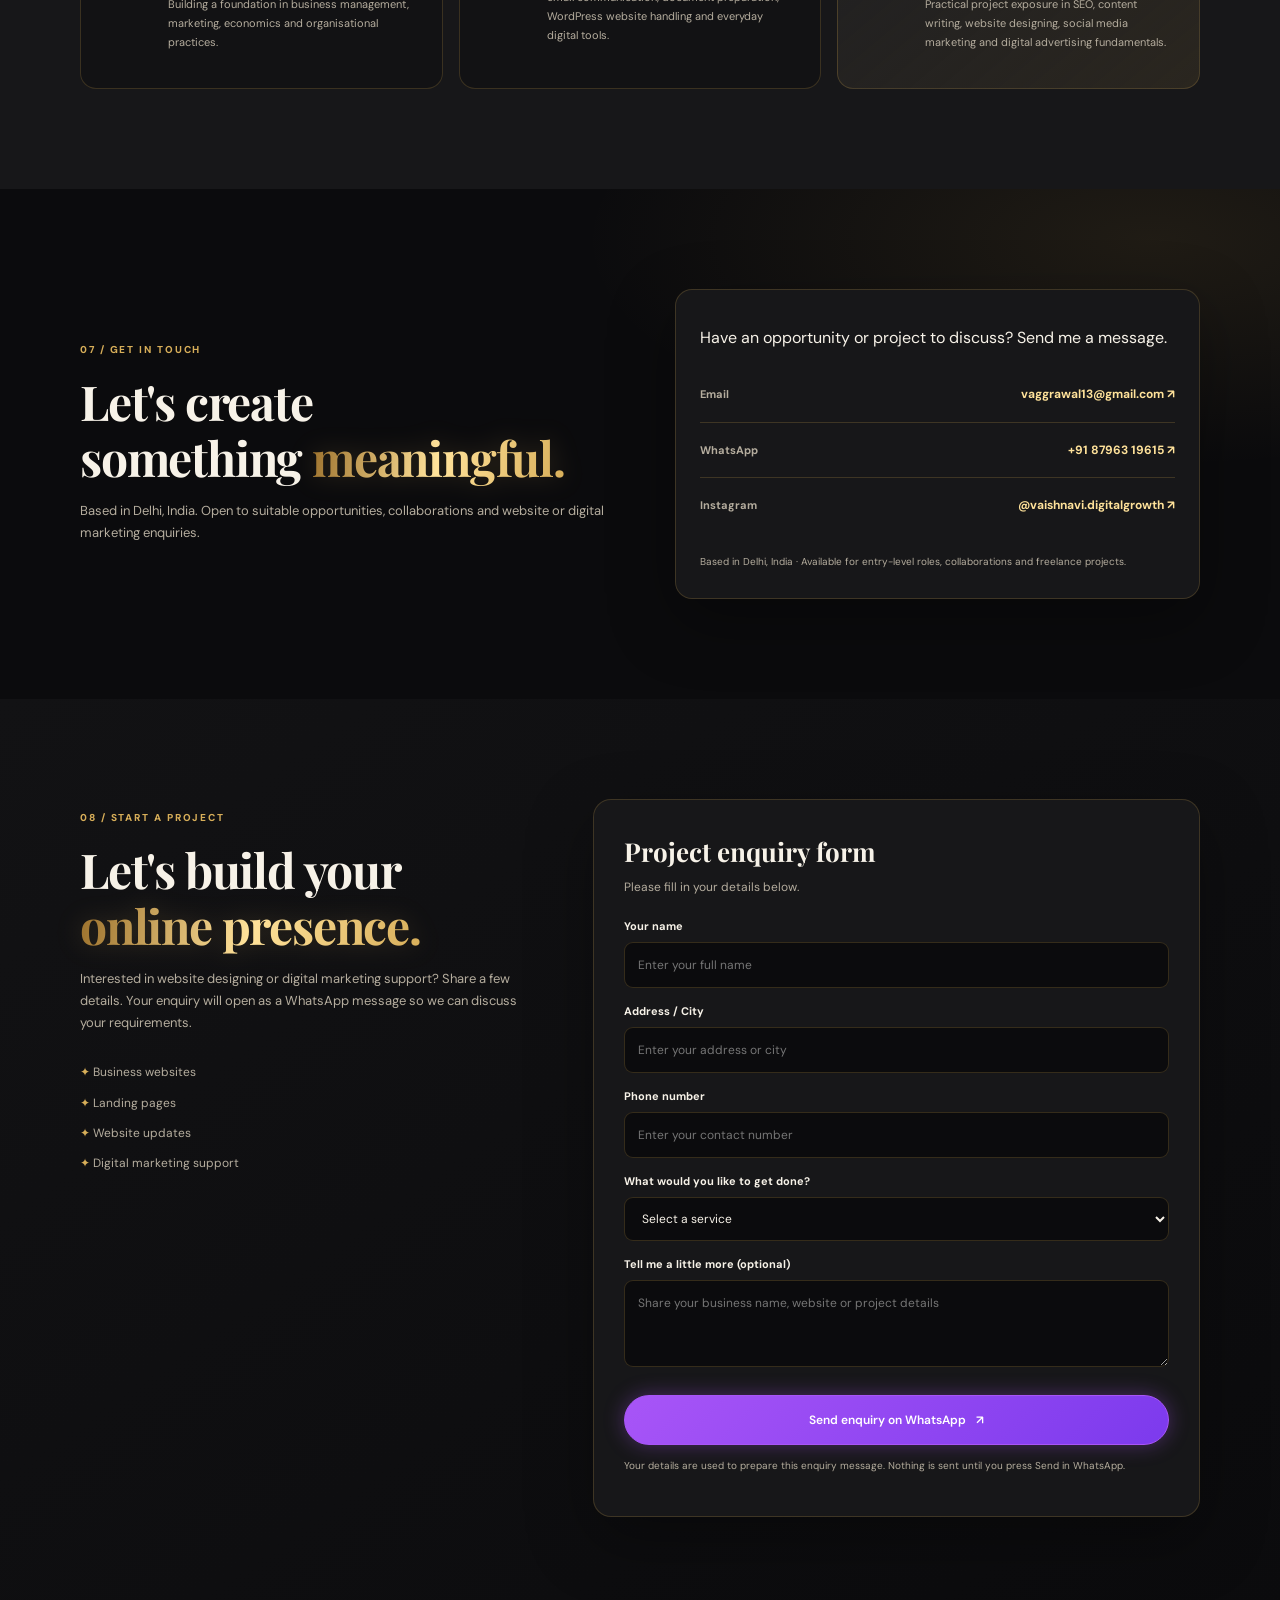
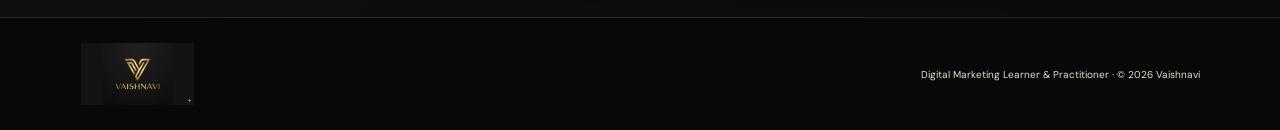
==== commit 4a4ebbb5: "Connect navigation links" ====
--- a/index.html
+++ b/index.html
@@ -17,7 +17,11 @@
       <a class="brand brand-image" href="#home" aria-label="Vaishnavi home"><img src="vaishnavi-logo.jpg" alt="Vaishnavi gold monogram logo"></a>
       <button class="menu-toggle" id="menuToggle" aria-label="Open navigation" aria-expanded="false"><span></span><span></span><span></span></button>
       <div class="nav-links" id="navLinks">
-        <a href="#home">Home</a><a href="#about">About</a><a href="#skills">Skills</a><a href="#services">Services</a><a href="#projects">Projects</a><a href="#education">Education</a><a href="#enquiry">Enquiry</a>
+<a href="index.html">Home</a>
+<a href="about.html">About</a>
+<a href="services.html">Services</a>
+<a href="projects.html">Projects</a>
+<a href="contact.html">Contact</a>
       </div>
       <button class="theme-toggle" id="themeToggle" type="button" aria-label="Switch to light theme"><span class="theme-icon">☼</span><span class="theme-label">Light mode</span></button>
     </nav>
--- a/style.css
+++ b/style.css
@@ -125,3 +125,247 @@
     transform: rotate(-360deg);
   }
 }
+
+/* Hero section buttons */
+.btn {
+  display: inline-flex;
+  align-items: center;
+  justify-content: center;
+  padding: 14px 28px;
+  border-radius: 50px;
+  font-weight: 600;
+  text-decoration: none;
+  transition: all 0.3s ease;
+  cursor: pointer;
+}
+
+.btn-primary {
+  background: linear-gradient(135deg, #a855f7, #7c3aed);
+  color: #ffffff;
+  border: 1px solid #a855f7;
+  box-shadow: 0 0 20px rgba(168, 85, 247, 0.35);
+}
+
+.btn-primary:hover {
+  transform: translateY(-4px);
+  box-shadow: 0 0 30px rgba(168, 85, 247, 0.6);
+}
+
+.btn-secondary {
+  background: transparent;
+  color: #ffffff;
+  border: 1px solid #a855f7;
+}
+
+.btn-secondary:hover {
+  background: rgba(168, 85, 247, 0.15);
+  transform: translateY(-4px);
+}
+
+/* =====================================
+   PROJECTS PAGE - BLACK & GOLD THEME
+===================================== */
+
+.projects-page {
+  width: min(1100px, 90%);
+  margin: 0 auto;
+  padding: 85px 0 70px;
+  color: #ffffff;
+}
+
+.projects-heading {
+  text-align: center;
+  max-width: 720px;
+  margin: 0 auto 55px;
+}
+
+.projects-label {
+  color: #d4af62;
+  font-size: 12px;
+  letter-spacing: 3px;
+  font-weight: 600;
+  margin-bottom: 18px;
+}
+
+.projects-heading h1 {
+  font-size: clamp(34px, 5vw, 58px);
+  margin-bottom: 20px;
+}
+
+.gold-text {
+  color: #d4af62;
+}
+
+.projects-description {
+  color: #c4c0b8;
+  font-size: 15px;
+  line-height: 1.9;
+}
+
+/* PROJECT GRID */
+
+.projects-grid {
+  display: grid;
+  grid-template-columns: repeat(2, minmax(0, 1fr));
+  gap: 30px;
+}
+
+/* PROJECT CARD */
+
+.project-card {
+  background: #080808;
+  border: 1px solid rgba(212, 175, 98, 0.28);
+  border-radius: 20px;
+  overflow: hidden;
+
+  transition:
+    transform 0.3s ease,
+    border-color 0.3s ease,
+    box-shadow 0.3s ease;
+}
+
+.project-card:hover {
+  transform: translateY(-6px);
+  border-color: #d4af62;
+  box-shadow: 0 15px 40px rgba(212, 175, 98, 0.08);
+}
+
+/* LOGO AREA */
+
+.project-logo-area {
+  height: 190px;
+  background: #000000;
+
+  display: flex;
+  align-items: center;
+  justify-content: center;
+
+  padding: 25px;
+  border-bottom: 1px solid rgba(212, 175, 98, 0.18);
+}
+
+.project-logo {
+  display: block;
+  width: auto;
+  height: auto;
+  max-width: 90%;
+  max-height: 125px;
+  object-fit: contain;
+}
+
+/* OpenStartup logo is a wide banner */
+.openstartup-logo {
+  max-width: 95%;
+  max-height: 125px;
+}
+
+/* RealKeeper logo is a compact wordmark */
+.realkeeper-logo {
+  max-width: 75%;
+  max-height: 100px;
+}
+
+/* CARD CONTENT */
+
+.project-details {
+  padding: 30px;
+}
+
+.project-type {
+  color: #d4af62;
+  font-size: 10px;
+  letter-spacing: 2.5px;
+  font-weight: 600;
+  margin-bottom: 12px;
+}
+
+.project-details h2 {
+  color: #ffffff;
+  font-size: 27px;
+  margin-bottom: 15px;
+}
+
+.project-description {
+  color: #c4c0b8;
+  font-size: 14px;
+  line-height: 1.9;
+}
+
+/* SKILL TAGS */
+
+.project-skills {
+  display: flex;
+  flex-wrap: wrap;
+  gap: 9px;
+  margin: 22px 0;
+}
+
+.project-skills span {
+  color: #d4af62;
+  background: rgba(212, 175, 98, 0.07);
+  border: 1px solid rgba(212, 175, 98, 0.25);
+
+  padding: 7px 12px;
+  border-radius: 50px;
+  font-size: 11px;
+}
+
+/* WEBSITE LINK */
+
+.project-website-link {
+  display: inline-flex;
+  align-items: center;
+  gap: 10px;
+
+  color: #d4af62;
+  text-decoration: none;
+  font-size: 14px;
+  font-weight: 600;
+
+  margin-top: 8px;
+  transition: gap 0.2s ease;
+}
+
+.project-website-link:hover {
+  gap: 15px;
+}
+
+/* CONTACT SECTION */
+
+.projects-contact {
+  text-align: center;
+  margin-top: 85px;
+}
+
+.projects-contact h2 {
+  color: #ffffff;
+  font-size: clamp(25px, 4vw, 38px);
+  margin-bottom: 15px;
+}
+
+.projects-contact p {
+  color: #c4c0b8;
+  margin-bottom: 25px;
+}
+
+/* MOBILE RESPONSIVE */
+
+@media (max-width: 700px) {
+
+  .projects-page {
+    padding-top: 55px;
+  }
+
+  .projects-grid {
+    grid-template-columns: 1fr;
+  }
+
+  .project-logo-area {
+    height: 160px;
+  }
+
+  .project-details {
+    padding: 24px;
+  }
+
+}
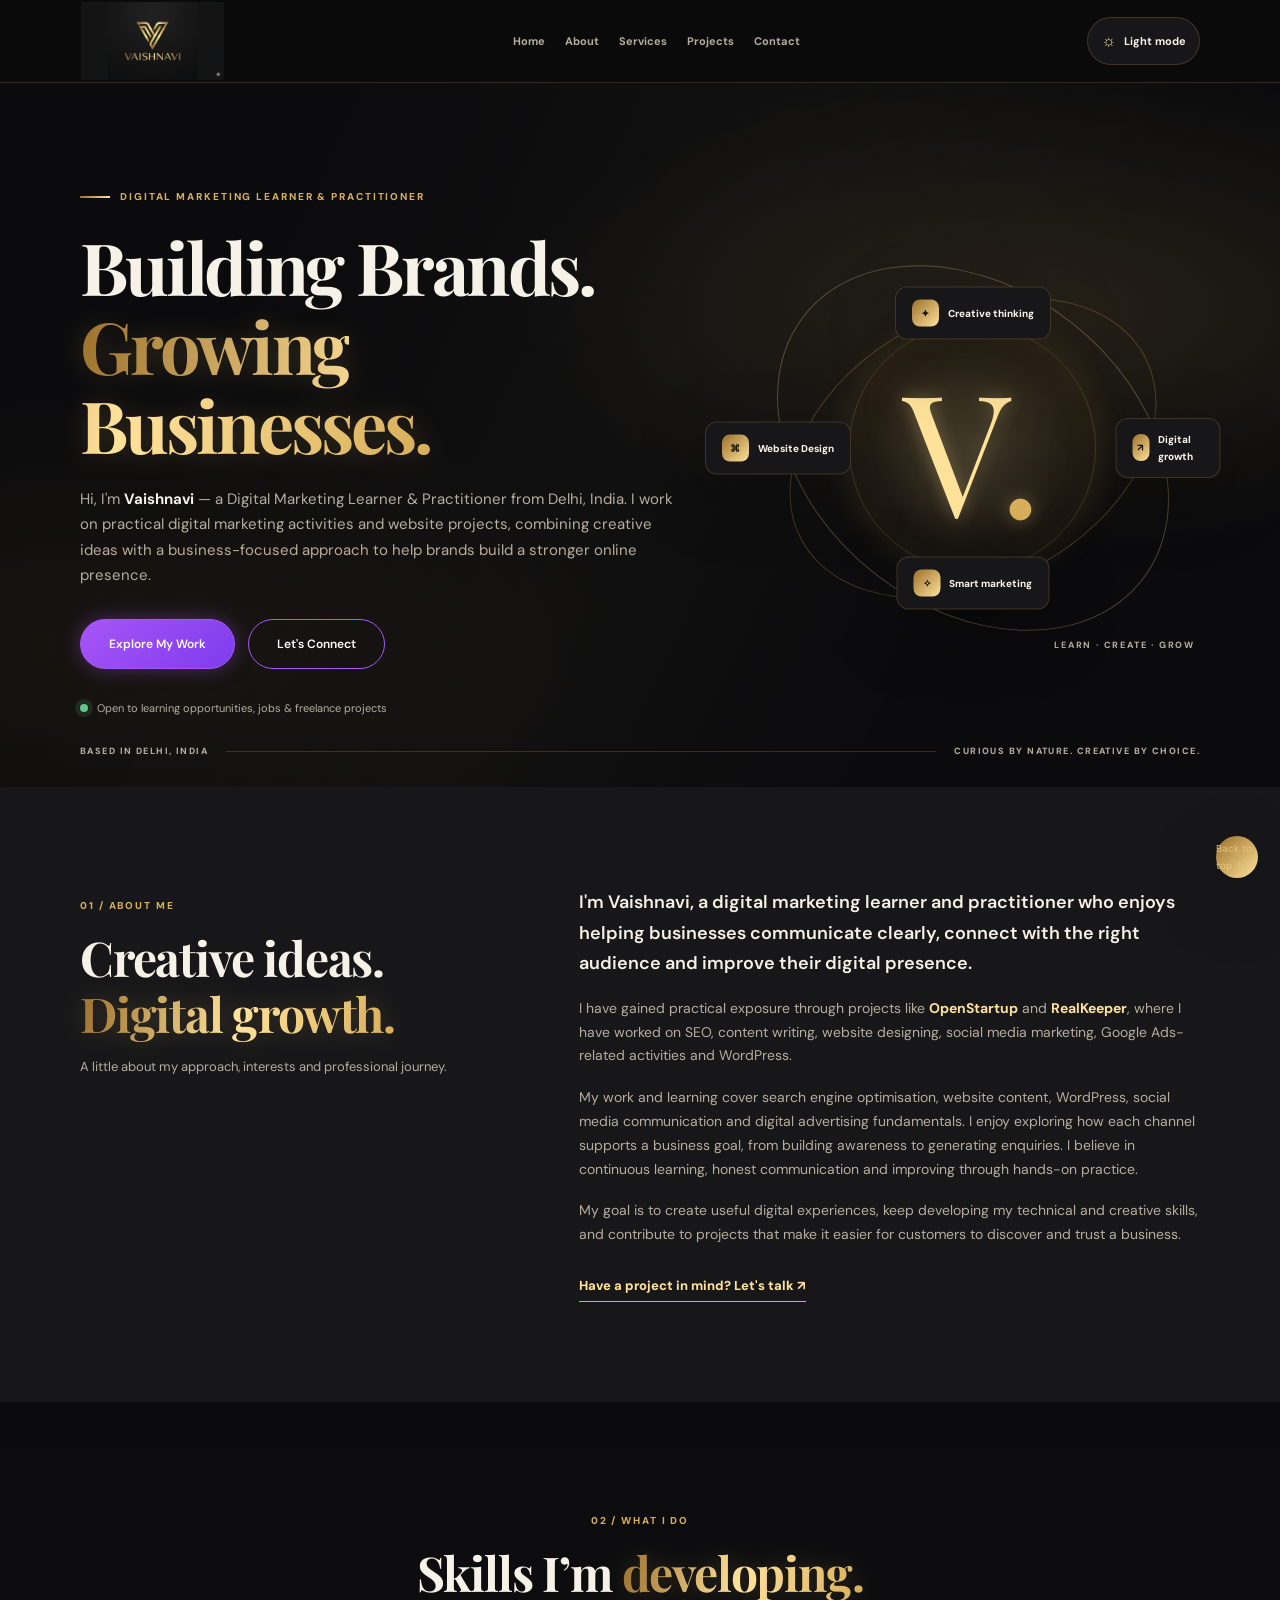
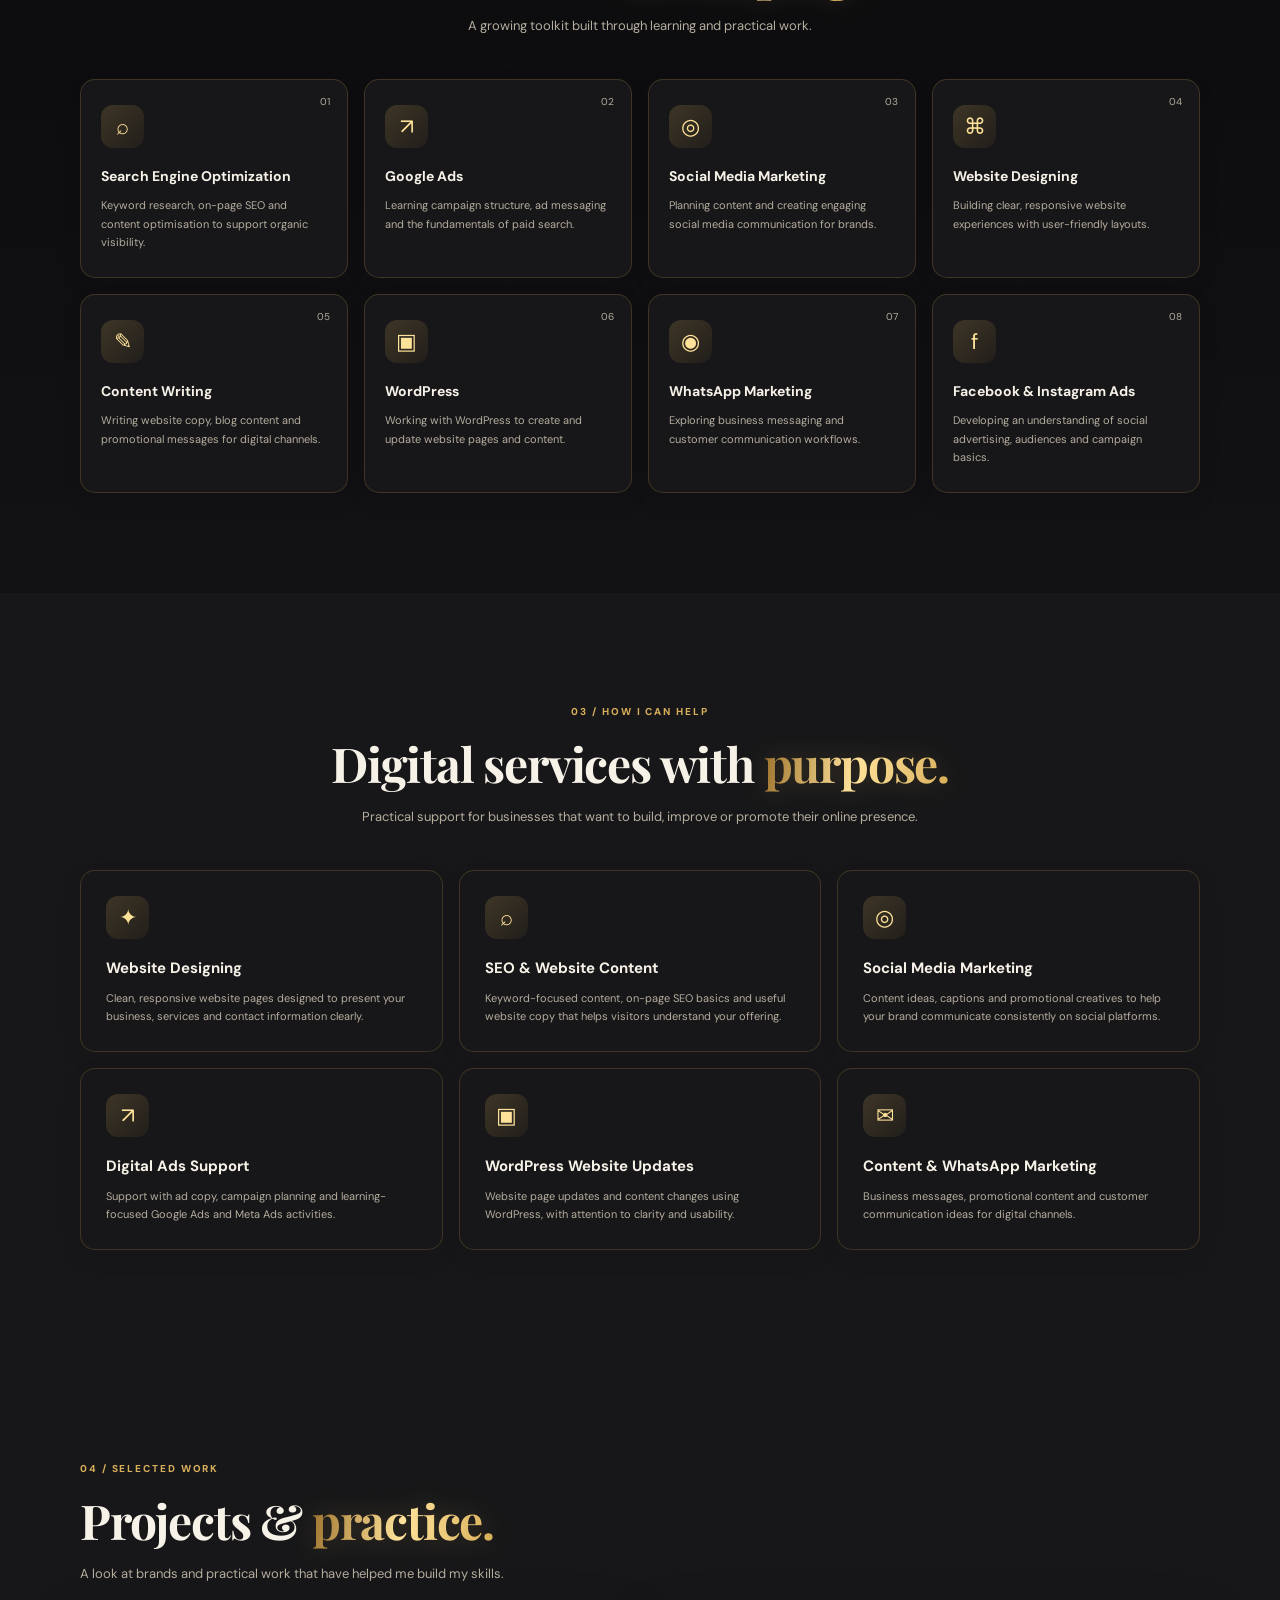
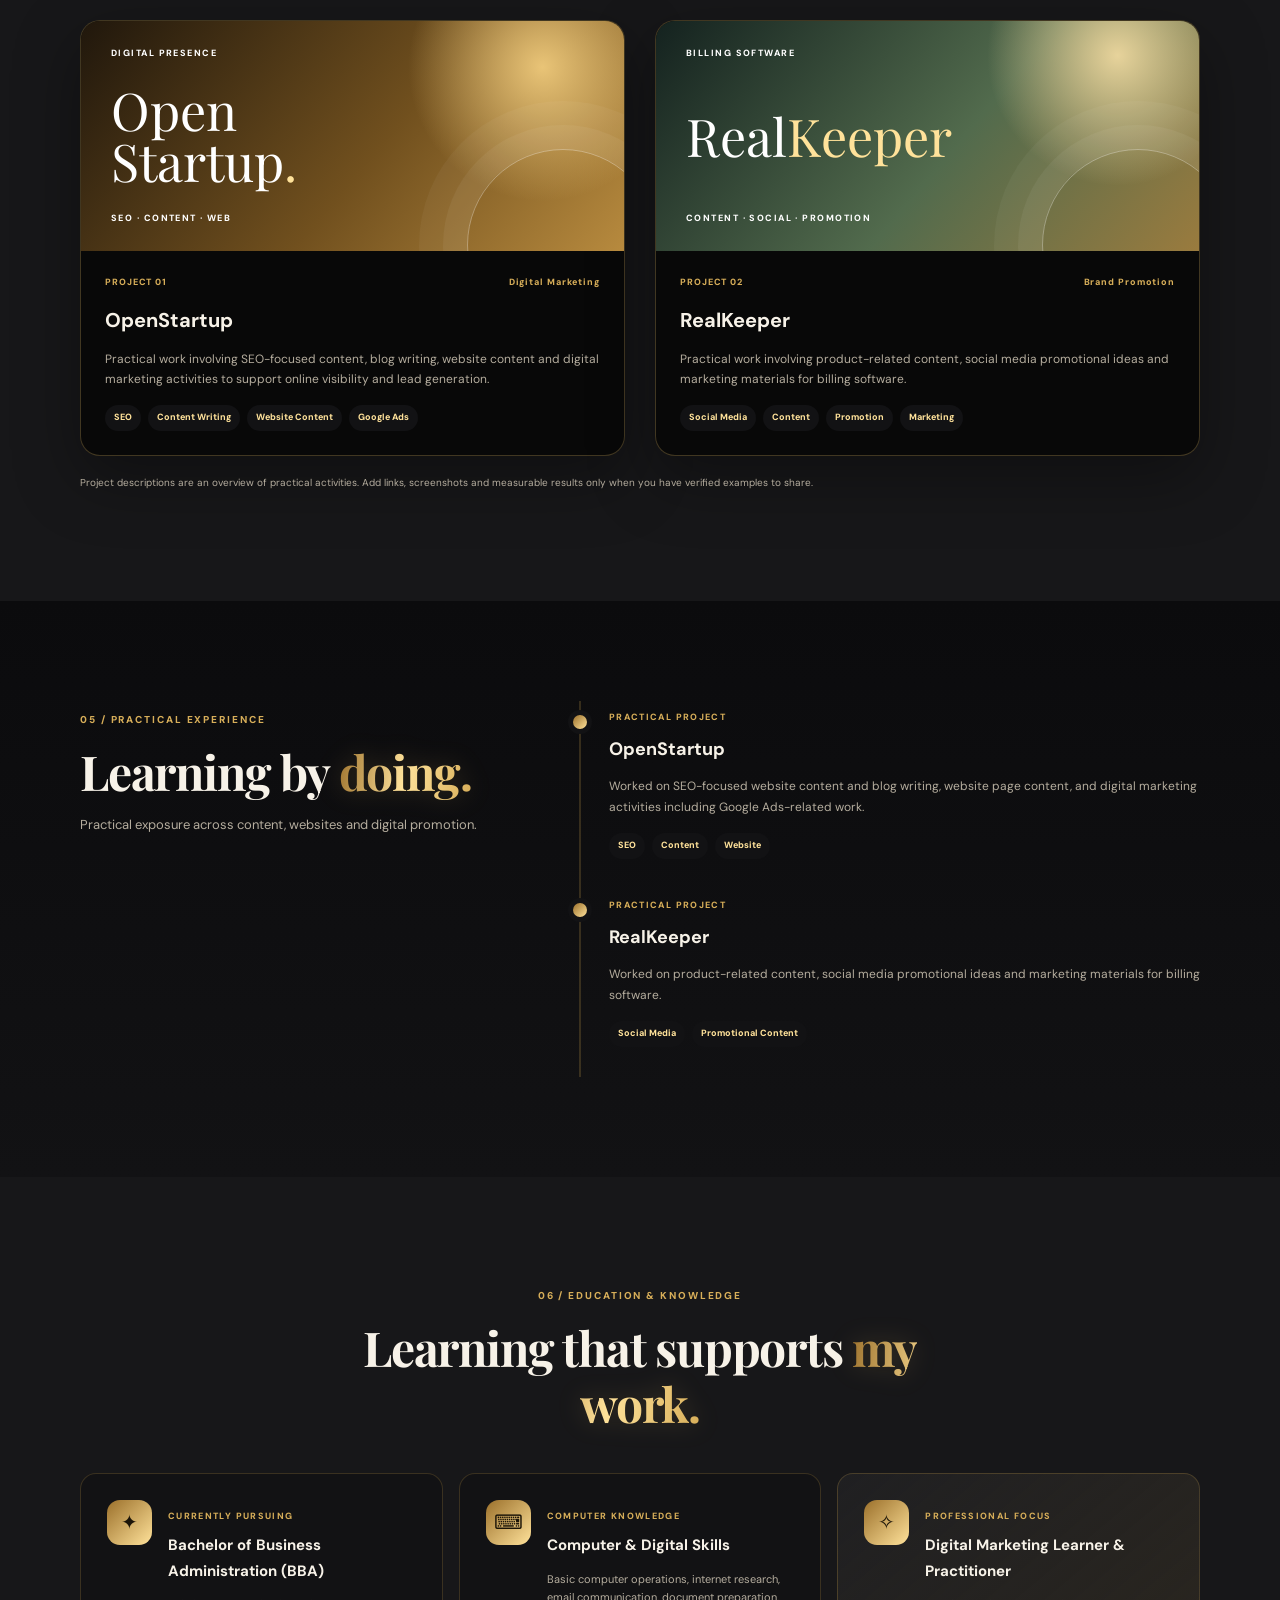
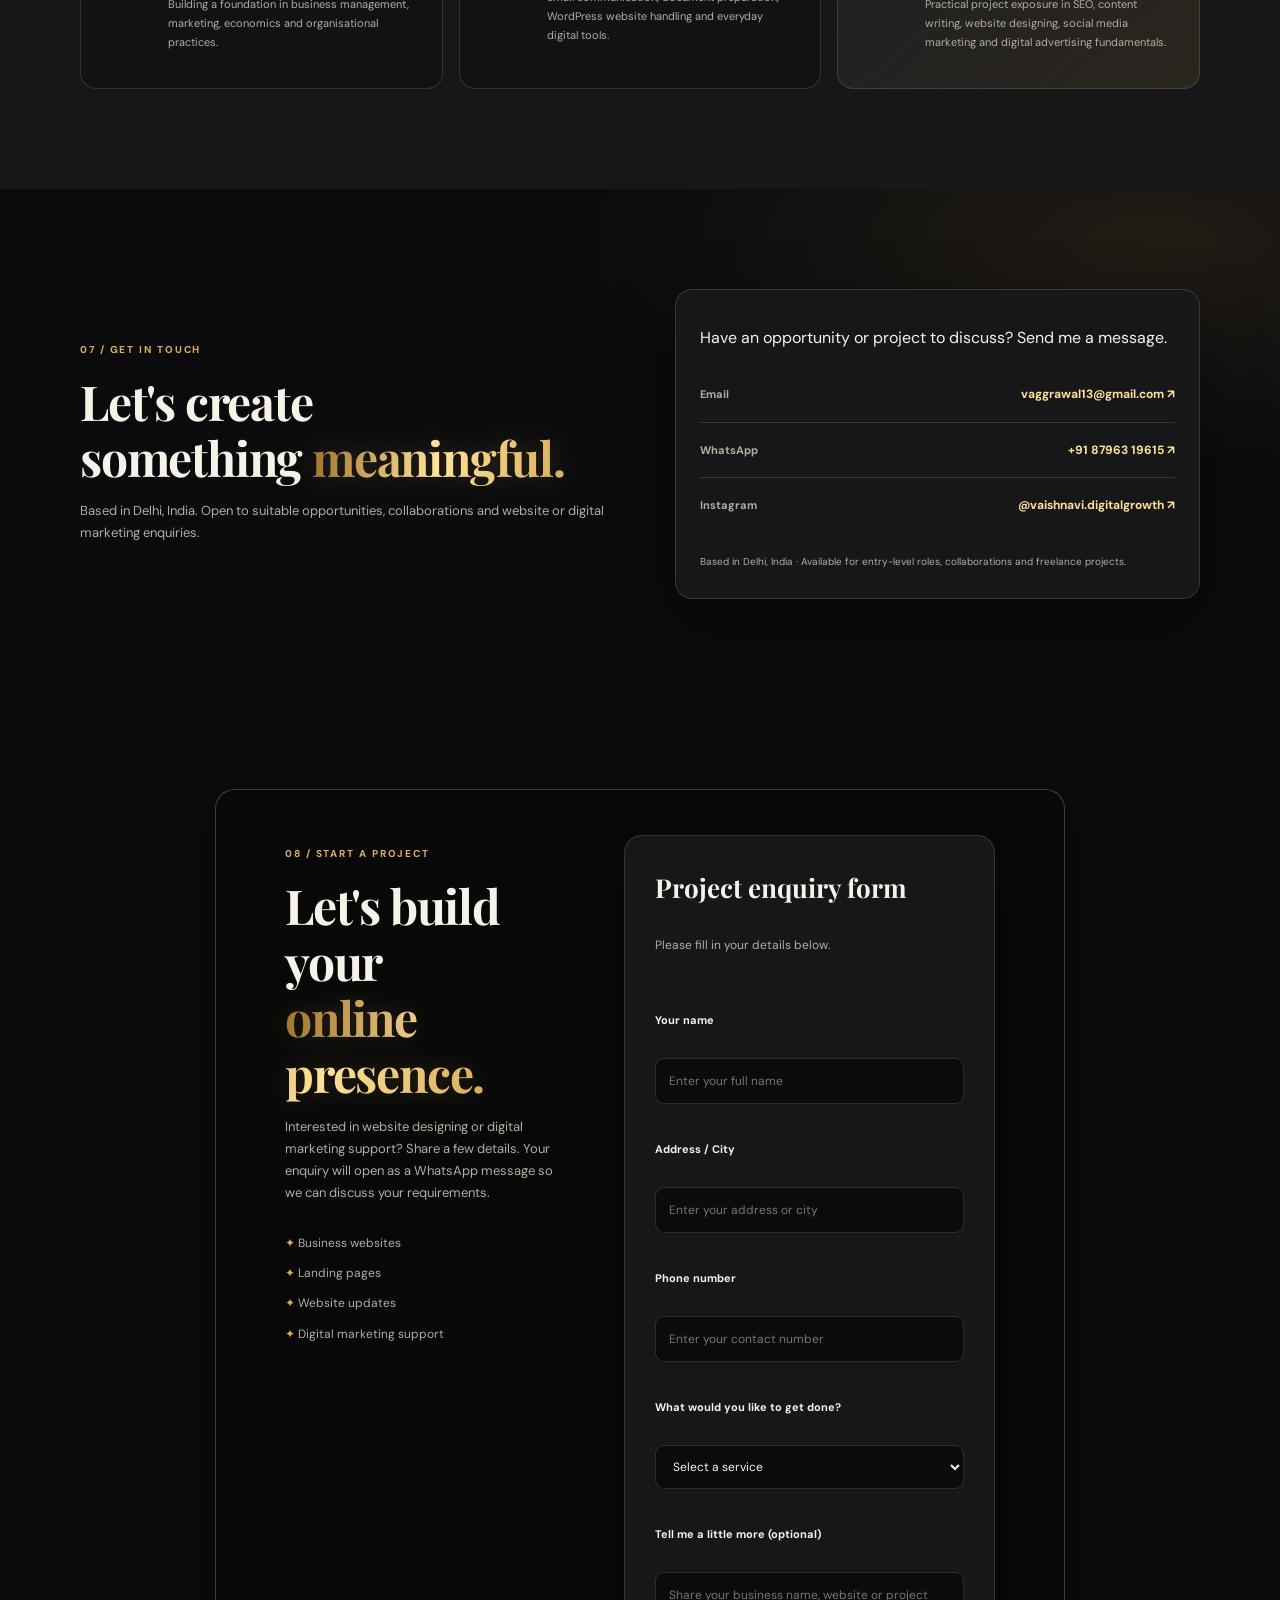
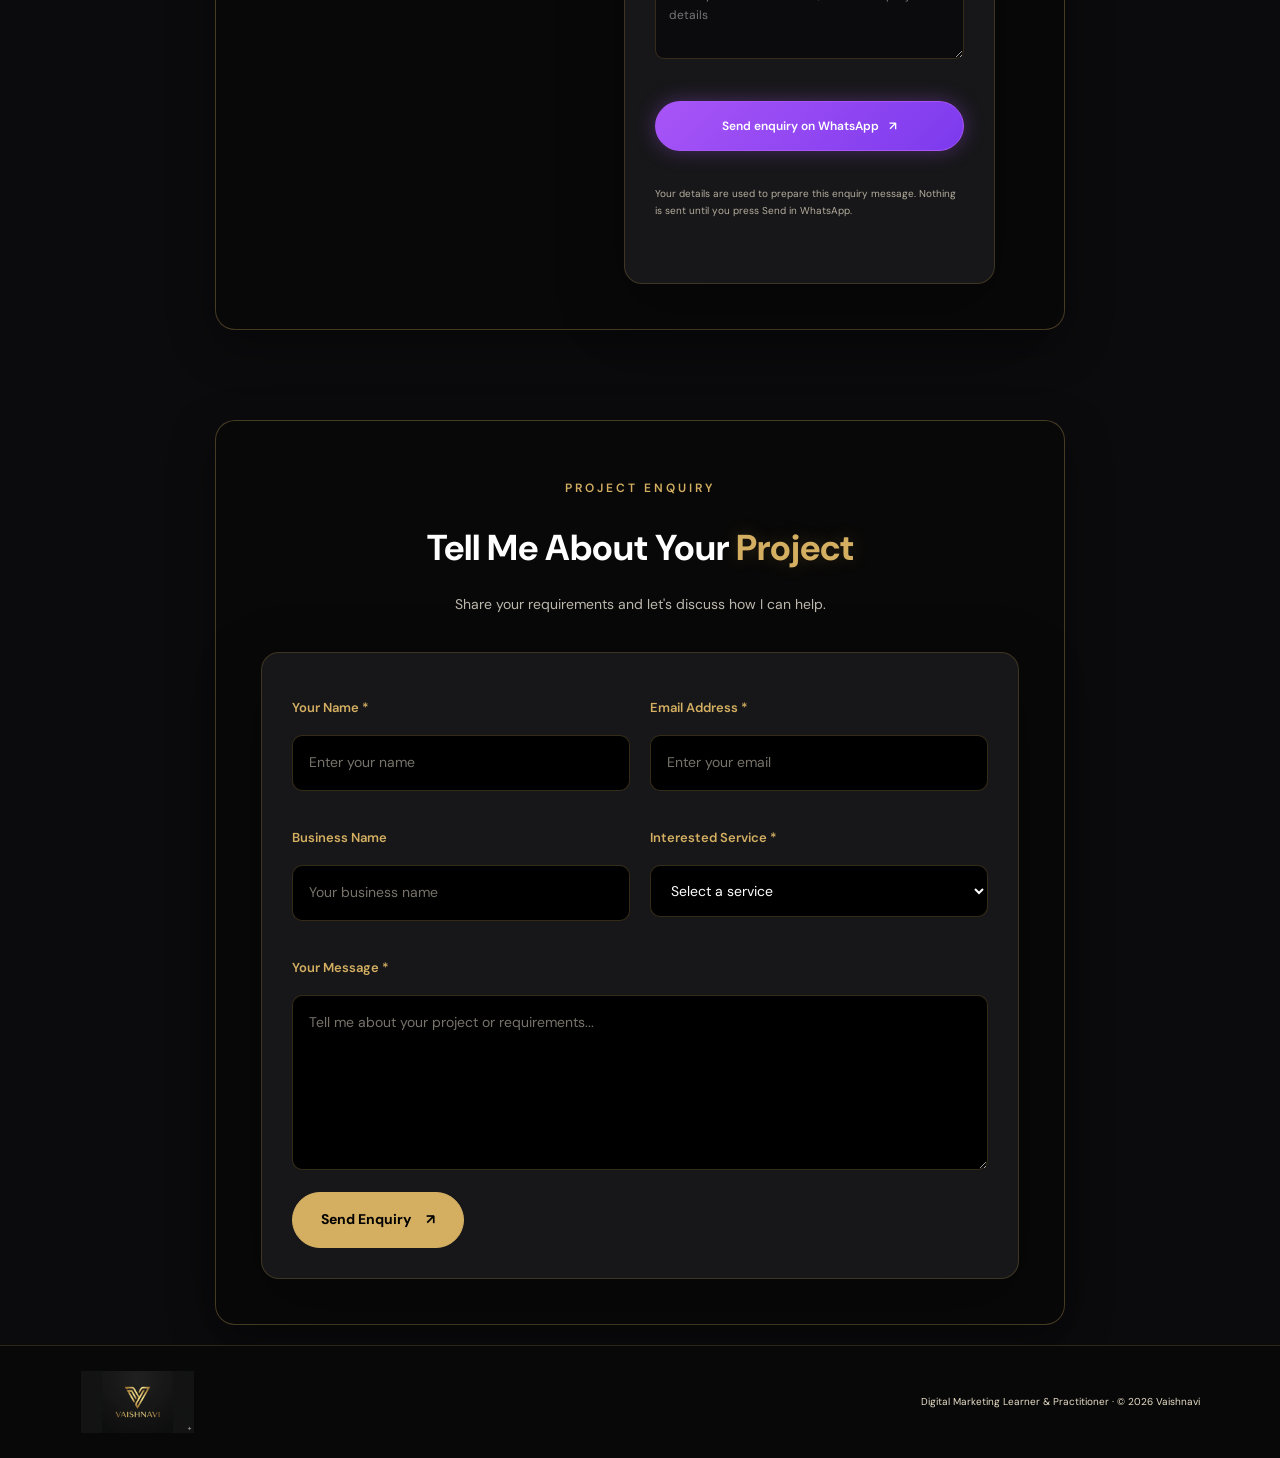
==== commit 7efa2599: "index.html" ====
--- a/index.html
+++ b/index.html
@@ -245,6 +245,92 @@
       </div>
     </section>
 
+    <!-- ENQUIRY FORM -->
+    <section class="enquiry-section">
+
+      <div class="enquiry-heading">
+        <p class="contact-label">PROJECT ENQUIRY</p>
+        <h2>Tell Me About Your <span class="gold-text">Project</span></h2>
+        <p>Share your requirements and let's discuss how I can help.</p>
+      </div>
+
+      <form class="enquiry-form"
+            action="https://formsubmit.co/vaggrawal13@gmail.com"
+            method="POST">
+
+        <input type="hidden" name="_subject"
+               value="New Portfolio Enquiry">
+
+        <input type="hidden" name="_template"
+               value="table">
+
+        <input type="hidden" name="_captcha"
+               value="true">
+
+        <div class="form-row">
+          <div class="form-group">
+            <label for="visitor-name">Your Name *</label>
+            <input type="text"
+                   id="visitor-name"
+                   name="Name"
+                   placeholder="Enter your name"
+                   required>
+          </div>
+
+          <div class="form-group">
+            <label for="visitor-email">Email Address *</label>
+            <input type="email"
+                   id="visitor-email"
+                   name="Email"
+                   placeholder="Enter your email"
+                   required>
+          </div>
+        </div>
+
+        <div class="form-row">
+          <div class="form-group">
+            <label for="business-name">Business Name</label>
+            <input type="text"
+                   id="business-name"
+                   name="Business Name"
+                   placeholder="Your business name">
+          </div>
+
+          <div class="form-group">
+            <label for="service">Interested Service *</label>
+            <select id="service"
+                    name="Service"
+                    required>
+              <option value="" disabled selected>
+                Select a service
+              </option>
+              <option>SEO</option>
+              <option>Google Ads</option>
+              <option>Website Design</option>
+              <option>Social Media Marketing</option>
+              <option>WordPress Website</option>
+              <option>Content Writing</option>
+              <option>Other</option>
+            </select>
+          </div>
+        </div>
+
+        <div class="form-group">
+          <label for="project-message">Your Message *</label>
+          <textarea id="project-message"
+                    name="Message"
+                    rows="6"
+                    placeholder="Tell me about your project or requirements..."
+                    required></textarea>
+        </div>
+
+        <button type="submit" class="enquiry-submit">
+          Send Enquiry <span>↗</span>
+        </button>
+
+      </form>
+    </section>
+
   </main>
 
   <footer class="footer"><div class="container footer-inner"><a class="brand brand-image footer-brand" href="#home"><img src="vaishnavi-logo.jpg" alt="Vaishnavi logo"></a><p>Digital Marketing Learner & Practitioner · © <span id="year"></span> Vaishnavi</p><a class="back-top" href="#home">Back to top ↑</a></div></footer>
--- a/style.css
+++ b/style.css
@@ -369,3 +369,412 @@
   }
 
 }
+
+/* ==================================
+   CONTACT PAGE - BLACK & GOLD
+================================== */
+
+.contact-page {
+  width: min(1000px, 90%);
+  margin: 0 auto;
+  padding: 100px 0 80px;
+  color: #ffffff;
+}
+
+.contact-heading {
+  max-width: 700px;
+  margin: 0 auto 55px;
+  text-align: center;
+}
+
+.contact-label {
+  color: #d4af62;
+  font-size: 12px;
+  letter-spacing: 3px;
+  font-weight: 600;
+  margin-bottom: 18px;
+}
+
+.contact-heading h1 {
+  font-size: clamp(38px, 6vw, 65px);
+  margin-bottom: 20px;
+}
+
+.contact-heading p:last-child {
+  color: #bdb8ae;
+  font-size: 15px;
+  line-height: 1.9;
+}
+
+/* CONTACT DETAILS CARD */
+
+.contact-card {
+  max-width: 750px;
+  margin: 0 auto;
+
+  display: grid;
+  grid-template-columns: repeat(2, 1fr);
+  gap: 22px;
+}
+
+.contact-item {
+  background: #080808;
+  border: 1px solid rgba(212, 175, 98, 0.3);
+  border-radius: 16px;
+  padding: 30px;
+
+  transition: 0.3s ease;
+}
+
+.contact-item:hover {
+  border-color: #d4af62;
+  transform: translateY(-4px);
+}
+
+.contact-item h2 {
+  color: #d4af62;
+  font-size: 17px;
+  margin-bottom: 15px;
+}
+
+.contact-item a,
+.contact-item p {
+  color: #ffffff;
+  font-size: 14px;
+  line-height: 1.8;
+  text-decoration: none;
+  overflow-wrap: anywhere;
+}
+
+.contact-item a:hover {
+  color: #d4af62;
+}
+
+/* MOBILE */
+
+@media (max-width: 600px) {
+  .contact-page {
+    padding: 65px 0;
+  }
+
+  .contact-card {
+    grid-template-columns: 1fr;
+  }
+
+  .contact-item {
+    padding: 24px;
+  }
+}
+
+/* =====================================
+   CONTACT PAGE - PREMIUM ENHANCEMENT
+   BLACK & GOLD ONLY
+===================================== */
+
+.contact-page {
+  position: relative;
+  isolation: isolate;
+}
+
+/* Subtle golden background glow */
+.contact-page::before {
+  content: "";
+  position: absolute;
+  top: 30px;
+  left: 50%;
+  transform: translateX(-50%);
+
+  width: 600px;
+  height: 400px;
+  max-width: 100%;
+
+  background: radial-gradient(
+    ellipse,
+    rgba(212, 175, 98, 0.10) 0%,
+    rgba(212, 175, 98, 0.03) 45%,
+    transparent 75%
+  );
+
+  z-index: -1;
+  pointer-events: none;
+}
+
+/* Heading underline */
+.contact-heading h1 {
+  position: relative;
+  display: inline-block;
+}
+
+.contact-heading h1::after {
+  content: "";
+  display: block;
+
+  width: 75px;
+  height: 2px;
+
+  margin: 22px auto 0;
+
+  background: linear-gradient(
+    90deg,
+    transparent,
+    #d4af62,
+    transparent
+  );
+}
+
+/* Better heading appearance */
+.contact-heading {
+  animation: contactFadeIn 0.8s ease both;
+}
+
+.contact-heading h1 {
+  letter-spacing: -1px;
+}
+
+/* Premium contact cards */
+.contact-item {
+  position: relative;
+  overflow: hidden;
+  min-height: 150px;
+  box-shadow: 0 10px 35px rgba(0, 0, 0, 0.35);
+}
+
+/* Gold shine on hover */
+.contact-item::before {
+  content: "";
+  position: absolute;
+
+  top: 0;
+  left: -100%;
+
+  width: 70%;
+  height: 100%;
+
+  background: linear-gradient(
+    110deg,
+    transparent,
+    rgba(212, 175, 98, 0.07),
+    transparent
+  );
+
+  transition: left 0.6s ease;
+  pointer-events: none;
+}
+
+.contact-item:hover::before {
+  left: 130%;
+}
+
+.contact-item:hover {
+  box-shadow: 0 15px 40px rgba(212, 175, 98, 0.08);
+}
+
+/* Small gold line above card heading */
+.contact-item h2::before {
+  content: "";
+  display: inline-block;
+
+  width: 18px;
+  height: 2px;
+
+  background: #d4af62;
+  margin-right: 10px;
+  vertical-align: middle;
+}
+
+/* Contact links */
+.contact-item a {
+  display: inline-block;
+  transition: color 0.25s ease;
+}
+
+.contact-item a:hover {
+  text-decoration: underline;
+  text-decoration-color: #d4af62;
+  text-underline-offset: 5px;
+}
+
+/* Entrance animation */
+@keyframes contactFadeIn {
+  from {
+    opacity: 0;
+    transform: translateY(18px);
+  }
+
+  to {
+    opacity: 1;
+    transform: translateY(0);
+  }
+}
+
+/* Mobile adjustments */
+@media (max-width: 600px) {
+  .contact-page::before {
+    width: 100%;
+    height: 300px;
+  }
+
+  .contact-heading h1::after {
+    margin-top: 18px;
+  }
+
+  .contact-item {
+    min-height: auto;
+  }
+}
+
+/* =====================================
+   ENQUIRY FORM - BLACK & GOLD
+===================================== */
+
+.enquiry-section {
+  max-width: 850px;
+  margin: 90px auto 20px;
+  padding: 45px;
+  background: #080808;
+  border: 1px solid rgba(212, 175, 98, 0.3);
+  border-radius: 20px;
+  box-shadow: 0 15px 45px rgba(0, 0, 0, 0.35);
+}
+
+.enquiry-heading {
+  text-align: center;
+  margin-bottom: 35px;
+}
+
+.enquiry-heading h2 {
+  color: #ffffff;
+  font-size: clamp(25px, 4vw, 36px);
+  margin: 12px 0;
+}
+
+.enquiry-heading > p:last-child {
+  color: #bdb8ae;
+  font-size: 14px;
+  line-height: 1.8;
+}
+
+/* FORM LAYOUT */
+
+.enquiry-form {
+  display: flex;
+  flex-direction: column;
+  gap: 22px;
+}
+
+.form-row {
+  display: grid;
+  grid-template-columns: 1fr 1fr;
+  gap: 20px;
+}
+
+.form-group {
+  display: flex;
+  flex-direction: column;
+  gap: 10px;
+}
+
+.form-group label {
+  color: #d4af62;
+  font-size: 13px;
+  font-weight: 600;
+}
+
+/* INPUTS */
+
+.form-group input,
+.form-group select,
+.form-group textarea {
+  width: 100%;
+  box-sizing: border-box;
+
+  background: #000000;
+  color: #ffffff;
+
+  border: 1px solid rgba(212, 175, 98, 0.25);
+  border-radius: 10px;
+
+  padding: 15px 16px;
+  font-family: inherit;
+  font-size: 14px;
+
+  outline: none;
+  transition: border-color 0.25s ease,
+              box-shadow 0.25s ease;
+}
+
+.form-group input::placeholder,
+.form-group textarea::placeholder {
+  color: #77736b;
+}
+
+.form-group input:focus,
+.form-group select:focus,
+.form-group textarea:focus {
+  border-color: #d4af62;
+  box-shadow: 0 0 0 3px rgba(212, 175, 98, 0.08);
+}
+
+.form-group select {
+  cursor: pointer;
+}
+
+.form-group select option {
+  background: #000000;
+  color: #ffffff;
+}
+
+.form-group textarea {
+  resize: vertical;
+  min-height: 140px;
+}
+
+/* SEND BUTTON */
+
+.enquiry-submit {
+  align-self: flex-start;
+
+  background: #d4af62;
+  color: #000000;
+
+  border: 1px solid #d4af62;
+  border-radius: 50px;
+
+  padding: 15px 28px;
+  font-family: inherit;
+  font-size: 14px;
+  font-weight: 700;
+
+  cursor: pointer;
+  transition: background 0.25s ease,
+              color 0.25s ease,
+              transform 0.25s ease;
+}
+
+.enquiry-submit span {
+  margin-left: 12px;
+}
+
+.enquiry-submit:hover {
+  background: transparent;
+  color: #d4af62;
+  transform: translateY(-2px);
+}
+
+/* MOBILE */
+
+@media (max-width: 600px) {
+  .enquiry-section {
+    margin-top: 60px;
+    padding: 25px 20px;
+  }
+
+  .form-row {
+    grid-template-columns: 1fr;
+  }
+
+  .enquiry-submit {
+    width: 100%;
+    justify-content: center;
+  }
+}
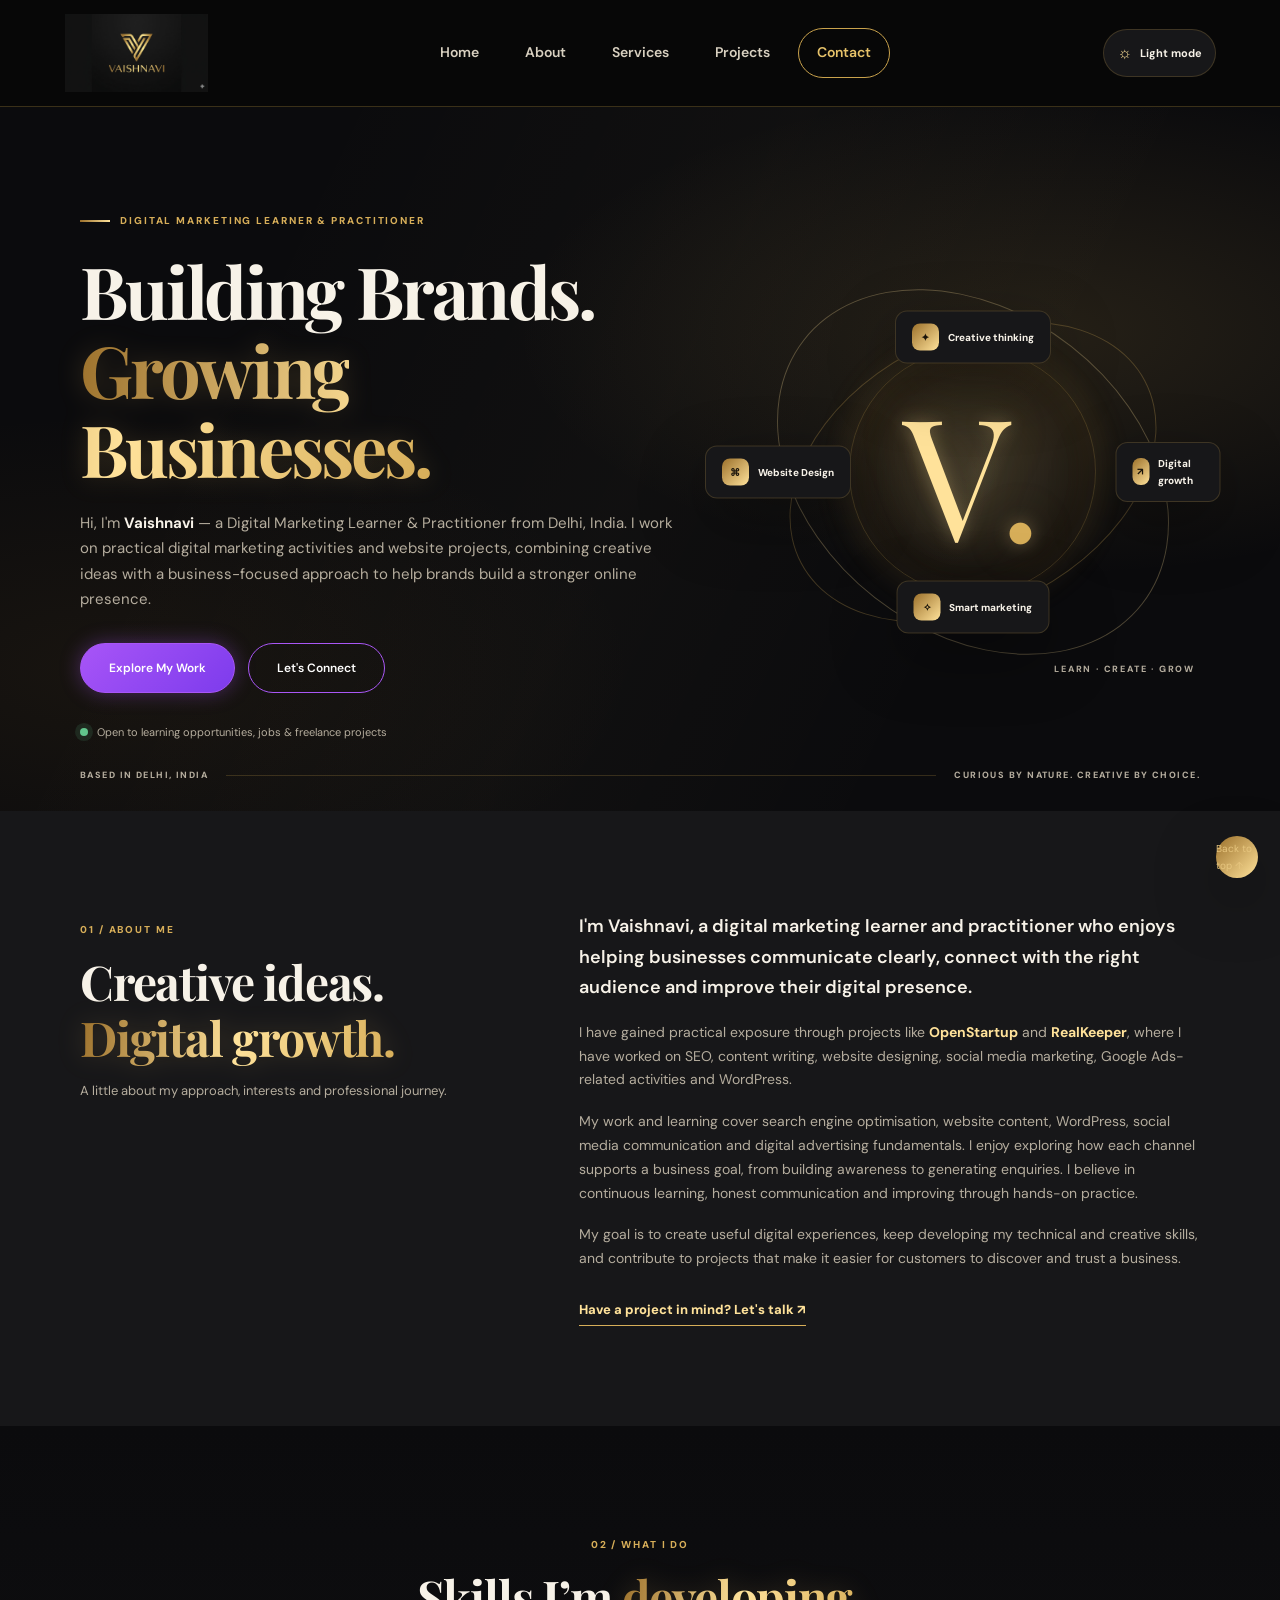
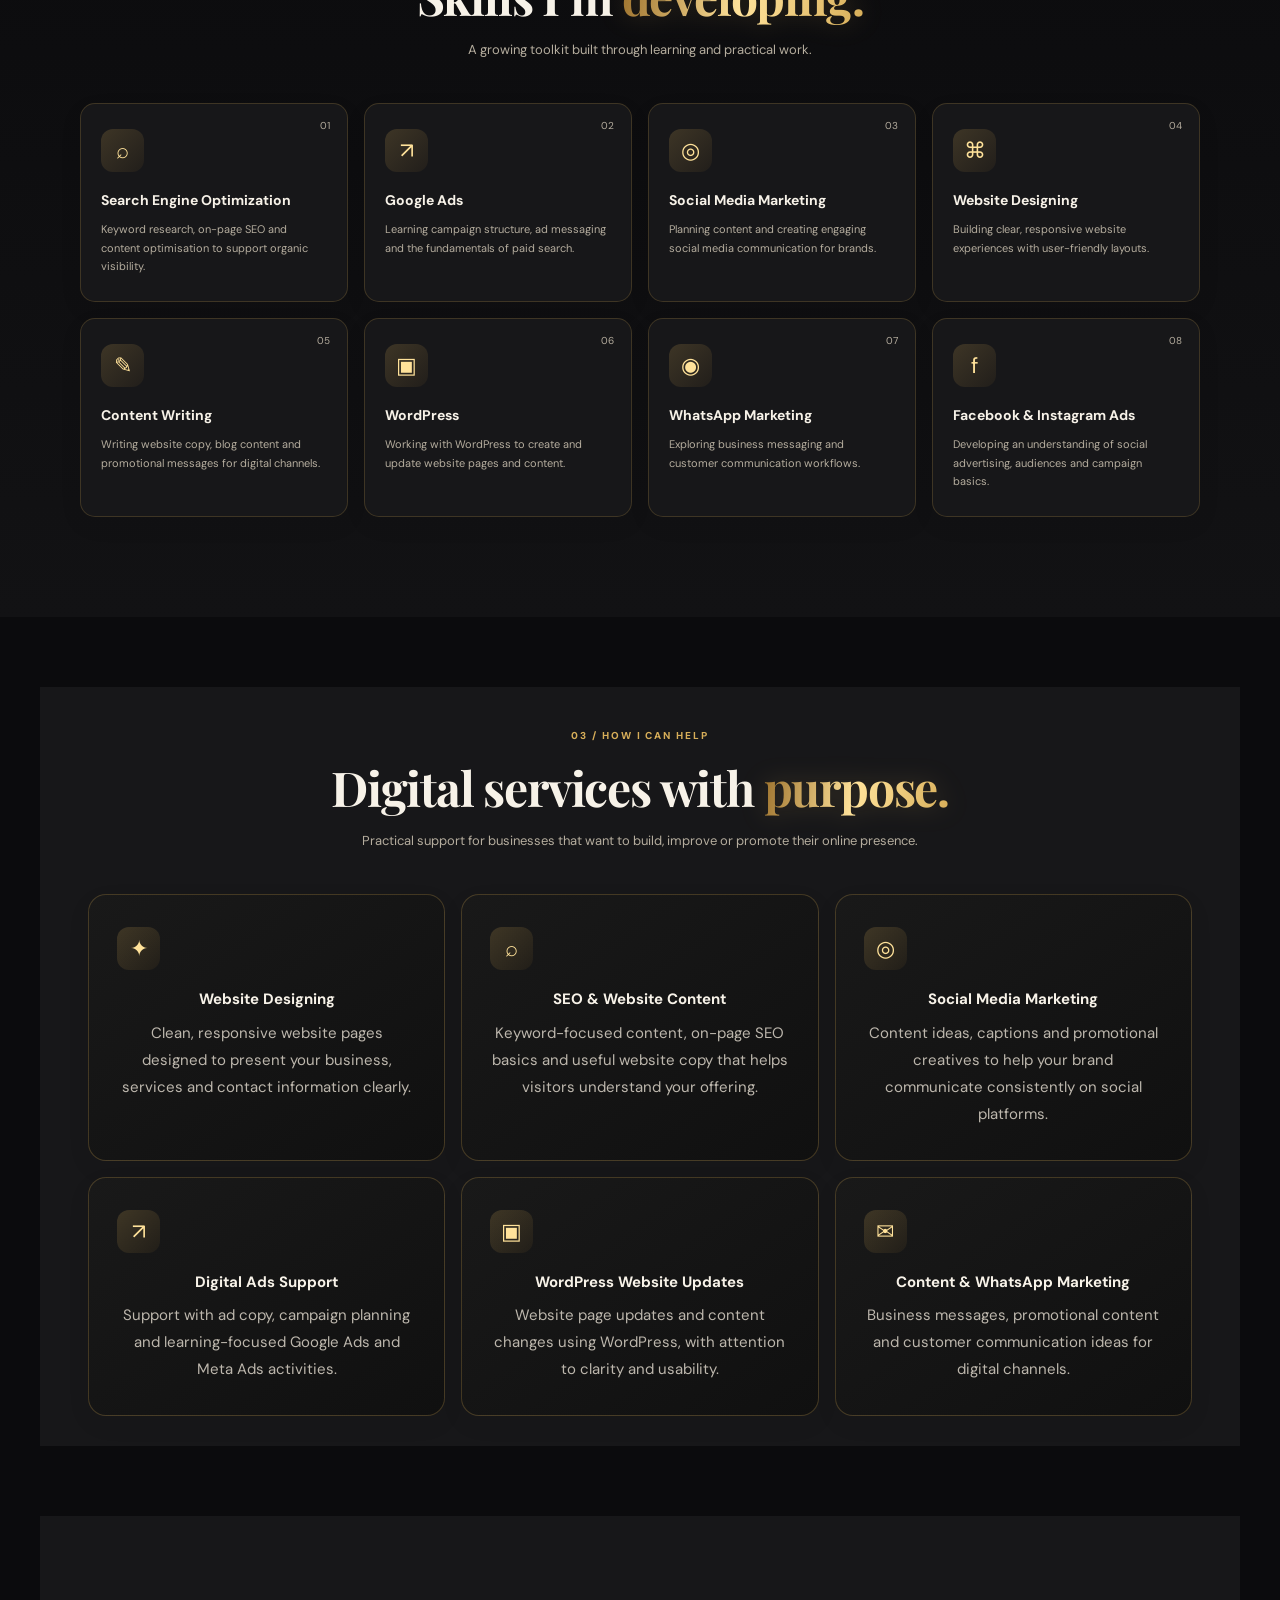
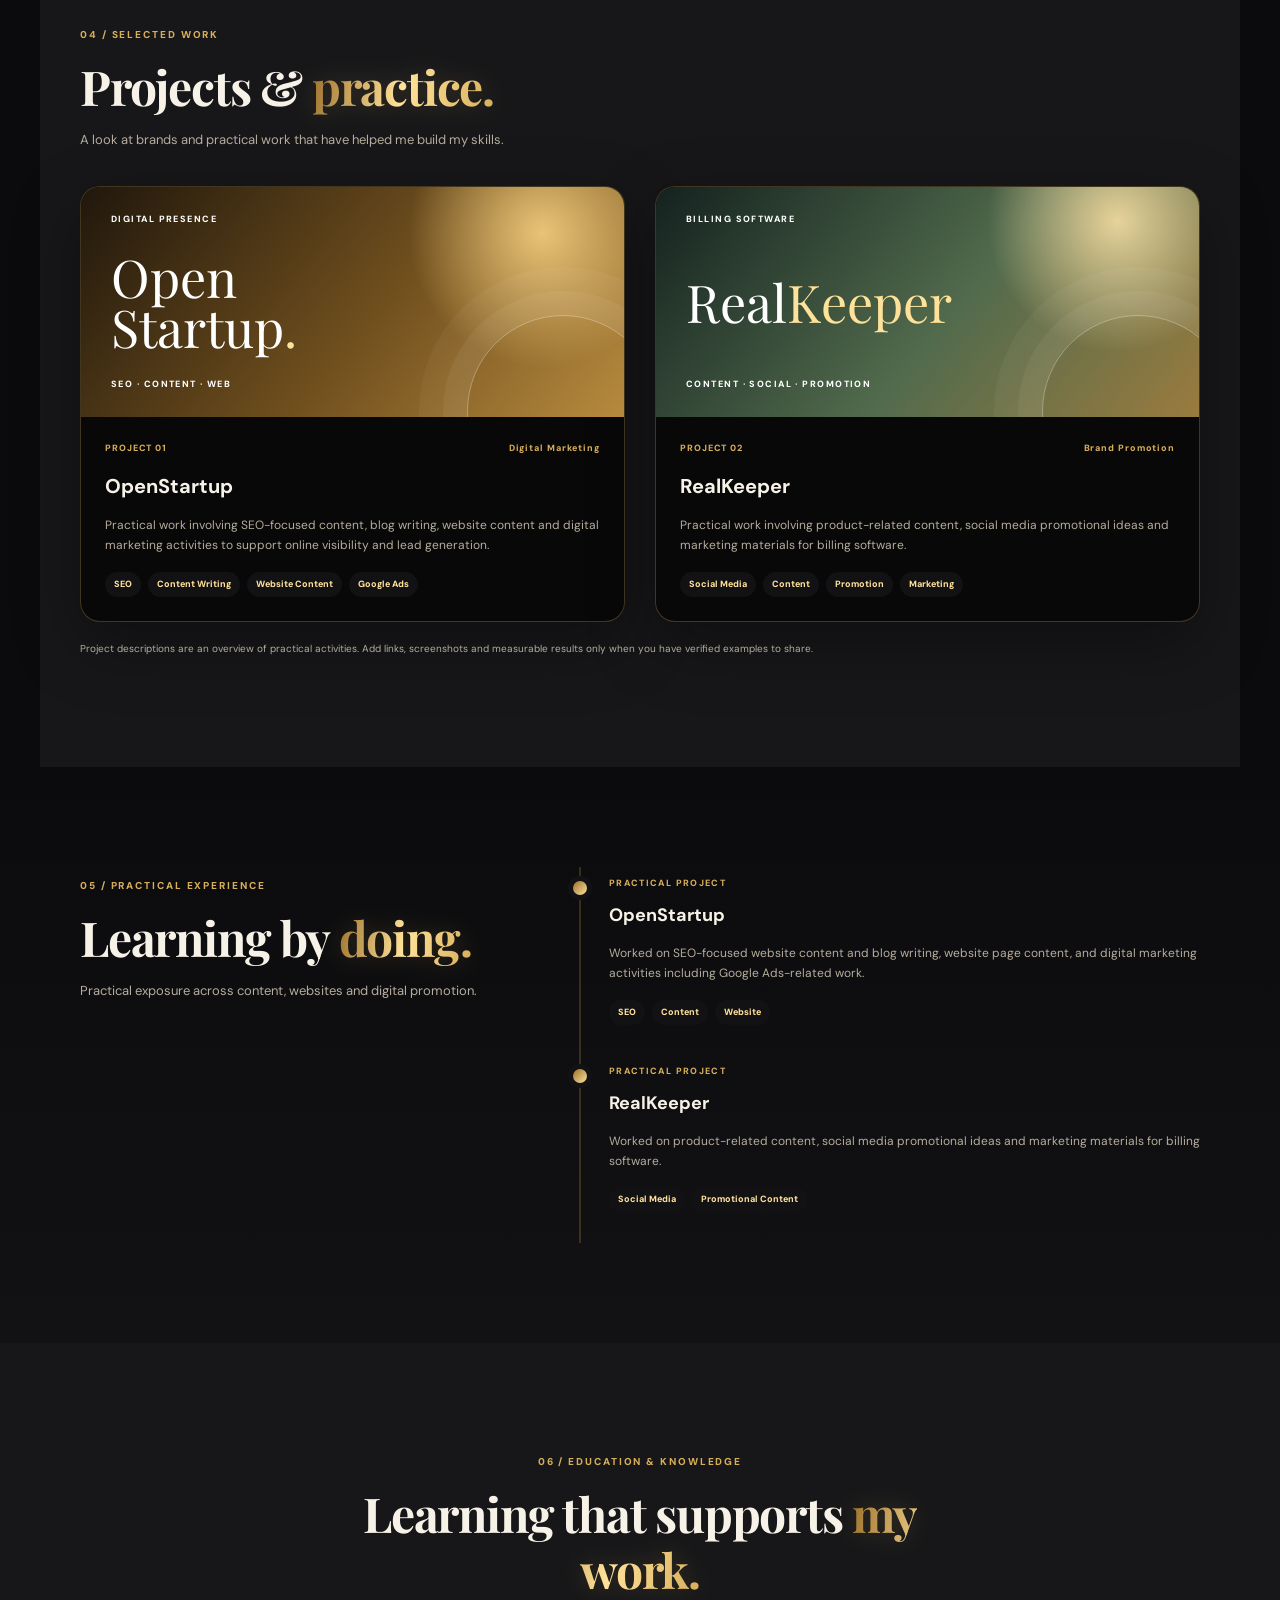
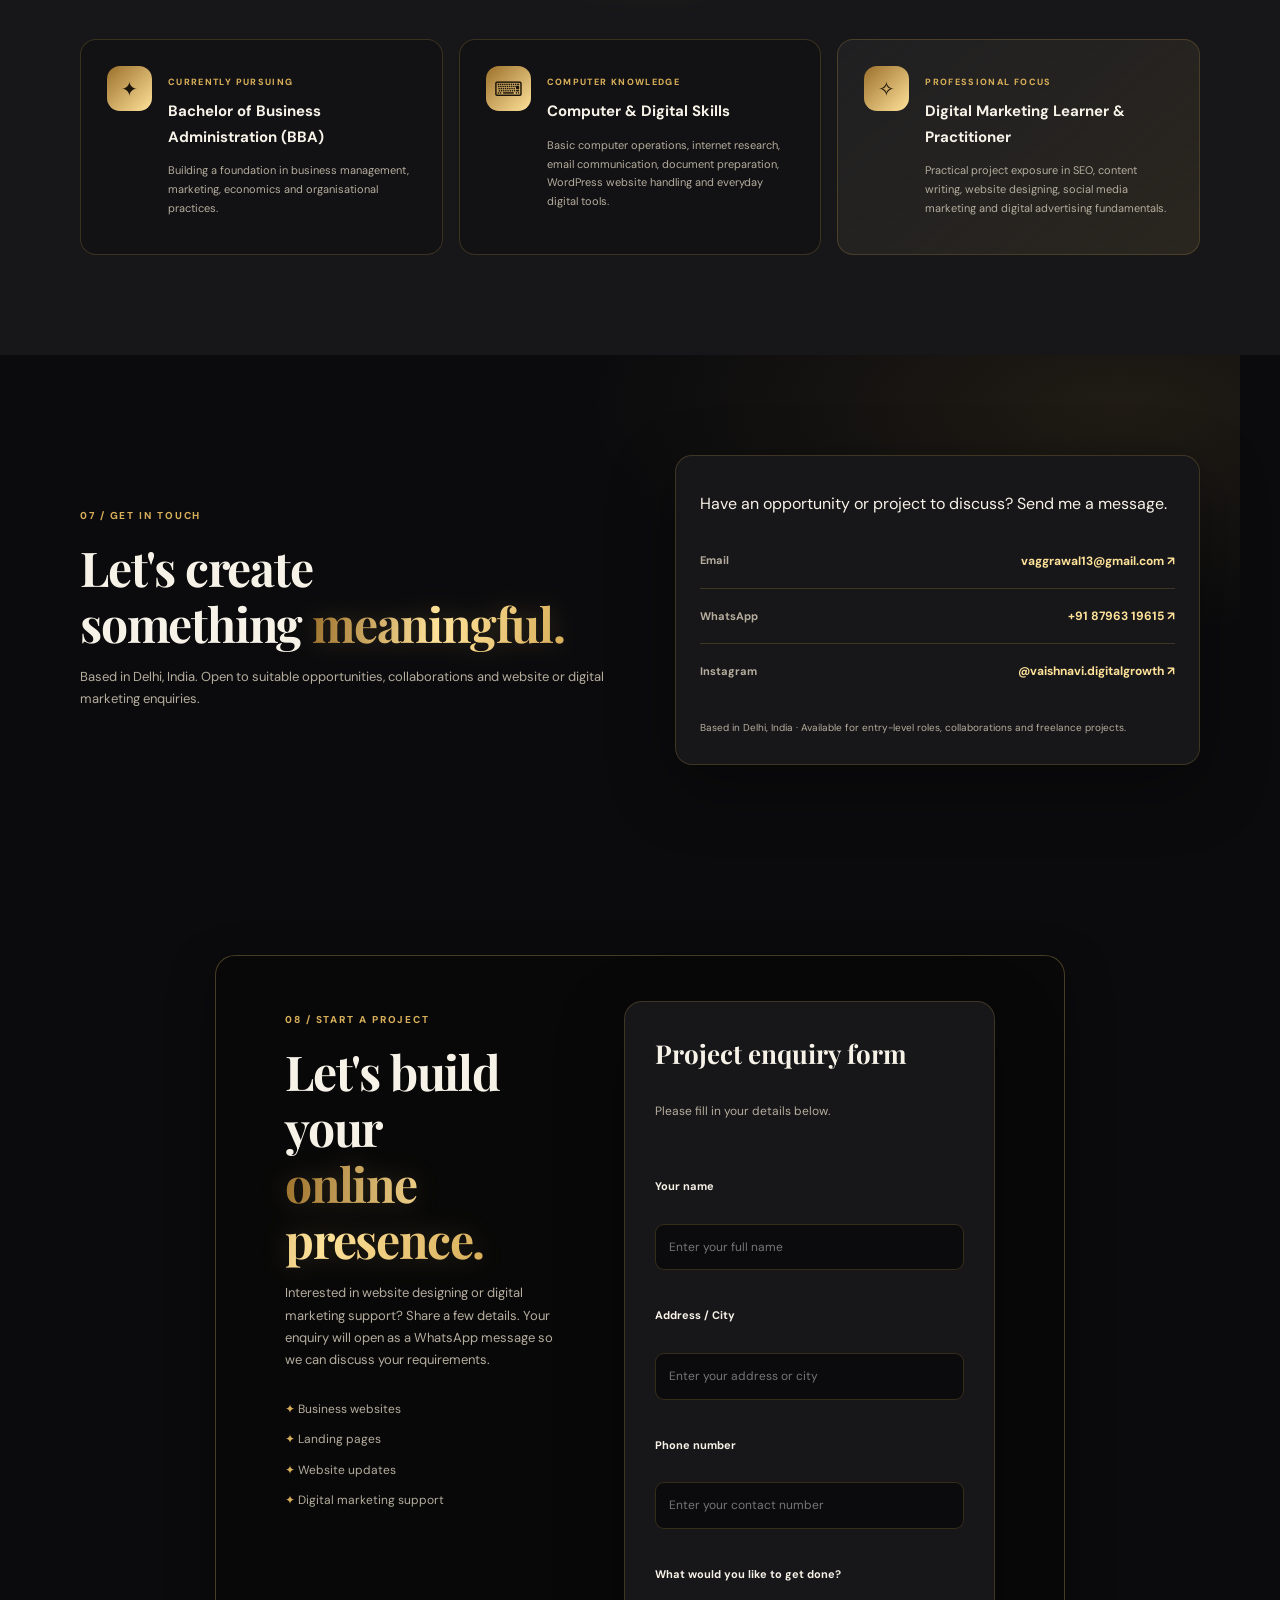
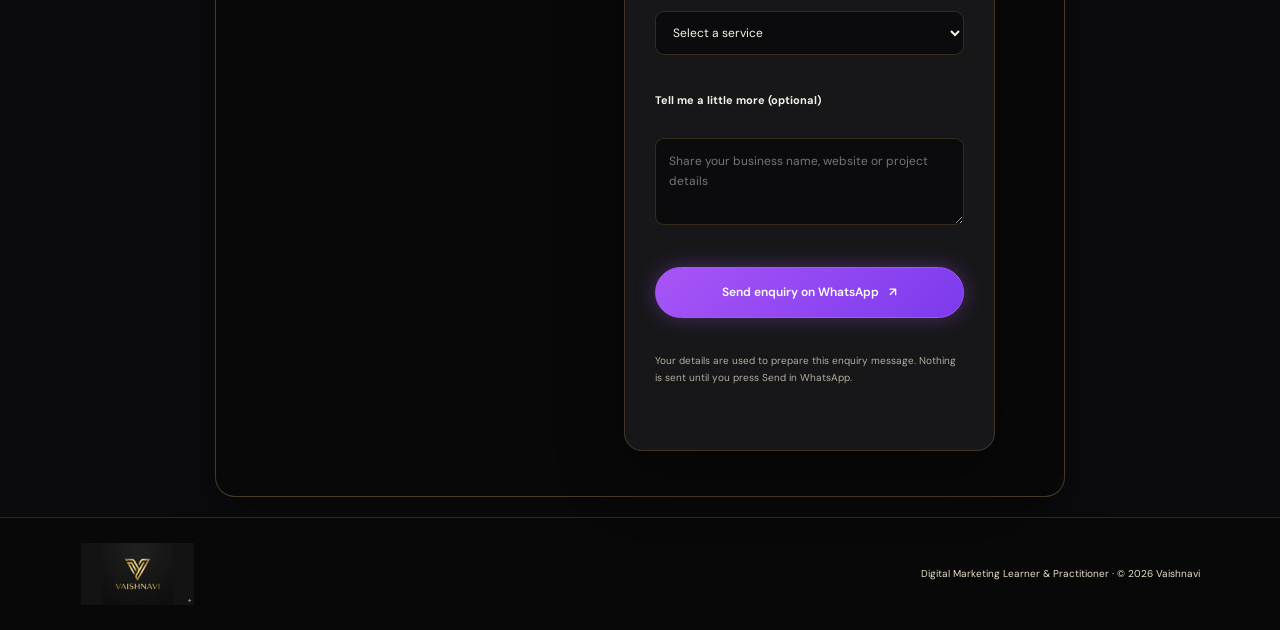
==== commit b3058dd2: "index.html" ====
--- a/index.html
+++ b/index.html
@@ -245,91 +245,6 @@
       </div>
     </section>
 
-    <!-- ENQUIRY FORM -->
-    <section class="enquiry-section">
-
-      <div class="enquiry-heading">
-        <p class="contact-label">PROJECT ENQUIRY</p>
-        <h2>Tell Me About Your <span class="gold-text">Project</span></h2>
-        <p>Share your requirements and let's discuss how I can help.</p>
-      </div>
-
-      <form class="enquiry-form"
-            action="https://formsubmit.co/vaggrawal13@gmail.com"
-            method="POST">
-
-        <input type="hidden" name="_subject"
-               value="New Portfolio Enquiry">
-
-        <input type="hidden" name="_template"
-               value="table">
-
-        <input type="hidden" name="_captcha"
-               value="true">
-
-        <div class="form-row">
-          <div class="form-group">
-            <label for="visitor-name">Your Name *</label>
-            <input type="text"
-                   id="visitor-name"
-                   name="Name"
-                   placeholder="Enter your name"
-                   required>
-          </div>
-
-          <div class="form-group">
-            <label for="visitor-email">Email Address *</label>
-            <input type="email"
-                   id="visitor-email"
-                   name="Email"
-                   placeholder="Enter your email"
-                   required>
-          </div>
-        </div>
-
-        <div class="form-row">
-          <div class="form-group">
-            <label for="business-name">Business Name</label>
-            <input type="text"
-                   id="business-name"
-                   name="Business Name"
-                   placeholder="Your business name">
-          </div>
-
-          <div class="form-group">
-            <label for="service">Interested Service *</label>
-            <select id="service"
-                    name="Service"
-                    required>
-              <option value="" disabled selected>
-                Select a service
-              </option>
-              <option>SEO</option>
-              <option>Google Ads</option>
-              <option>Website Design</option>
-              <option>Social Media Marketing</option>
-              <option>WordPress Website</option>
-              <option>Content Writing</option>
-              <option>Other</option>
-            </select>
-          </div>
-        </div>
-
-        <div class="form-group">
-          <label for="project-message">Your Message *</label>
-          <textarea id="project-message"
-                    name="Message"
-                    rows="6"
-                    placeholder="Tell me about your project or requirements..."
-                    required></textarea>
-        </div>
-
-        <button type="submit" class="enquiry-submit">
-          Send Enquiry <span>↗</span>
-        </button>
-
-      </form>
-    </section>
 
   </main>
 
--- a/style.css
+++ b/style.css
@@ -778,3 +778,746 @@
     justify-content: center;
   }
 }
+
+/* Contact Page - Project Enquiry Form */
+
+.portfolio-enquiry {
+  display: grid;
+  grid-template-columns: 1fr 1.15fr;
+  gap: 50px;
+  align-items: center;
+  max-width: 1200px;
+  margin: 70px auto;
+  padding: 40px 24px;
+  color: #f5f1e8;
+}
+
+.enquiry-intro {
+  max-width: 520px;
+}
+
+.enquiry-label {
+  color: #d6ad55;
+  font-size: 13px;
+  letter-spacing: 3px;
+  font-weight: 700;
+}
+
+.enquiry-intro h1 {
+  font-size: clamp(38px, 5vw, 62px);
+  line-height: 1.12;
+  margin: 20px 0;
+}
+
+.enquiry-intro h1 span {
+  display: block;
+  color: #d6ad55;
+}
+
+.enquiry-description {
+  color: #bdb7ad;
+  line-height: 1.8;
+  margin-bottom: 28px;
+}
+
+.enquiry-services {
+  list-style: none;
+  padding: 0;
+  margin: 0;
+}
+
+.enquiry-services li {
+  color: #c7c0b5;
+  margin: 18px 0;
+}
+
+.enquiry-card {
+  background: #171717;
+  border: 1px solid rgba(214, 173, 85, 0.25);
+  border-radius: 18px;
+  padding: 32px;
+  box-shadow: 0 15px 45px rgba(0, 0, 0, 0.25);
+}
+
+.enquiry-card h2 {
+  font-size: 30px;
+  margin: 0 0 8px;
+  color: #f5f1e8;
+}
+
+.enquiry-subtitle {
+  color: #aaa399;
+  margin-bottom: 28px;
+}
+
+#whatsappEnquiryForm {
+  display: flex;
+  flex-direction: column;
+}
+
+#whatsappEnquiryForm label {
+  color: #e8e1d5;
+  font-size: 13px;
+  font-weight: 600;
+  margin: 16px 0 9px;
+}
+
+#whatsappEnquiryForm input,
+#whatsappEnquiryForm select,
+#whatsappEnquiryForm textarea {
+  width: 100%;
+  box-sizing: border-box;
+  background: #090909;
+  border: 1px solid rgba(214, 173, 85, 0.25);
+  border-radius: 10px;
+  padding: 15px;
+  color: #f5f1e8;
+  font: inherit;
+  outline: none;
+}
+
+#whatsappEnquiryForm input:focus,
+#whatsappEnquiryForm select:focus,
+#whatsappEnquiryForm textarea:focus {
+  border-color: #d6ad55;
+}
+
+#whatsappEnquiryForm textarea {
+  resize: vertical;
+}
+
+.enquiry-submit {
+  margin-top: 25px;
+  padding: 17px 20px;
+  border: none;
+  border-radius: 50px;
+  background: linear-gradient(135deg, #d6ad55, #f0d18a);
+  color: #111;
+  font-size: 15px;
+  font-weight: 700;
+  cursor: pointer;
+  transition: transform 0.2s ease;
+}
+
+.enquiry-submit:hover {
+  transform: translateY(-3px);
+}
+
+.enquiry-submit span {
+  margin-left: 8px;
+}
+
+.enquiry-note {
+  color: #aaa399;
+  font-size: 12px;
+  line-height: 1.6;
+  margin-top: 15px;
+}
+
+@media (max-width: 800px) {
+  .portfolio-enquiry {
+    grid-template-columns: 1fr;
+    gap: 30px;
+    margin: 35px auto;
+    padding: 25px 18px;
+  }
+
+  .enquiry-card {
+    padding: 22px;
+  }
+
+  .enquiry-card h2 {
+    font-size: 25px;
+  }
+}
+
+/* Premium Enquiry Form Styling */
+
+.portfolio-enquiry {
+  position: relative;
+  overflow: hidden;
+  background: radial-gradient(
+    circle at top left,
+    rgba(214, 173, 85, 0.09),
+    transparent 45%
+  );
+  border-radius: 25px;
+  animation: enquiryFadeIn 1s ease both;
+}
+
+/* Golden decorative glow */
+
+.portfolio-enquiry::before {
+  content: "";
+  position: absolute;
+  width: 250px;
+  height: 250px;
+  top: -100px;
+  left: -100px;
+  background: rgba(214, 173, 85, 0.08);
+  filter: blur(70px);
+  border-radius: 50%;
+  pointer-events: none;
+}
+
+/* Heading style */
+
+.enquiry-intro h1 {
+  letter-spacing: -1.5px;
+  text-shadow: 0 0 25px rgba(214, 173, 85, 0.12);
+}
+
+.enquiry-intro h1 span {
+  background: linear-gradient(
+    90deg,
+    #c99a3d,
+    #f5d98b,
+    #c99a3d
+  );
+  background-clip: text;
+  -webkit-background-clip: text;
+  color: transparent;
+}
+
+/* Service list */
+
+.enquiry-services li {
+  transition: transform 0.3s ease, color 0.3s ease;
+}
+
+.enquiry-services li:hover {
+  color: #f0d18a;
+  transform: translateX(8px);
+}
+
+/* Form card */
+
+.enquiry-card {
+  position: relative;
+  background: linear-gradient(
+    145deg,
+    #191919,
+    #101010
+  );
+  border: 1px solid rgba(214, 173, 85, 0.35);
+  box-shadow:
+    0 20px 60px rgba(0, 0, 0, 0.45),
+    0 0 25px rgba(214, 173, 85, 0.04);
+  transition: transform 0.35s ease, box-shadow 0.35s ease;
+}
+
+.enquiry-card:hover {
+  transform: translateY(-5px);
+  box-shadow:
+    0 25px 70px rgba(0, 0, 0, 0.55),
+    0 0 35px rgba(214, 173, 85, 0.10);
+}
+
+/* Form heading */
+
+.enquiry-card h2 {
+  color: #f5d98b;
+  letter-spacing: -0.5px;
+}
+
+.enquiry-subtitle {
+  font-size: 14px;
+}
+
+/* Input focus effects */
+
+#whatsappEnquiryForm input,
+#whatsappEnquiryForm select,
+#whatsappEnquiryForm textarea {
+  transition: border 0.3s ease, box-shadow 0.3s ease;
+}
+
+#whatsappEnquiryForm input:focus,
+#whatsappEnquiryForm select:focus,
+#whatsappEnquiryForm textarea:focus {
+  border-color: #d6ad55;
+  box-shadow: 0 0 15px rgba(214, 173, 85, 0.12);
+}
+
+/* Stylish WhatsApp button */
+
+.enquiry-submit {
+  position: relative;
+  overflow: hidden;
+  background: linear-gradient(
+    120deg,
+    #b8892e,
+    #f5d98b,
+    #c99a3d
+  );
+  box-shadow: 0 8px 25px rgba(214, 173, 85, 0.18);
+  letter-spacing: 0.3px;
+}
+
+.enquiry-submit:hover {
+  box-shadow: 0 12px 35px rgba(214, 173, 85, 0.30);
+  transform: translateY(-4px) scale(1.01);
+}
+
+/* Smooth entrance animation */
+
+@keyframes enquiryFadeIn {
+  from {
+    opacity: 0;
+    transform: translateY(25px);
+  }
+
+  to {
+    opacity: 1;
+    transform: translateY(0);
+  }
+}
+
+/* Mobile adjustment */
+
+@media (max-width: 600px) {
+  .portfolio-enquiry {
+    border-radius: 15px;
+  }
+
+  .enquiry-intro h1 {
+    letter-spacing: -1px;
+  }
+
+  .enquiry-card {
+    border-radius: 15px;
+  }
+}
+
+/* ===== Premium About Page ===== */
+
+.about-page {
+  max-width: 1200px;
+  margin: 60px auto;
+  padding: 30px 24px;
+  color: #f5f1e8;
+  animation: aboutAppear 0.8s ease;
+}
+
+.about-hero {
+  display: grid;
+  grid-template-columns: 1.2fr 0.8fr;
+  gap: 50px;
+  align-items: center;
+  padding: 55px 40px;
+  border: 1px solid rgba(214, 173, 85, 0.22);
+  border-radius: 24px;
+  background: radial-gradient(
+    circle at top left,
+    rgba(214, 173, 85, 0.10),
+    transparent 45%
+  ), #111;
+}
+
+.about-eyebrow {
+  color: #d6ad55;
+  font-size: 12px;
+  letter-spacing: 3px;
+  font-weight: 700;
+}
+
+.about-intro h1 {
+  font-size: clamp(42px, 6vw, 70px);
+  line-height: 1.1;
+  margin: 20px 0;
+}
+
+.about-intro h1 span,
+.about-info-card h2 span {
+  color: #d6ad55;
+}
+
+.about-lead {
+  font-size: 19px;
+  line-height: 1.8;
+  color: #e5dfd4;
+}
+
+.about-description {
+  color: #aaa399;
+  line-height: 1.9;
+  margin: 20px 0 30px;
+}
+
+.about-button {
+  display: inline-block;
+  padding: 15px 28px;
+  border-radius: 50px;
+  background: linear-gradient(120deg, #b8892e, #f0d18a);
+  color: #111;
+  font-weight: 700;
+  text-decoration: none;
+  transition: 0.3s ease;
+}
+
+.about-button:hover {
+  transform: translateY(-4px);
+  box-shadow: 0 10px 30px rgba(214, 173, 85, 0.25);
+}
+
+/* Highlight cards */
+
+.about-highlight {
+  display: grid;
+  gap: 18px;
+}
+
+.about-highlight-card {
+  padding: 25px;
+  border-radius: 16px;
+  border: 1px solid rgba(214, 173, 85, 0.25);
+  background: #191919;
+  transition: 0.3s ease;
+}
+
+.about-highlight-card:hover {
+  transform: translateX(7px);
+  border-color: #d6ad55;
+  box-shadow: 0 0 25px rgba(214, 173, 85, 0.08);
+}
+
+.highlight-number {
+  display: block;
+  color: #e4bd68;
+  font-size: 30px;
+  font-weight: 800;
+}
+
+.about-highlight-card p {
+  color: #bdb7ad;
+  margin: 8px 0 0;
+}
+
+/* Education and skills */
+
+.about-details {
+  display: grid;
+  grid-template-columns: 1fr 1fr;
+  gap: 25px;
+  margin-top: 30px;
+}
+
+.about-info-card {
+  padding: 32px;
+  border-radius: 18px;
+  background: #151515;
+  border: 1px solid rgba(214, 173, 85, 0.22);
+  transition: 0.3s ease;
+}
+
+.about-info-card:hover {
+  transform: translateY(-5px);
+  border-color: rgba(214, 173, 85, 0.55);
+}
+
+.about-info-card h2 {
+  font-size: 28px;
+  margin: 15px 0;
+}
+
+.about-info-card > p:last-child {
+  color: #bdb7ad;
+  line-height: 1.8;
+}
+
+/* Skill chips */
+
+.about-skill-list {
+  display: flex;
+  flex-wrap: wrap;
+  gap: 12px;
+  margin-top: 22px;
+}
+
+.about-skill-list span {
+  padding: 10px 16px;
+  border-radius: 30px;
+  border: 1px solid rgba(214, 173, 85, 0.35);
+  color: #e5c477;
+  background: rgba(214, 173, 85, 0.06);
+  transition: 0.3s ease;
+}
+
+.about-skill-list span:hover {
+  background: #d6ad55;
+  color: #111;
+  transform: translateY(-3px);
+}
+
+/* Entrance animation */
+
+@keyframes aboutAppear {
+  from {
+    opacity: 0;
+    transform: translateY(20px);
+  }
+
+  to {
+    opacity: 1;
+    transform: translateY(0);
+  }
+}
+
+/* Mobile responsive */
+
+@media (max-width: 800px) {
+  .about-page {
+    margin: 25px auto;
+    padding: 15px;
+  }
+
+  .about-hero {
+    grid-template-columns: 1fr;
+    gap: 30px;
+    padding: 30px 22px;
+  }
+
+  .about-details {
+    grid-template-columns: 1fr;
+  }
+
+  .about-info-card {
+    padding: 25px;
+  }
+}
+
+/* ===== Premium Services Page ===== */
+
+.services-section {
+  max-width: 1200px;
+  margin: 70px auto;
+  padding: 30px 24px;
+  text-align: center;
+}
+
+.services-section h1 {
+  font-size: clamp(38px, 5vw, 58px);
+  margin-bottom: 18px;
+}
+
+.services-section > p {
+  max-width: 700px;
+  margin: 0 auto 45px;
+  color: #bdb7ad;
+  font-size: 17px;
+  line-height: 1.8;
+}
+
+/* Service card grid */
+
+.services-container {
+  display: grid;
+  grid-template-columns: repeat(3, minmax(0, 1fr));
+  gap: 24px;
+  text-align: left;
+}
+
+.service-card {
+  padding: 32px 28px;
+  min-height: 210px;
+  border-radius: 18px;
+  border: 1px solid rgba(214, 173, 85, 0.25);
+  background: linear-gradient(145deg, #191919, #101010);
+  transition: 0.35s ease;
+  position: relative;
+  overflow: hidden;
+}
+
+.service-card::before {
+  content: "";
+  position: absolute;
+  top: 0;
+  left: 0;
+  width: 45px;
+  height: 3px;
+  background: #d6ad55;
+  transition: width 0.35s ease;
+}
+
+.service-card:hover::before {
+  width: 100%;
+}
+
+.service-card:hover {
+  transform: translateY(-8px);
+  border-color: #d6ad55;
+  box-shadow: 0 15px 35px rgba(214, 173, 85, 0.10);
+}
+
+.service-card h2 {
+  color: #f5f1e8;
+  font-size: 23px;
+  line-height: 1.4;
+  margin: 18px 0;
+}
+
+.service-card p {
+  color: #bdb7ad;
+  font-size: 15px;
+  line-height: 1.8;
+}
+
+/* Tablet */
+
+@media (max-width: 950px) {
+  .services-container {
+    grid-template-columns: repeat(2, minmax(0, 1fr));
+  }
+}
+
+/* Mobile */
+
+@media (max-width: 600px) {
+  .services-section {
+    margin: 35px auto;
+    padding: 20px 16px;
+  }
+
+  .services-container {
+    grid-template-columns: 1fr;
+    gap: 18px;
+  }
+
+  .service-card {
+    min-height: auto;
+    padding: 26px 22px;
+  }
+}
+/* Stylish Black & Gold Navigation */
+
+.site-header {
+    background: rgba(8, 8, 8, 0.96);
+    border-bottom: 1px solid rgba(212, 170, 75, 0.25);
+    backdrop-filter: blur(12px);
+}
+
+.nav-links {
+    display: flex;
+    align-items: center;
+    gap: 12px;
+}
+
+.nav-links a {
+    color: #d8d0c0;
+    text-decoration: none;
+    padding: 12px 18px;
+    border-radius: 30px;
+    font-size: 14px;
+    font-weight: 600;
+    transition: all 0.3s ease;
+}
+
+.nav-links a:hover {
+    color: #f0c96b;
+    background: rgba(212, 170, 75, 0.12);
+    box-shadow: 0 0 15px rgba(212, 170, 75, 0.12);
+}
+
+/* Contact menu highlight */
+.nav-links a[href="contact.html"] {
+    border: 1px solid #c9a24c;
+    color: #e7c36a;
+}
+
+.nav-links a[href="contact.html"]:hover {
+    background: linear-gradient(135deg, #c9a24c, #f3d58a);
+    color: #111;
+}
+
+/* Mobile menu spacing */
+@media (max-width: 768px) {
+    .nav-links {
+        gap: 6px;
+    }
+
+    .nav-links a {
+        padding: 10px 13px;
+        font-size: 13px;
+    }
+}
+
+/* Center content on inner pages */
+
+.about-page,
+.services-section,
+.projects-section,
+.contact-section {
+    max-width: 1200px;
+    margin-left: auto;
+    margin-right: auto;
+}
+
+/* Center and align the navigation */
+
+.site-header .nav.container {
+    max-width: 1200px;
+    width: 100%;
+    margin: 0 auto;
+    padding: 14px 24px;
+    display: flex;
+    align-items: center;
+    justify-content: space-between;
+    gap: 24px;
+    box-sizing: border-box;
+}
+
+.site-header .brand-image {
+    flex-shrink: 0;
+}
+
+.site-header .nav-links {
+    display: flex;
+    align-items: center;
+    justify-content: center;
+    flex: 1;
+    gap: 10px;
+}
+
+.site-header .theme-toggle {
+    flex-shrink: 0;
+    margin-left: auto;
+}
+
+@media (max-width: 768px) {
+    .site-header .nav.container {
+        padding: 12px 16px;
+        gap: 10px;
+    }
+
+    .site-header .nav-links {
+        gap: 4px;
+    }
+}
+
+/* Center navigation on inner pages */
+.navbar {
+    display: flex;
+    align-items: center;
+    justify-content: center;
+    position: relative;
+    width: 100%;
+}
+
+.navbar .logo {
+    position: absolute;
+    left: 30px;
+}
+
+.navbar .nav-links {
+    display: flex;
+    justify-content: center;
+    align-items: center;
+    gap: 25px;
+    margin: 0 auto;
+}
+.logo img {
+  height: 55px;
+  width: auto;
+  display: block;
+  object-fit: contain;
+}
